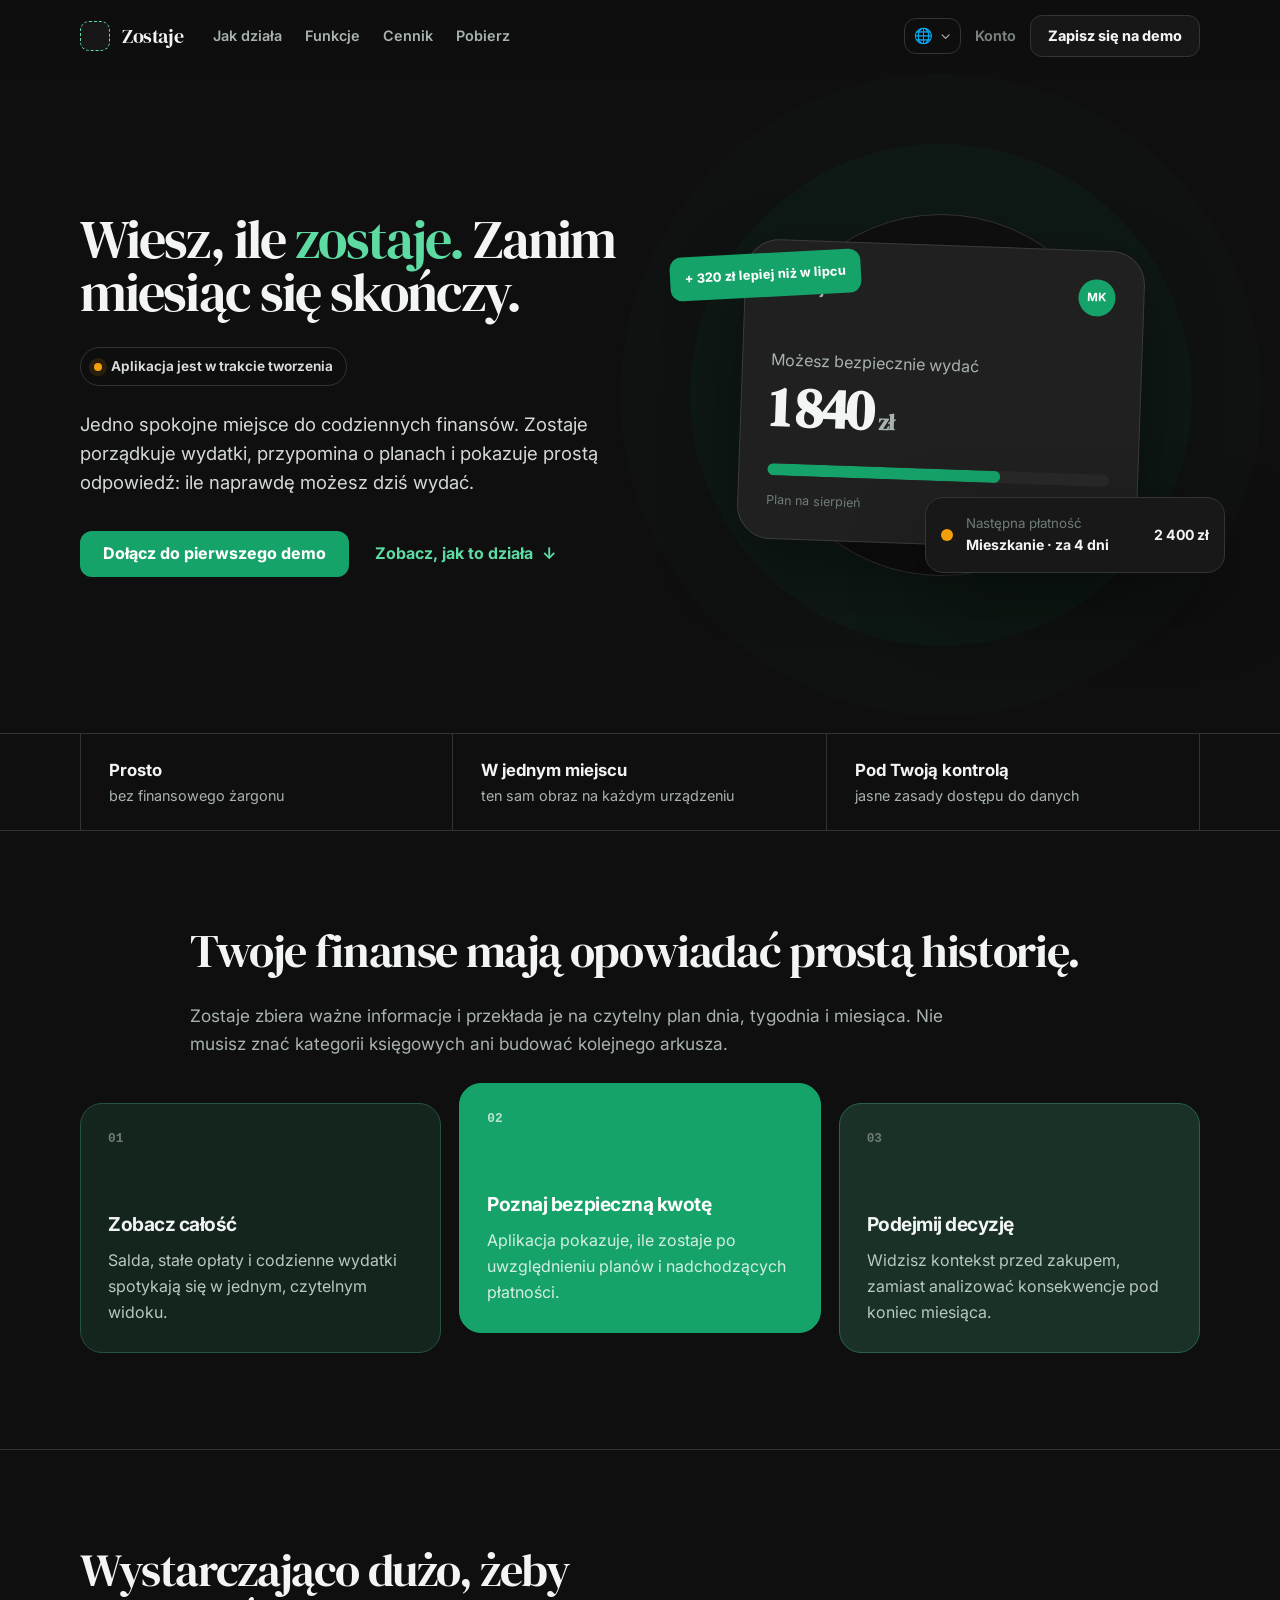
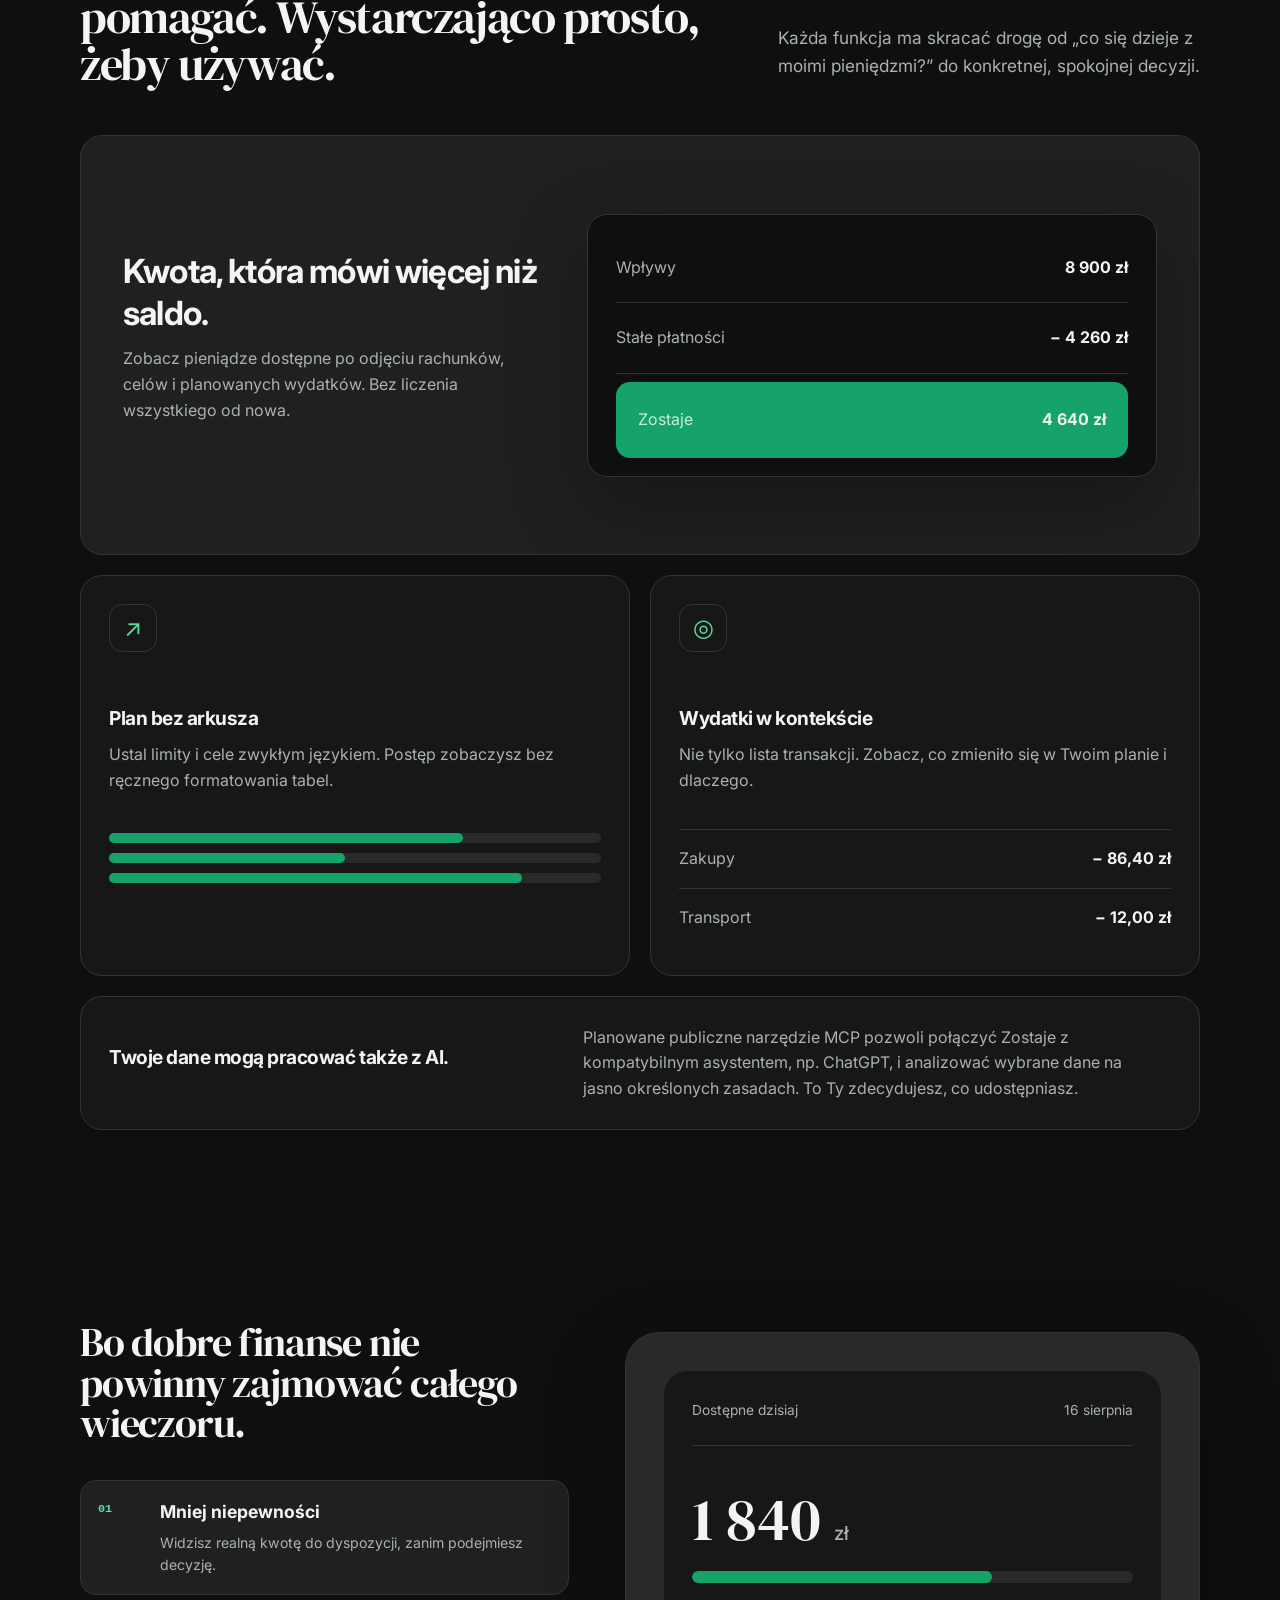
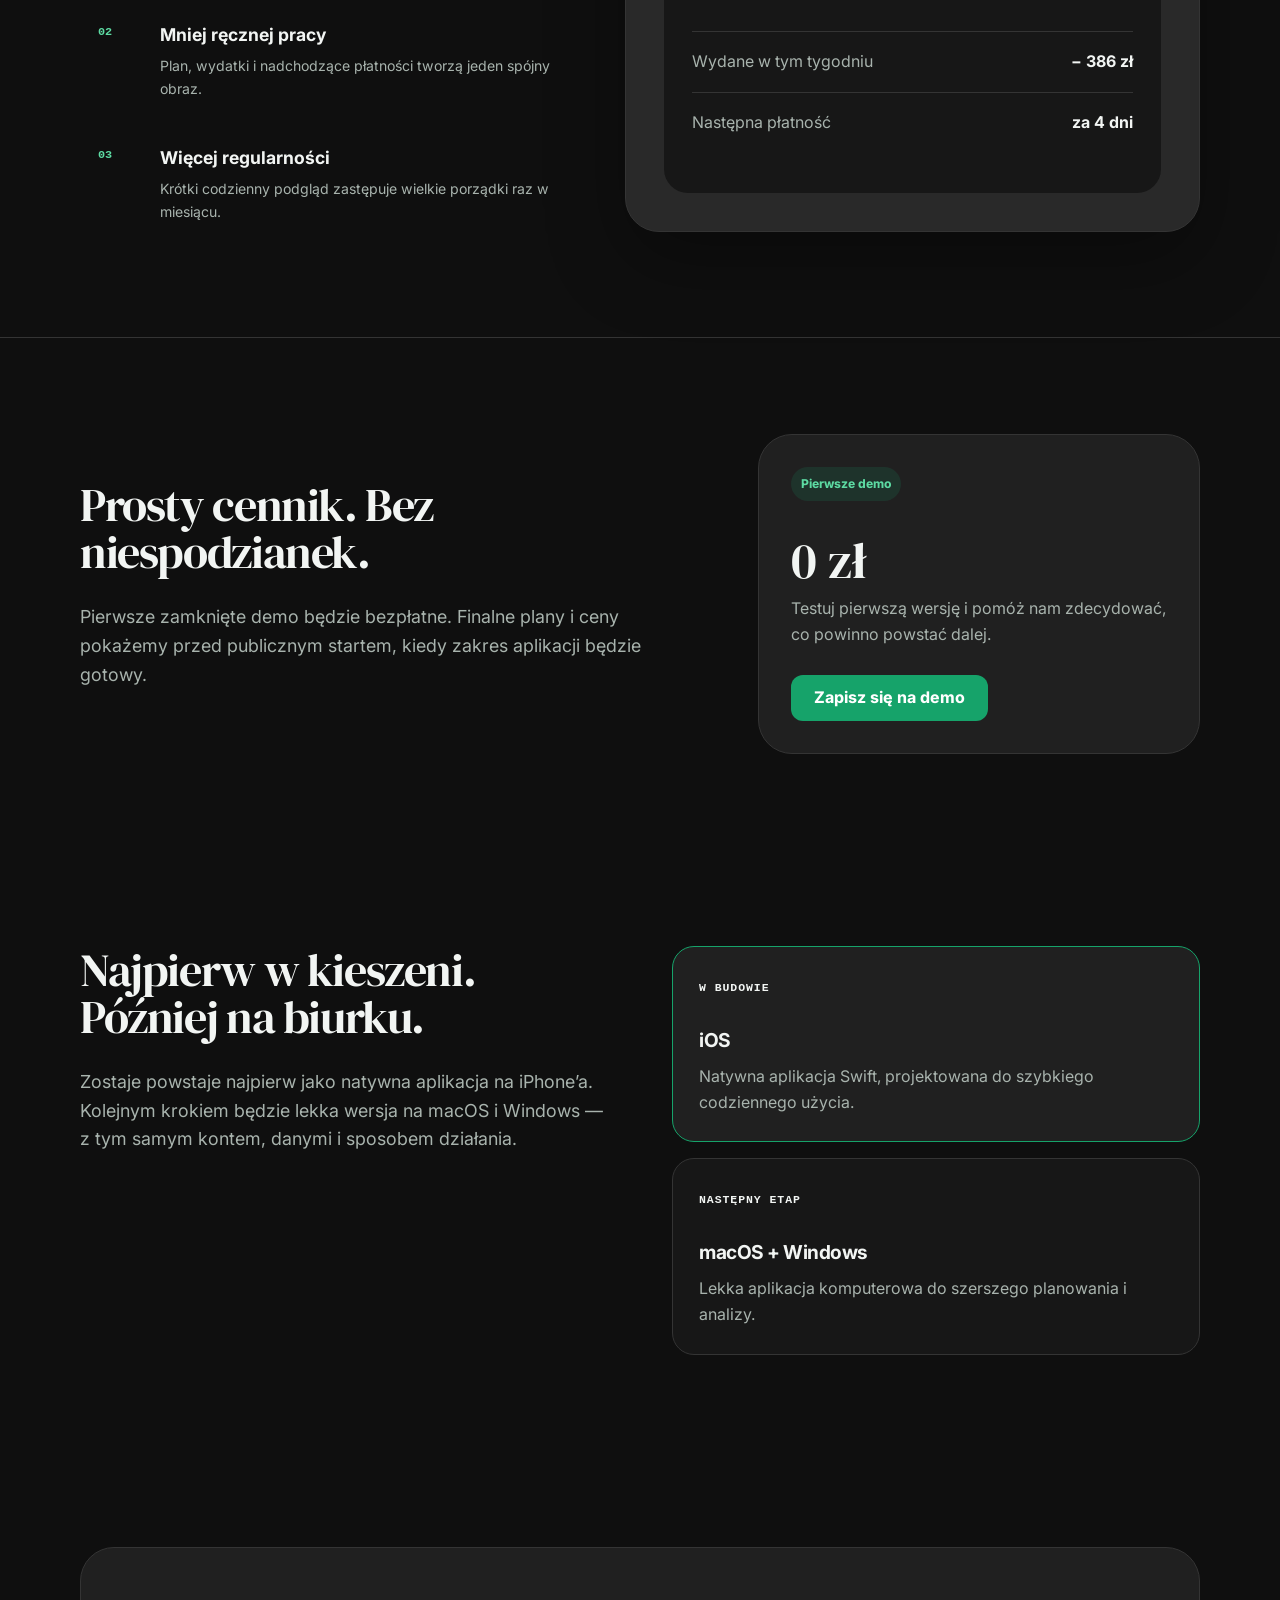
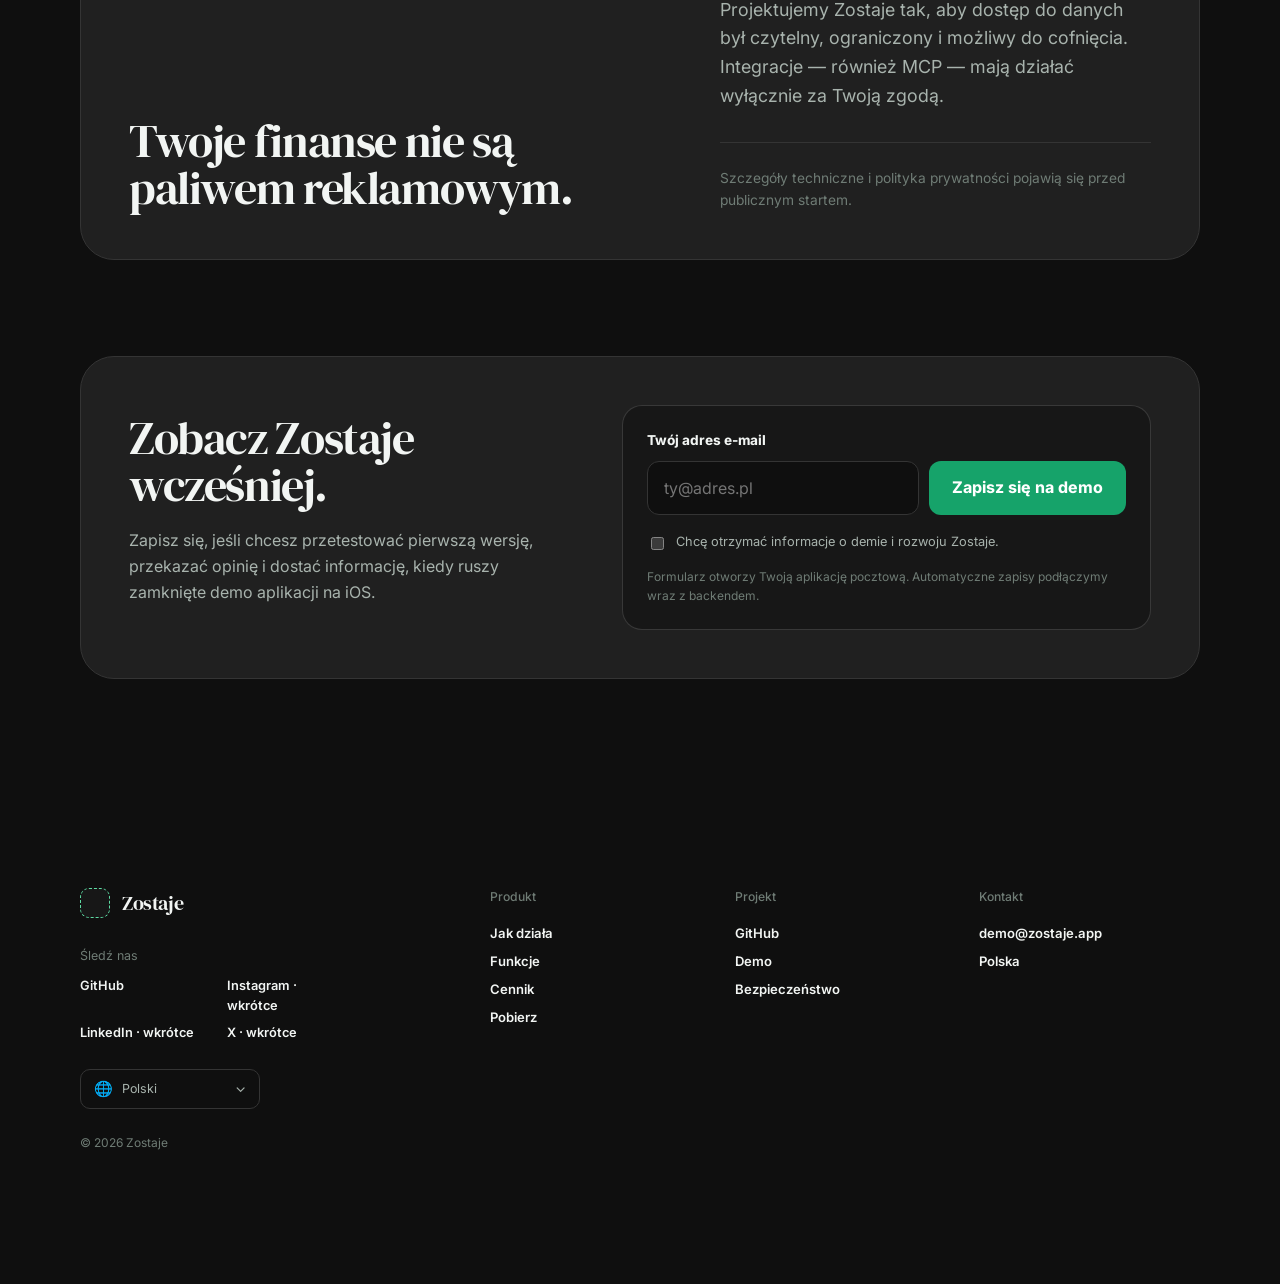
==== index.html @ f971abff "style: simplify language selectors" ====
<!doctype html>
<html lang="pl">
  <head>
    <meta charset="utf-8" />
    <meta name="viewport" content="width=device-width, initial-scale=1" />
    <meta
      name="description"
      content="Zostaje pomaga zrozumieć codzienne finanse i zobaczyć, ile naprawdę możesz wydać — bez arkuszy i finansowego żargonu."
    />
    <meta name="theme-color" content="#0f0f0f" />
    <title>Zostaje — finanse, które da się zrozumieć</title>
    <link rel="preconnect" href="https://fonts.googleapis.com" />
    <link rel="preconnect" href="https://fonts.gstatic.com" crossorigin />
    <link
      href="https://fonts.googleapis.com/css2?family=DM+Serif+Display&family=Inter:wght@400;500;600;700;800&display=swap"
      rel="stylesheet"
    />
    <link rel="stylesheet" href="styles.css" />
  </head>
  <body>
    <a class="skip-link" href="#main">Przejdź do treści</a>

    <header class="site-header">
      <div class="container nav-wrap">
        <a class="brand" href="#top" aria-label="Zostaje — strona główna">
          <span class="logo-placeholder" aria-hidden="true"></span>
          <span>Zostaje</span>
        </a>

        <nav class="main-nav" aria-label="Główna nawigacja">
          <a href="#jak-dziala">Jak działa</a>
          <a href="#funkcje">Funkcje</a>
          <a href="#cennik">Cennik</a>
          <a href="#pobierz">Pobierz</a>
        </nav>

        <div class="nav-right">
          <details class="language-menu">
            <summary aria-label="Zmień język">
              <span class="language-globe" aria-hidden="true">🌐</span>
              <span class="chevron" aria-hidden="true">⌄</span>
            </summary>
            <div class="language-dropdown">
              <button type="button" data-language="pl">Polski</button>
              <button type="button" data-language="en">English</button>
            </div>
          </details>
          <button
            class="account-link"
            type="button"
            disabled
            title="Konto będzie dostępne po uruchomieniu aplikacji"
          >
            Konto
          </button>
          <a class="button button-small button-outline" href="#demo"
            >Zapisz się na demo</a
          >
          <button
            class="menu-toggle"
            type="button"
            aria-controls="mobile-menu"
            aria-expanded="false"
            aria-label="Otwórz menu"
          >
            <span></span><span></span><span></span>
          </button>
        </div>
      </div>
    </header>

    <div class="mobile-menu" id="mobile-menu" hidden>
      <div class="mobile-menu-inner">
        <div class="mobile-menu-top">
          <a class="brand" href="#top" aria-label="Zostaje — strona główna">
            <span class="logo-placeholder" aria-hidden="true"></span
            ><span>Zostaje</span>
          </a>
          <div class="mobile-menu-tools">
            <button
              class="mobile-language-toggle"
              type="button"
              aria-label="Zmień język"
            >
              <span class="language-globe" aria-hidden="true">🌐</span>
            </button>
            <button class="menu-close" type="button" aria-label="Zamknij menu">
              <span></span><span></span>
            </button>
          </div>
        </div>
        <nav class="mobile-primary-nav" aria-label="Mobilna nawigacja">
          <a href="#jak-dziala">Jak działa</a>
          <a href="#funkcje">Funkcje</a>
          <a href="#cennik">Cennik</a>
          <a href="#pobierz">Pobierz</a>
          <a href="#demo">Zapisz się na demo</a>
        </nav>
        <div class="mobile-secondary-nav">
          <p>Dowiedz się więcej</p>
          <div>
            <a href="#bezpieczenstwo">Bezpieczeństwo</a>
            <a href="https://github.com/zostaje" rel="noreferrer">GitHub</a>
            <button type="button" disabled>Konto</button>
            <a href="mailto:demo@zostaje.app">Kontakt</a>
          </div>
        </div>
        <div class="mobile-language-panel" hidden>
          <p>Język strony</p>
          <button type="button" data-language="pl">Polski</button>
          <button type="button" data-language="en">English</button>
        </div>
      </div>
    </div>

    <main id="main">
      <section class="hero" id="top">
        <div class="container hero-grid">
          <div class="hero-copy">
            <h1>Wiesz, ile <em>zostaje.</em> Zanim miesiąc się skończy.</h1>
            <p class="status-pill">
              <span></span> Aplikacja jest w trakcie tworzenia
            </p>
            <p class="hero-lead">
              Jedno spokojne miejsce do codziennych finansów. Zostaje porządkuje
              wydatki, przypomina o planach i pokazuje prostą odpowiedź: ile
              naprawdę możesz dziś wydać.
            </p>
            <div class="hero-actions">
              <a class="button button-primary" href="#demo"
                >Dołącz do pierwszego demo</a
              >
              <a class="text-link" href="#jak-dziala"
                >Zobacz, jak to działa <span>↓</span></a
              >
            </div>
          </div>

          <div
            class="hero-visual"
            role="img"
            aria-label="Przykładowy widok aplikacji Zostaje"
          >
            <div class="balance-card">
              <div class="mockup-topline">
                <span>Dzisiaj</span>
                <span class="mockup-avatar">MK</span>
              </div>
              <p class="balance-label">Możesz bezpiecznie wydać</p>
              <p class="balance-value">1 840 <small>zł</small></p>
              <div class="balance-meter"><span></span></div>
              <div class="balance-caption">
                <span>Plan na sierpień</span>
                <strong>68% pod kontrolą</strong>
              </div>
            </div>
            <div class="floating-note">
              <span class="note-dot"></span>
              <div>
                <small>Następna płatność</small>
                <strong>Mieszkanie · za 4 dni</strong>
              </div>
              <b>2 400 zł</b>
            </div>
            <div class="floating-tag">+ 320 zł lepiej niż w lipcu</div>
          </div>
        </div>
      </section>

      <section class="trust-strip" aria-label="Najważniejsze cechy">
        <div class="container trust-grid">
          <p><strong>Prosto</strong><span>bez finansowego żargonu</span></p>
          <p>
            <strong>W jednym miejscu</strong
            ><span>ten sam obraz na każdym urządzeniu</span>
          </p>
          <p>
            <strong>Pod Twoją kontrolą</strong
            ><span>jasne zasady dostępu do danych</span>
          </p>
        </div>
      </section>

      <section class="section intro" id="jak-dziala">
        <div class="container narrow-heading">
          <h2>Twoje finanse mają opowiadać prostą historię.</h2>
          <p>
            Zostaje zbiera ważne informacje i przekłada je na czytelny plan
            dnia, tygodnia i miesiąca. Nie musisz znać kategorii księgowych ani
            budować kolejnego arkusza.
          </p>
        </div>

        <div class="container steps-grid">
          <article class="step-card">
            <span class="step-number">01</span>
            <h3>Zobacz całość</h3>
            <p>
              Salda, stałe opłaty i codzienne wydatki spotykają się w jednym,
              czytelnym widoku.
            </p>
          </article>
          <article class="step-card featured">
            <span class="step-number">02</span>
            <h3>Poznaj bezpieczną kwotę</h3>
            <p>
              Aplikacja pokazuje, ile zostaje po uwzględnieniu planów i
              nadchodzących płatności.
            </p>
          </article>
          <article class="step-card">
            <span class="step-number">03</span>
            <h3>Podejmij decyzję</h3>
            <p>
              Widzisz kontekst przed zakupem, zamiast analizować konsekwencje
              pod koniec miesiąca.
            </p>
          </article>
        </div>
      </section>

      <section class="section feature-section" id="funkcje">
        <div class="container section-heading-row">
          <div>
            <h2>
              Wystarczająco dużo, żeby pomagać. Wystarczająco prosto, żeby
              używać.
            </h2>
          </div>
          <p>
            Każda funkcja ma skracać drogę od „co się dzieje z moimi
            pieniędzmi?” do konkretnej, spokojnej decyzji.
          </p>
        </div>

        <div class="container feature-grid">
          <article class="feature-card feature-large">
            <div class="feature-copy">
              <h3>Kwota, która mówi więcej niż saldo.</h3>
              <p>
                Zobacz pieniądze dostępne po odjęciu rachunków, celów i
                planowanych wydatków. Bez liczenia wszystkiego od nowa.
              </p>
            </div>
            <div class="mini-panel">
              <div><span>Wpływy</span><strong>8 900 zł</strong></div>
              <div><span>Stałe płatności</span><strong>− 4 260 zł</strong></div>
              <div class="panel-total">
                <span>Zostaje</span><strong>4 640 zł</strong>
              </div>
            </div>
          </article>

          <article class="feature-card">
            <span class="feature-icon">↗</span>
            <h3>Plan bez arkusza</h3>
            <p>
              Ustal limity i cele zwykłym językiem. Postęp zobaczysz bez
              ręcznego formatowania tabel.
            </p>
            <div class="category-bars" aria-hidden="true">
              <span class="bar-72"></span>
              <span class="bar-48"></span>
              <span class="bar-84"></span>
            </div>
          </article>

          <article class="feature-card">
            <span class="feature-icon">◎</span>
            <h3>Wydatki w kontekście</h3>
            <p>
              Nie tylko lista transakcji. Zobacz, co zmieniło się w Twoim planie
              i dlaczego.
            </p>
            <ul class="transaction-list">
              <li><span>Zakupy</span><strong>− 86,40 zł</strong></li>
              <li><span>Transport</span><strong>− 12,00 zł</strong></li>
            </ul>
          </article>

          <article class="feature-card feature-wide">
            <div>
              <h3>Twoje dane mogą pracować także z AI.</h3>
            </div>
            <p>
              Planowane publiczne narzędzie MCP pozwoli połączyć Zostaje z
              kompatybilnym asystentem, np. ChatGPT, i analizować wybrane dane
              na jasno określonych zasadach. To Ty zdecydujesz, co udostępniasz.
            </p>
          </article>
        </div>
      </section>

      <section class="section why-section">
        <div class="container why-grid">
          <div class="why-content">
            <h2>Bo dobre finanse nie powinny zajmować całego wieczoru.</h2>
            <div class="benefit-list">
              <button
                class="benefit-item is-active"
                type="button"
                data-benefit="clarity"
                aria-pressed="true"
              >
                <span class="benefit-number">01</span>
                <span class="benefit-item-copy">
                  <span class="benefit-title">Mniej niepewności</span>
                  <span class="benefit-description">
                    Widzisz realną kwotę do dyspozycji, zanim podejmiesz
                    decyzję.
                  </span>
                </span>
              </button>
              <button
                class="benefit-item"
                type="button"
                data-benefit="automation"
                aria-pressed="false"
              >
                <span class="benefit-number">02</span>
                <span class="benefit-item-copy">
                  <span class="benefit-title">Mniej ręcznej pracy</span>
                  <span class="benefit-description">
                    Plan, wydatki i nadchodzące płatności tworzą jeden spójny
                    obraz.
                  </span>
                </span>
              </button>
              <button
                class="benefit-item"
                type="button"
                data-benefit="rhythm"
                aria-pressed="false"
              >
                <span class="benefit-number">03</span>
                <span class="benefit-item-copy">
                  <span class="benefit-title">Więcej regularności</span>
                  <span class="benefit-description">
                    Krótki codzienny podgląd zastępuje wielkie porządki raz w
                    miesiącu.
                  </span>
                </span>
              </button>
            </div>
          </div>

          <div
            class="benefit-visual"
            data-active-benefit="clarity"
            aria-live="polite"
          >
            <div class="benefit-scene scene-clarity" aria-hidden="false">
              <div class="scene-top">
                <span>Dostępne dzisiaj</span><span>16 sierpnia</span>
              </div>
              <p class="scene-amount">1 840 <small>zł</small></p>
              <div class="scene-progress"><span></span></div>
              <div class="scene-summary">
                <span>Wydane w tym tygodniu</span><strong>− 386 zł</strong>
              </div>
              <div class="scene-summary">
                <span>Następna płatność</span><strong>za 4 dni</strong>
              </div>
            </div>
            <div class="benefit-scene scene-automation" aria-hidden="true">
              <div class="scene-top">
                <span>Plan miesiąca</span><span>68%</span>
              </div>
              <div class="scene-budget">
                <span>Rachunki</span><i><b class="budget-82"></b></i
                ><strong>82%</strong>
              </div>
              <div class="scene-budget">
                <span>Codzienne</span><i><b class="budget-54"></b></i
                ><strong>54%</strong>
              </div>
              <div class="scene-budget">
                <span>Cel</span><i><b class="budget-36"></b></i
                ><strong>36%</strong>
              </div>
              <p class="scene-note">Plan zaktualizowany automatycznie</p>
            </div>
            <div class="benefit-scene scene-rhythm" aria-hidden="true">
              <div class="scene-top">
                <span>Twój rytm</span><span>7 dni</span>
              </div>
              <div class="rhythm-days" aria-hidden="true">
                <span>Pn</span><span>Wt</span><span>Śr</span><span>Cz</span
                ><span>Pt</span><span>So</span><span>Nd</span>
              </div>
              <div class="rhythm-checks" aria-hidden="true">
                <span>✓</span><span>✓</span><span>✓</span><span>✓</span
                ><span>✓</span><span>✓</span><span>✓</span>
              </div>
              <p class="rhythm-score">7/7</p>
              <p class="scene-note">Krótki przegląd ukończony każdego dnia</p>
            </div>
          </div>
        </div>
      </section>

      <section class="section pricing-section" id="cennik">
        <div class="container pricing-grid">
          <div>
            <h2>Prosty cennik. Bez niespodzianek.</h2>
            <p>
              Pierwsze zamknięte demo będzie bezpłatne. Finalne plany i ceny
              pokażemy przed publicznym startem, kiedy zakres aplikacji będzie
              gotowy.
            </p>
          </div>
          <article class="pricing-card">
            <span class="pricing-status">Pierwsze demo</span>
            <p class="pricing-value">0 zł</p>
            <p>
              Testuj pierwszą wersję i pomóż nam zdecydować, co powinno powstać
              dalej.
            </p>
            <a class="button button-primary" href="#demo">Zapisz się na demo</a>
          </article>
        </div>
      </section>

      <section class="section platforms-section" id="pobierz">
        <div class="container platforms-grid">
          <div>
            <h2>Najpierw w kieszeni. Później na biurku.</h2>
            <p class="platforms-lead">
              Zostaje powstaje najpierw jako natywna aplikacja na iPhone’a.
              Kolejnym krokiem będzie lekka wersja na macOS i Windows — z tym
              samym kontem, danymi i sposobem działania.
            </p>
          </div>
          <div class="platform-list">
            <article class="platform-active">
              <span class="platform-status">W budowie</span>
              <h3>iOS</h3>
              <p>
                Natywna aplikacja Swift, projektowana do szybkiego codziennego
                użycia.
              </p>
            </article>
            <article>
              <span class="platform-status">Następny etap</span>
              <h3>macOS + Windows</h3>
              <p>
                Lekka aplikacja komputerowa do szerszego planowania i analizy.
              </p>
            </article>
          </div>
        </div>
      </section>

      <section class="section security-section" id="bezpieczenstwo">
        <div class="container security-panel">
          <div>
            <h2>Twoje finanse nie są paliwem reklamowym.</h2>
          </div>
          <div class="security-copy">
            <p>
              Projektujemy Zostaje tak, aby dostęp do danych był czytelny,
              ograniczony i możliwy do cofnięcia. Integracje — również MCP —
              mają działać wyłącznie za Twoją zgodą.
            </p>
            <p class="security-note">
              Szczegóły techniczne i polityka prywatności pojawią się przed
              publicznym startem.
            </p>
          </div>
        </div>
      </section>

      <section class="section demo-section" id="demo">
        <div class="container demo-panel">
          <div class="demo-copy">
            <h2>Zobacz Zostaje wcześniej.</h2>
            <p>
              Zapisz się, jeśli chcesz przetestować pierwszą wersję, przekazać
              opinię i dostać informację, kiedy ruszy zamknięte demo aplikacji
              na iOS.
            </p>
          </div>
          <form
            class="demo-form"
            action="mailto:demo@zostaje.app"
            method="post"
            enctype="text/plain"
          >
            <label for="email">Twój adres e-mail</label>
            <div class="input-row">
              <input
                id="email"
                name="email"
                type="email"
                autocomplete="email"
                placeholder="ty@adres.pl"
                required
              />
              <button class="button button-primary" type="submit">
                Zapisz się na demo
              </button>
            </div>
            <label class="consent-row">
              <input type="checkbox" name="zgoda" value="tak" required />
              <span>Chcę otrzymać informacje o demie i rozwoju Zostaje.</span>
            </label>
            <p class="form-note">
              Formularz otworzy Twoją aplikację pocztową. Automatyczne zapisy
              podłączymy wraz z backendem.
            </p>
          </form>
        </div>
      </section>
    </main>

    <footer class="site-footer">
      <div class="container footer-grid">
        <div>
          <a
            class="brand footer-brand"
            href="#top"
            aria-label="Zostaje — wróć na górę"
          >
            <span class="logo-placeholder" aria-hidden="true"></span>
            <span>Zostaje</span>
          </a>
          <p class="footer-follow">Śledź nas</p>
          <nav
            class="footer-socials"
            aria-label="Media społecznościowe w stopce"
          >
            <a href="https://github.com/zostaje" rel="noreferrer">GitHub</a>
            <span>Instagram · wkrótce</span>
            <span>LinkedIn · wkrótce</span>
            <span>X · wkrótce</span>
          </nav>
          <details class="footer-language">
            <summary>
              <span class="language-globe" aria-hidden="true">🌐</span>
              <span class="footer-language-name">Polski</span>
              <span class="chevron" aria-hidden="true">⌄</span>
            </summary>
            <div>
              <button type="button" data-language="pl">Polski</button>
              <button type="button" data-language="en">English</button>
            </div>
          </details>
          <small>© 2026 Zostaje</small>
        </div>
        <div class="footer-links">
          <div>
            <strong>Produkt</strong><a href="#jak-dziala">Jak działa</a
            ><a href="#funkcje">Funkcje</a><a href="#cennik">Cennik</a
            ><a href="#pobierz">Pobierz</a>
          </div>
          <div>
            <strong>Projekt</strong
            ><a href="https://github.com/zostaje" rel="noreferrer">GitHub</a
            ><a href="#demo">Demo</a
            ><a href="#bezpieczenstwo">Bezpieczeństwo</a>
          </div>
          <div>
            <strong>Kontakt</strong
            ><a href="mailto:demo@zostaje.app">demo@zostaje.app</a
            ><span>Polska</span>
          </div>
        </div>
      </div>
    </footer>
    <script src="script.js"></script>
  </body>
</html>
---- styles.css ----
:root {
  color-scheme: dark;
  --bg: rgb(15 15 15);
  --surface: #171717;
  --surface-raised: #202020;
  --surface-soft: #292929;
  --line: #343434;
  --text: #f2f5f3;
  --text-secondary: #a8b3ad;
  --text-muted: #6f7c75;
  --green: #16a36a;
  --green-hover: #128257;
  --green-light: #5ddba3;
  --on-green: #ffffff;
  --warning: #f59e0b;
  --danger: #ff6b6b;
  --radius-sm: 12px;
  --radius-md: 22px;
  --radius-lg: 34px;
  --shadow: 0 28px 80px rgb(0 0 0 / 32%);
  --container: 1120px;
}

* {
  box-sizing: border-box;
}

::selection {
  background: var(--green);
  color: inherit;
}

html {
  scroll-behavior: smooth;
}

body {
  margin: 0;
  background: var(--bg);
  color: var(--text);
  font-family:
    "Inter",
    ui-sans-serif,
    -apple-system,
    BlinkMacSystemFont,
    "Segoe UI",
    sans-serif;
  font-size: 16px;
  line-height: 1.6;
  -webkit-font-smoothing: antialiased;
}

a {
  color: inherit;
  text-decoration: none;
}
button,
input {
  font: inherit;
}

h1,
h2,
.balance-value,
.pricing-value {
  font-family: "DM Serif Display", Georgia, serif;
  font-weight: 400;
}

.container {
  width: min(calc(100% - 32px), var(--container));
  margin-inline: auto;
}
.section {
  padding: 96px 0;
}

.skip-link {
  position: fixed;
  z-index: 100;
  top: 12px;
  left: 12px;
  padding: 10px 14px;
  border-radius: 8px;
  background: var(--text);
  color: var(--bg);
  transform: translateY(-150%);
}
.skip-link:focus {
  transform: translateY(0);
}

.site-header {
  position: sticky;
  z-index: 50;
  top: 0;
  border-bottom: 1px solid transparent;
  background: rgb(15 15 15 / 92%);
  backdrop-filter: blur(18px);
  transition: border-color 180ms ease;
}
.site-header.is-scrolled {
  border-bottom-color: rgb(42 55 49 / 82%);
}

.nav-wrap {
  width: min(calc(100% - 32px), var(--container));
  min-height: 72px;
  display: flex;
  align-items: center;
  gap: 20px;
  transition: min-height 180ms ease;
}
.site-header.is-scrolled .nav-wrap {
  min-height: 62px;
}
.brand {
  display: inline-flex;
  align-items: center;
  gap: 12px;
  font-weight: 760;
  font-size: 1.26rem;
  letter-spacing: -0.02em;
}
.brand > span:last-child {
  font-family: "DM Serif Display", Georgia, serif;
  font-weight: 400;
}
.logo-placeholder {
  width: 30px;
  height: 30px;
  display: inline-block;
  border: 1.5px dashed var(--green-light);
  border-radius: 9px;
  background: var(--surface);
}
.nav-right {
  display: flex;
  align-items: center;
}
.nav-right {
  gap: 6px;
  margin-left: auto;
}
.main-nav {
  display: flex;
  align-items: center;
  gap: 3px;
  color: var(--text-secondary);
  font-size: 0.9rem;
  font-weight: 600;
}
.main-nav a {
  padding: 7px 10px;
  border-radius: 10px;
  transition:
    background-color 150ms ease,
    color 150ms ease;
}
.main-nav a:hover,
.main-nav a:focus-visible {
  background: #292929;
  color: var(--text);
}
.language-menu {
  position: relative;
}
.language-menu summary {
  min-height: 36px;
  display: flex;
  align-items: center;
  gap: 7px;
  padding: 0 9px;
  border: 1px solid var(--line);
  border-radius: var(--radius-sm);
  color: var(--text-secondary);
  cursor: pointer;
  list-style: none;
}
.language-menu summary::-webkit-details-marker {
  display: none;
}
.language-menu[open] summary,
.language-menu summary:hover {
  border-color: var(--green);
  color: var(--text);
}
.language-globe {
  font-size: 0.94rem;
  line-height: 1;
}
.chevron {
  font-size: 0.9rem;
  transform: translateY(-2px);
  transition: transform 150ms ease;
}
.language-menu[open] .chevron,
.footer-language[open] .chevron {
  transform: translateY(1px) rotate(180deg);
}
.language-dropdown {
  position: absolute;
  top: calc(100% + 9px);
  right: 0;
  width: 118px;
  padding: 5px;
  border: 1px solid var(--line);
  border-radius: 14px;
  background: var(--surface-raised);
  box-shadow: var(--shadow);
}
.language-dropdown button {
  width: 100%;
  display: flex;
  justify-content: flex-start;
  padding: 7px 8px;
  border: 0;
  border-radius: 9px;
  background: transparent;
  color: var(--text);
  font-size: 0.78rem;
  cursor: pointer;
}
.language-dropdown button:hover {
  background: var(--surface-soft);
}
.account-link {
  padding: 7px 8px;
  border: 0;
  background: transparent;
  color: var(--text-secondary);
  font-size: 0.9rem;
  font-weight: 650;
}
.account-link:disabled {
  cursor: not-allowed;
  opacity: 0.7;
}
.menu-toggle {
  width: 43px;
  height: 43px;
  display: none;
  place-content: center;
  gap: 5px;
  padding: 0;
  border: 1px solid var(--line);
  border-radius: 11px;
  background: var(--surface);
}
.menu-toggle span {
  width: 19px;
  height: 1.5px;
  display: block;
  background: var(--text);
}
.button {
  min-height: 46px;
  display: inline-flex;
  align-items: center;
  justify-content: center;
  padding: 0 22px;
  border: 1px solid transparent;
  border-radius: var(--radius-sm);
  font-weight: 750;
  cursor: pointer;
  transition:
    background-color 160ms ease,
    border-color 160ms ease,
    transform 160ms ease;
}
.button:hover {
  transform: translateY(-2px);
}
.button:focus-visible,
a:focus-visible,
input:focus-visible {
  outline: 3px solid var(--green-light);
  outline-offset: 3px;
}
.button-small {
  min-height: 42px;
  padding-inline: 17px;
  font-size: 0.9rem;
}
.button-primary {
  background: var(--green);
  color: var(--on-green);
}
.button-primary:hover {
  background: var(--green-hover);
}
.button-outline {
  border-color: var(--line);
  background: var(--surface);
}
.button-outline:hover {
  border-color: var(--green);
}
.text-link {
  display: inline-flex;
  gap: 9px;
  align-items: center;
  color: var(--green-light);
  font-weight: 700;
}
.text-link span {
  transition: transform 160ms ease;
}
.text-link:hover span {
  transform: translateY(3px);
}

.hero {
  position: relative;
  overflow: hidden;
  padding: 72px 0 88px;
  background: var(--bg);
}
.hero::before {
  content: none;
}
.hero-grid {
  position: relative;
  display: grid;
  grid-template-columns: 1.03fr 0.97fr;
  align-items: center;
  gap: 52px;
}
.hero-copy {
  max-width: 580px;
}
.status-pill {
  width: fit-content;
  display: flex;
  align-items: center;
  gap: 9px;
  margin: 0 0 24px;
  padding: 8px 13px;
  border: 1px solid var(--line);
  border-radius: 999px;
  background: rgb(15 15 15 / 78%);
  color: #d8deda;
  font-size: 0.85rem;
  font-weight: 650;
}
.status-pill span {
  width: 8px;
  height: 8px;
  border-radius: 50%;
  background: var(--warning);
  box-shadow: 0 0 0 5px rgb(245 158 11 / 12%);
}
h1,
h2,
h3,
p {
  margin-top: 0;
}
h1 {
  margin-bottom: 28px;
  font-size: clamp(2.6rem, 4.2vw, 4rem);
  line-height: 0.98;
  letter-spacing: -0.035em;
}
h1 em {
  color: var(--green-light);
  font-style: normal;
}
.hero-lead {
  max-width: 570px;
  margin-bottom: 34px;
  color: #d4d9d6;
  font-size: clamp(1rem, 1.45vw, 1.16rem);
  line-height: 1.55;
}
.hero-actions {
  display: flex;
  align-items: center;
  gap: 26px;
  flex-wrap: wrap;
}
.hero-visual {
  position: relative;
  min-height: 500px;
  display: flex;
  align-items: center;
  justify-content: center;
}
.hero-visual::before {
  content: "";
  position: absolute;
  width: 360px;
  height: 360px;
  border: 1px solid var(--line);
  border-radius: 50%;
  box-shadow:
    0 0 0 70px rgb(22 163 106 / 4%),
    0 0 0 140px rgb(22 163 106 / 2%);
}
.balance-card {
  position: relative;
  z-index: 2;
  width: min(100%, 400px);
  padding: 28px;
  border: 1px solid #3b3b3b;
  border-radius: var(--radius-lg);
  background: var(--surface-raised);
  box-shadow: var(--shadow);
  transform: rotate(2deg);
}
.mockup-topline,
.balance-caption {
  display: flex;
  align-items: center;
  justify-content: space-between;
}
.mockup-topline {
  color: var(--text-secondary);
  font-weight: 700;
}
.mockup-avatar {
  width: 37px;
  height: 37px;
  display: grid;
  place-items: center;
  border-radius: 50%;
  background: var(--green);
  color: white;
  font-size: 0.72rem;
}
.balance-label {
  margin: 42px 0 6px;
  color: var(--text-secondary);
}
.balance-value {
  margin-bottom: 28px;
  font-size: clamp(2.8rem, 4.4vw, 4rem);
  line-height: 1;
  letter-spacing: -0.06em;
  font-weight: 780;
}
.balance-value small {
  font-size: 1.4rem;
  color: var(--text-secondary);
  letter-spacing: 0;
}
.balance-meter {
  height: 12px;
  overflow: hidden;
  border-radius: 99px;
  background: var(--surface-soft);
}
.balance-meter span {
  display: block;
  width: 68%;
  height: 100%;
  border-radius: inherit;
  background: var(--green);
}
.balance-caption {
  margin-top: 15px;
  color: var(--text-muted);
  font-size: 0.78rem;
}
.balance-caption strong {
  color: var(--green-light);
}
.floating-note {
  position: absolute;
  z-index: 4;
  right: -25px;
  bottom: 72px;
  width: 300px;
  display: grid;
  grid-template-columns: auto 1fr auto;
  align-items: center;
  gap: 13px;
  padding: 15px;
  border: 1px solid var(--line);
  border-radius: 18px;
  background: #181818;
  box-shadow: var(--shadow);
}
.note-dot {
  width: 12px;
  height: 12px;
  border-radius: 50%;
  background: var(--warning);
}
.floating-note small,
.floating-note strong {
  display: block;
}
.floating-note small {
  color: var(--text-muted);
}
.floating-note strong {
  font-size: 0.88rem;
}
.floating-note b {
  font-size: 0.88rem;
  white-space: nowrap;
}
.floating-tag {
  position: absolute;
  z-index: 4;
  top: 108px;
  left: -12px;
  padding: 12px 15px;
  border-radius: 12px;
  background: var(--green);
  color: white;
  font-size: 0.8rem;
  font-weight: 740;
  transform: rotate(-3deg);
}

.trust-strip {
  border-block: 1px solid var(--line);
  background: var(--bg);
}
.trust-grid {
  display: grid;
  grid-template-columns: repeat(3, 1fr);
}
.trust-grid p {
  min-height: 96px;
  display: flex;
  flex-direction: column;
  justify-content: center;
  margin: 0;
  padding: 18px 28px;
  border-right: 1px solid var(--line);
}
.trust-grid p:first-child {
  border-left: 1px solid var(--line);
}
.trust-grid strong {
  font-size: 1.05rem;
}
.trust-grid span {
  color: var(--text-secondary);
  font-size: 0.9rem;
}

h2 {
  margin-bottom: 28px;
  font-size: clamp(2.2rem, 3.6vw, 3.2rem);
  line-height: 1.02;
  letter-spacing: -0.03em;
}
h3 {
  margin-bottom: 12px;
  font-size: 1.2rem;
  line-height: 1.25;
  letter-spacing: -0.025em;
}
.narrow-heading {
  max-width: 900px;
  margin-bottom: 46px;
}
.narrow-heading > p:last-child {
  max-width: 760px;
  color: var(--text-secondary);
  font-size: 1.08rem;
}
.steps-grid {
  display: grid;
  grid-template-columns: repeat(3, 1fr);
  gap: 18px;
}
.step-card {
  min-height: 250px;
  display: flex;
  flex-direction: column;
  justify-content: flex-end;
  padding: 27px;
  border: 1px solid #24533e;
  border-radius: var(--radius-md);
  background: #14251e;
}
.step-card.featured {
  border-color: var(--green);
  background: var(--green);
  color: white;
  transform: translateY(-20px);
}
.step-card:nth-child(3) {
  border-color: #2a6249;
  background: #193127;
}
.step-number {
  margin-bottom: auto;
  color: var(--text-muted);
  font:
    700 0.8rem ui-monospace,
    monospace;
}
.featured .step-number {
  color: rgb(255 255 255 / 70%);
}
.step-card p {
  margin-bottom: 0;
  color: #b9c8c0;
}
.featured p {
  color: rgb(255 255 255 / 82%);
}

.feature-section {
  border-top: 1px solid var(--line);
  background: var(--bg);
}
.section-heading-row {
  display: grid;
  grid-template-columns: 1.2fr 0.8fr;
  align-items: end;
  gap: 64px;
  margin-bottom: 48px;
}
.section-heading-row h2 {
  max-width: 760px;
  margin-bottom: 0;
}
.section-heading-row > p {
  margin-bottom: 8px;
  color: var(--text-secondary);
  font-size: 1.08rem;
}
.feature-grid {
  display: grid;
  grid-template-columns: repeat(2, 1fr);
  gap: 20px;
}
.feature-card {
  min-height: 320px;
  overflow: hidden;
  padding: 28px;
  border: 1px solid var(--line);
  border-radius: var(--radius-md);
  background: var(--surface);
}
.feature-card p {
  max-width: 560px;
  color: var(--text-secondary);
}
.feature-large {
  grid-column: 1 / -1;
  min-height: 420px;
  display: grid;
  grid-template-columns: 0.85fr 1.15fr;
  align-items: center;
  gap: 42px;
  padding: 42px;
  background: var(--surface-raised);
}
.feature-large h3 {
  max-width: 500px;
  font-size: clamp(1.7rem, 2.6vw, 2.5rem);
}
.mini-panel {
  padding: 18px 28px;
  border: 1px solid var(--line);
  border-radius: 20px;
  background: var(--bg);
  box-shadow: var(--shadow);
}
.mini-panel div {
  display: flex;
  justify-content: space-between;
  gap: 20px;
  padding: 22px 0;
  border-bottom: 1px solid var(--line);
}
.mini-panel div:last-child {
  border: 0;
}
.mini-panel span {
  color: var(--text-secondary);
}
.mini-panel .panel-total {
  margin-top: 8px;
  padding: 25px 22px;
  border-radius: 14px;
  background: var(--green);
}
.mini-panel .panel-total span {
  color: rgb(255 255 255 / 78%);
}
.feature-icon {
  width: 48px;
  height: 48px;
  display: grid;
  place-items: center;
  margin-bottom: 54px;
  border: 1px solid var(--line);
  border-radius: 13px;
  color: var(--green-light);
  font-size: 1.5rem;
}
.category-bars {
  display: grid;
  gap: 10px;
  margin-top: 40px;
}
.category-bars span {
  height: 10px;
  border-radius: 99px;
  background: var(--surface-soft);
}
.category-bars span::before {
  content: "";
  display: block;
  width: var(--value);
  height: 100%;
  border-radius: inherit;
  background: var(--green);
}
.category-bars .bar-72 {
  --value: 72%;
}
.category-bars .bar-48 {
  --value: 48%;
}
.category-bars .bar-84 {
  --value: 84%;
}
.transaction-list {
  margin: 36px 0 0;
  padding: 0;
  list-style: none;
}
.transaction-list li {
  display: flex;
  justify-content: space-between;
  padding: 16px 0;
  border-top: 1px solid var(--line);
}
.transaction-list span {
  color: var(--text-secondary);
}
.feature-wide {
  grid-column: 1 / -1;
  min-height: auto;
  display: grid;
  grid-template-columns: 0.85fr 1.15fr;
  gap: 40px;
  align-items: center;
  border-color: var(--line);
}
.feature-wide p {
  margin-bottom: 0;
}

.why-grid {
  display: grid;
  grid-template-columns: 0.92fr 1.08fr;
  align-items: center;
  gap: 56px;
}
.why-content h2 {
  max-width: 620px;
  margin-bottom: 36px;
  font-size: clamp(2rem, 3.1vw, 2.85rem);
}
.benefit-list {
  display: grid;
  gap: 8px;
}
.benefit-item {
  width: 100%;
  display: grid;
  grid-template-columns: 44px 1fr;
  gap: 18px;
  padding: 17px;
  border: 1px solid transparent;
  border-radius: 16px;
  background: transparent;
  color: var(--text);
  text-align: left;
  cursor: pointer;
  transition:
    background-color 160ms ease,
    border-color 160ms ease;
}
.benefit-item:hover,
.benefit-item:focus-visible,
.benefit-item.is-active {
  border-color: var(--line);
  background: var(--surface-raised);
}
.benefit-number {
  padding-top: 4px;
  color: var(--green-light);
  font:
    700 0.74rem ui-monospace,
    monospace;
}
.benefit-item-copy,
.benefit-title,
.benefit-description {
  display: block;
}
.benefit-title {
  margin-bottom: 6px;
  font-size: 1.1rem;
  font-weight: 700;
}
.benefit-description {
  color: var(--text-secondary);
  font-size: 0.88rem;
}
.benefit-visual {
  position: relative;
  min-height: 500px;
  overflow: hidden;
  border: 1px solid var(--line);
  border-radius: var(--radius-lg);
  background: var(--surface-soft);
  box-shadow: var(--shadow);
}
.benefit-scene {
  position: absolute;
  inset: 38px;
  padding: 28px;
  border-radius: 24px;
  background: var(--surface);
  opacity: 0;
  transform: translateY(12px);
  pointer-events: none;
  transition:
    opacity 190ms ease,
    transform 190ms ease;
}
.benefit-visual[data-active-benefit="clarity"] .scene-clarity,
.benefit-visual[data-active-benefit="automation"] .scene-automation,
.benefit-visual[data-active-benefit="rhythm"] .scene-rhythm {
  opacity: 1;
  transform: translateY(0);
}
.scene-top,
.scene-summary,
.scene-budget {
  display: flex;
  align-items: center;
  justify-content: space-between;
  gap: 18px;
}
.scene-top {
  padding-bottom: 24px;
  border-bottom: 1px solid var(--line);
  color: var(--text-secondary);
  font-size: 0.86rem;
}
.scene-amount {
  margin: 42px 0 22px;
  font-family: "DM Serif Display", Georgia, serif;
  font-size: clamp(3rem, 4.8vw, 4rem);
  line-height: 1;
}
.scene-amount small {
  color: var(--text-secondary);
  font:
    500 1.2rem "Inter",
    sans-serif;
}
.scene-progress {
  height: 12px;
  margin-bottom: 48px;
  overflow: hidden;
  border-radius: 99px;
  background: var(--surface-soft);
}
.scene-progress span {
  width: 68%;
  height: 100%;
  display: block;
  border-radius: inherit;
  background: var(--green);
}
.scene-summary {
  padding: 17px 0;
  border-top: 1px solid var(--line);
}
.scene-summary span,
.scene-budget span {
  color: var(--text-secondary);
}
.scene-budget {
  display: grid;
  grid-template-columns: 110px 1fr 45px;
  margin-top: 38px;
}
.scene-budget i {
  height: 9px;
  overflow: hidden;
  border-radius: 99px;
  background: var(--surface-soft);
}
.scene-budget b {
  height: 100%;
  display: block;
  border-radius: inherit;
  background: var(--green);
}
.budget-82 {
  width: 82%;
}
.budget-54 {
  width: 54%;
}
.budget-36 {
  width: 36%;
}
.scene-note {
  margin: 55px 0 0;
  padding: 18px;
  border-radius: 12px;
  background: rgb(22 163 106 / 14%);
  color: var(--green-light);
  text-align: center;
  font-size: 0.88rem;
}
.rhythm-days,
.rhythm-checks {
  display: grid;
  grid-template-columns: repeat(7, 1fr);
  gap: 8px;
  margin-top: 46px;
  color: var(--text-muted);
  text-align: center;
  font-size: 0.75rem;
}
.rhythm-checks {
  margin-top: 12px;
}
.rhythm-checks span {
  aspect-ratio: 1;
  display: grid;
  place-items: center;
  border-radius: 50%;
  background: var(--green);
  color: white;
}
.rhythm-score {
  margin: 42px 0 0;
  font-family: "DM Serif Display", Georgia, serif;
  font-size: 3.5rem;
  line-height: 1;
  text-align: center;
}

.pricing-section {
  border-top: 1px solid var(--line);
}
.pricing-grid {
  display: grid;
  grid-template-columns: 1fr 0.72fr;
  align-items: center;
  gap: 64px;
}
.pricing-grid > div > p {
  max-width: 650px;
  color: var(--text-secondary);
  font-size: 1.12rem;
}
.pricing-card {
  padding: 32px;
  border: 1px solid var(--line);
  border-radius: var(--radius-lg);
  background: var(--surface-raised);
}
.pricing-status {
  display: inline-block;
  padding: 7px 10px;
  border-radius: 999px;
  background: rgb(22 163 106 / 15%);
  color: var(--green-light);
  font-size: 0.76rem;
  font-weight: 750;
}
.pricing-value {
  margin: 34px 0 10px;
  font-size: 3.2rem;
  line-height: 1;
}
.pricing-card > p:not(.pricing-value) {
  margin-bottom: 28px;
  color: var(--text-secondary);
}
.platforms-section {
  background: var(--bg);
  color: var(--text);
}
.platforms-grid {
  display: grid;
  grid-template-columns: 1fr 1fr;
  gap: 64px;
}
.platforms-lead {
  max-width: 600px;
  color: var(--text-secondary);
  font-size: 1.12rem;
}
.platform-list {
  display: grid;
  gap: 16px;
}
.platform-list article {
  min-height: 190px;
  padding: 26px;
  border: 1px solid var(--line);
  border-radius: var(--radius-md);
  background: var(--surface);
}
.platform-list article.platform-active {
  border-color: var(--green);
  background: var(--surface-raised);
  color: var(--text);
}
.platform-list p {
  margin-bottom: 0;
  color: var(--text-secondary);
}
.platform-active p {
  color: var(--text-secondary);
}
.platform-status {
  display: inline-block;
  margin-bottom: 34px;
  font:
    750 0.72rem ui-monospace,
    monospace;
  letter-spacing: 0.08em;
  text-transform: uppercase;
}

.security-panel {
  display: grid;
  grid-template-columns: 1.1fr 0.9fr;
  gap: 64px;
  align-items: end;
  padding: 48px;
  border: 1px solid var(--line);
  border-radius: var(--radius-lg);
  background: var(--surface-raised);
}
.security-panel h2 {
  margin-bottom: 0;
}
.security-copy {
  color: var(--text-secondary);
  font-size: 1.12rem;
}
.security-note {
  margin: 32px 0 0;
  padding-top: 24px;
  border-top: 1px solid var(--line);
  color: var(--text-muted);
  font-size: 0.86rem;
}

.demo-section {
  padding-top: 0;
}
.demo-panel {
  display: grid;
  grid-template-columns: 0.9fr 1.1fr;
  gap: 60px;
  align-items: center;
  padding: 48px;
  border-radius: var(--radius-lg);
  border: 1px solid var(--line);
  background: var(--surface-raised);
  color: var(--text);
}
.demo-copy h2 {
  margin-bottom: 20px;
}
.demo-copy p:last-child {
  color: var(--text-secondary);
}
.demo-form {
  padding: 24px;
  border-radius: 20px;
  border: 1px solid rgb(255 255 255 / 14%);
  background: var(--surface);
  color: var(--text);
}
.demo-form > label:first-child {
  display: block;
  margin-bottom: 9px;
  font-size: 0.85rem;
  font-weight: 740;
}
.input-row {
  display: flex;
  gap: 10px;
}
.input-row input {
  min-width: 0;
  flex: 1;
  height: 54px;
  padding: 0 16px;
  border: 1px solid var(--line);
  border-radius: var(--radius-sm);
  background: var(--bg);
  color: var(--text);
}
.consent-row {
  display: flex;
  align-items: flex-start;
  gap: 9px;
  margin-top: 17px;
  color: var(--text-secondary);
  font-size: 0.8rem;
}
.consent-row input {
  margin-top: 5px;
  accent-color: var(--green);
}
.form-note {
  margin: 14px 0 0;
  color: var(--text-muted);
  font-size: 0.75rem;
}

.site-footer {
  padding: 112px 0 132px;
}
.footer-grid {
  display: grid;
  grid-template-columns: 270px 1fr;
  gap: 140px;
}
.footer-brand {
  margin-bottom: 26px;
}
.footer-follow {
  margin-bottom: 10px;
  color: var(--text-muted);
  font-size: 0.78rem;
}
.footer-grid small {
  display: block;
  margin-top: 24px;
  color: var(--text-muted);
  font-size: 0.75rem;
}
.footer-socials {
  max-width: 270px;
  display: grid;
  grid-template-columns: repeat(2, 1fr);
  gap: 6px 24px;
  margin: 0 0 26px;
  color: var(--text);
  font-size: 0.8rem;
  font-weight: 600;
}
.footer-socials a:hover {
  color: var(--green-light);
}
.footer-language {
  position: relative;
  width: min(100%, 180px);
}
.footer-language summary {
  min-height: 40px;
  display: grid;
  grid-template-columns: auto 1fr auto;
  align-items: center;
  gap: 9px;
  padding: 0 13px;
  border: 1px solid var(--line);
  border-radius: 10px;
  color: var(--text-secondary);
  font-size: 0.78rem;
  cursor: pointer;
  list-style: none;
}
.footer-language summary::-webkit-details-marker {
  display: none;
}
.footer-language > div {
  position: absolute;
  z-index: 4;
  right: 0;
  bottom: calc(100% + 8px);
  left: 0;
  padding: 7px;
  border: 1px solid var(--line);
  border-radius: 10px;
  background: var(--surface-raised);
  box-shadow: var(--shadow);
}
.footer-language button {
  width: 100%;
  display: flex;
  justify-content: flex-start;
  padding: 9px 10px;
  border: 0;
  border-radius: 7px;
  background: transparent;
  color: var(--text);
  font-size: 0.78rem;
  cursor: pointer;
}
.footer-language button:hover {
  background: #292929;
}
.footer-links {
  display: grid;
  grid-template-columns: repeat(3, 1fr);
  gap: 24px;
}
.footer-links div {
  display: flex;
  flex-direction: column;
  gap: 7px;
}
.footer-links strong {
  margin-bottom: 9px;
  color: var(--text-muted);
  font-size: 0.76rem;
  font-weight: 500;
}
.footer-links a,
.footer-links span {
  color: var(--text);
  font-size: 0.82rem;
  font-weight: 600;
}
.footer-links a:hover {
  color: var(--green-light);
}

.mobile-menu {
  position: fixed;
  z-index: 100;
  inset: 0;
  overflow-y: auto;
  background: var(--bg);
  opacity: 0;
  transform: translateY(-12px);
  transition:
    opacity 180ms ease,
    transform 180ms ease;
}
.mobile-menu.is-open {
  opacity: 1;
  transform: translateY(0);
}
.mobile-menu-inner {
  width: min(100%, 680px);
  min-height: 100%;
  margin-inline: auto;
  padding: 24px 28px 60px;
}
.mobile-menu-top {
  display: flex;
  align-items: center;
  justify-content: space-between;
  padding-bottom: 54px;
}
.mobile-menu-tools {
  display: flex;
  align-items: center;
  gap: 18px;
}
.mobile-language-toggle,
.menu-close {
  width: 42px;
  height: 42px;
  display: grid;
  place-items: center;
  padding: 0;
  border: 0;
  background: transparent;
  color: var(--text-secondary);
}
.mobile-language-toggle .language-globe {
  font-size: 1.6rem;
}
.menu-close {
  position: relative;
}
.menu-close span {
  position: absolute;
  width: 31px;
  height: 2px;
  background: currentcolor;
  transform: rotate(45deg);
}
.menu-close span:last-child {
  transform: rotate(-45deg);
}
.mobile-primary-nav {
  display: flex;
  flex-direction: column;
  gap: 21px;
  padding-bottom: 42px;
  border-bottom: 1px solid var(--line);
}
.mobile-primary-nav a {
  width: fit-content;
  font-size: clamp(1.85rem, 8vw, 2.5rem);
  font-weight: 650;
  line-height: 1.15;
}
.mobile-primary-nav a:last-child {
  color: var(--green-light);
}
.mobile-secondary-nav {
  padding-top: 42px;
}
.mobile-secondary-nav > p,
.mobile-language-panel > p {
  color: var(--text-muted);
  font-size: 1.1rem;
}
.mobile-secondary-nav > div {
  display: grid;
  grid-template-columns: 1fr 1fr;
  gap: 12px 24px;
}
.mobile-secondary-nav a,
.mobile-secondary-nav button,
.mobile-language-panel button {
  width: fit-content;
  padding: 0;
  border: 0;
  background: transparent;
  color: var(--text);
  font-size: 1.1rem;
  text-align: left;
}
.mobile-secondary-nav button:disabled {
  color: var(--text-muted);
}
.mobile-language-panel {
  margin-top: 36px;
  padding: 26px;
  border: 1px solid var(--line);
  border-radius: 18px;
  background: var(--surface);
}
.mobile-language-panel button {
  width: 100%;
  display: flex;
  justify-content: space-between;
  padding: 12px 0;
  border-bottom: 1px solid var(--line);
}
.mobile-language-panel button:last-child {
  border-bottom: 0;
}
body.menu-open {
  overflow: hidden;
}

@media (max-width: 960px) {
  .main-nav {
    display: none;
  }
  .nav-right > .language-menu,
  .nav-right > .account-link,
  .nav-right > .button {
    display: none;
  }
  .menu-toggle {
    display: grid;
  }
  .hero-grid,
  .section-heading-row,
  .why-grid,
  .pricing-grid,
  .platforms-grid,
  .security-panel,
  .demo-panel {
    grid-template-columns: 1fr;
    gap: 40px;
  }
  .hero {
    padding-top: 76px;
  }
  .hero-visual {
    min-height: 460px;
  }
  .trust-grid {
    grid-template-columns: 1fr;
  }
  .trust-grid p,
  .trust-grid p:first-child {
    min-height: 100px;
    border-left: 1px solid var(--line);
    border-bottom: 1px solid var(--line);
  }
  .steps-grid {
    grid-template-columns: 1fr;
  }
  .step-card.featured {
    transform: none;
  }
  .feature-large,
  .feature-wide {
    grid-template-columns: 1fr;
  }
  .benefit-visual {
    min-height: 480px;
  }
  .security-panel,
  .demo-panel {
    padding: 36px;
  }
  .footer-grid {
    grid-template-columns: 1fr;
    gap: 72px;
  }
  .footer-links {
    order: 1;
  }
  .footer-grid > div:first-child {
    order: 2;
  }
}

@media (max-width: 680px) {
  .container {
    width: min(calc(100% - 24px), var(--container));
  }
  .section {
    padding: 68px 0;
  }
  .nav-wrap {
    min-height: 68px;
  }
  h1 {
    font-size: clamp(2.5rem, 11vw, 3.35rem);
  }
  h2 {
    font-size: clamp(2.1rem, 9.5vw, 3rem);
  }
  .hero-actions {
    align-items: stretch;
    flex-direction: column;
  }
  .hero-actions .button {
    width: 100%;
  }
  .text-link {
    justify-content: center;
  }
  .hero-visual {
    min-height: 420px;
  }
  .balance-card {
    padding: 22px;
  }
  .floating-note {
    right: -2px;
    bottom: 35px;
    width: calc(100% - 18px);
  }
  .floating-tag {
    top: 65px;
    left: -4px;
  }
  .feature-grid {
    grid-template-columns: 1fr;
  }
  .feature-large,
  .feature-wide {
    grid-column: auto;
    padding: 24px;
  }
  .feature-card {
    padding: 24px;
  }
  .feature-icon {
    margin-bottom: 52px;
  }
  .why-content h2 {
    font-size: clamp(2rem, 9vw, 2.75rem);
  }
  .benefit-item {
    grid-template-columns: 32px 1fr;
    padding: 18px 14px;
  }
  .benefit-visual {
    min-height: 440px;
  }
  .benefit-scene {
    inset: 18px;
    padding: 24px;
  }
  .scene-amount {
    margin-top: 42px;
    font-size: 3.5rem;
  }
  .scene-budget {
    grid-template-columns: 82px 1fr 38px;
    gap: 10px;
  }
  .rhythm-score {
    font-size: 3.3rem;
  }
  .security-panel,
  .demo-panel {
    padding: 26px 20px;
  }
  .input-row {
    flex-direction: column;
  }
  .footer-links {
    grid-template-columns: 1fr 1fr;
    gap: 40px 24px;
  }
  .site-footer {
    padding: 80px 0 96px;
  }
}

@media (prefers-reduced-motion: reduce) {
  html {
    scroll-behavior: auto;
  }
  *,
  *::before,
  *::after {
    transition-duration: 0.01ms !important;
  }
}
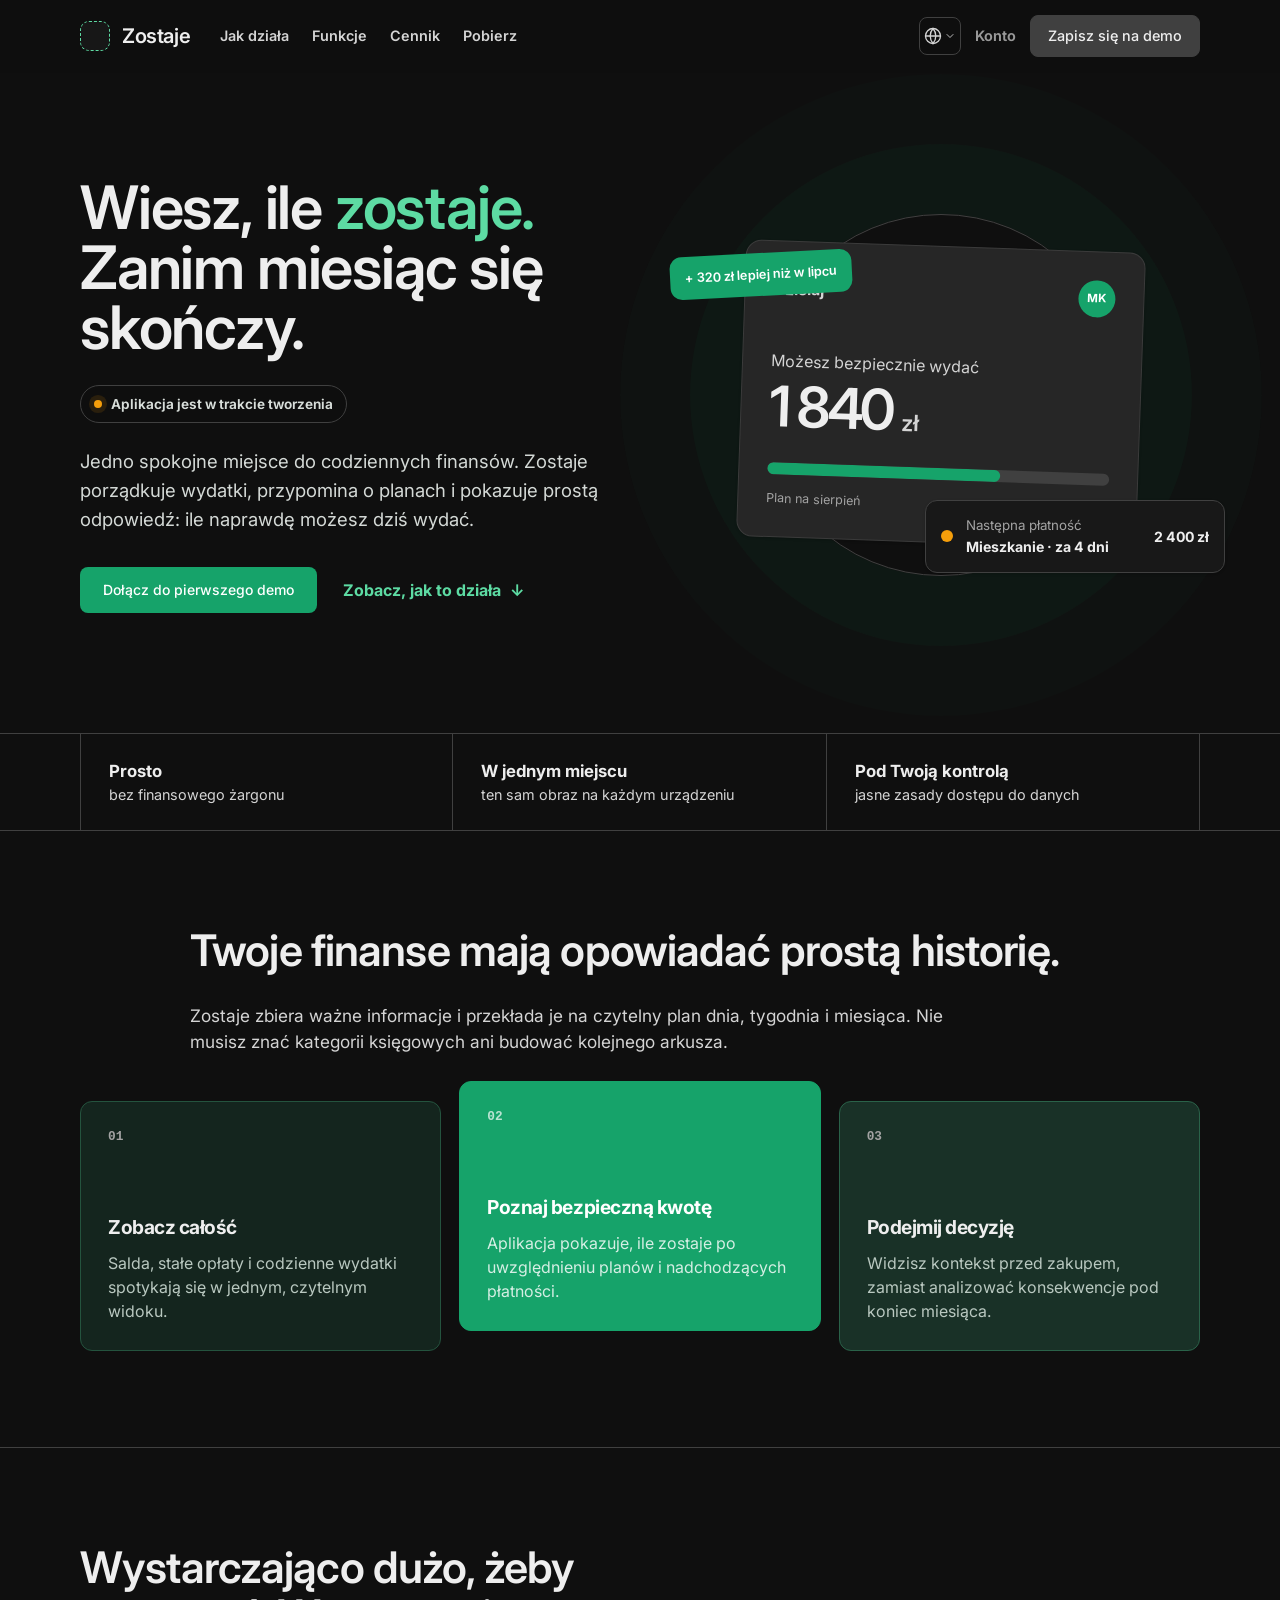
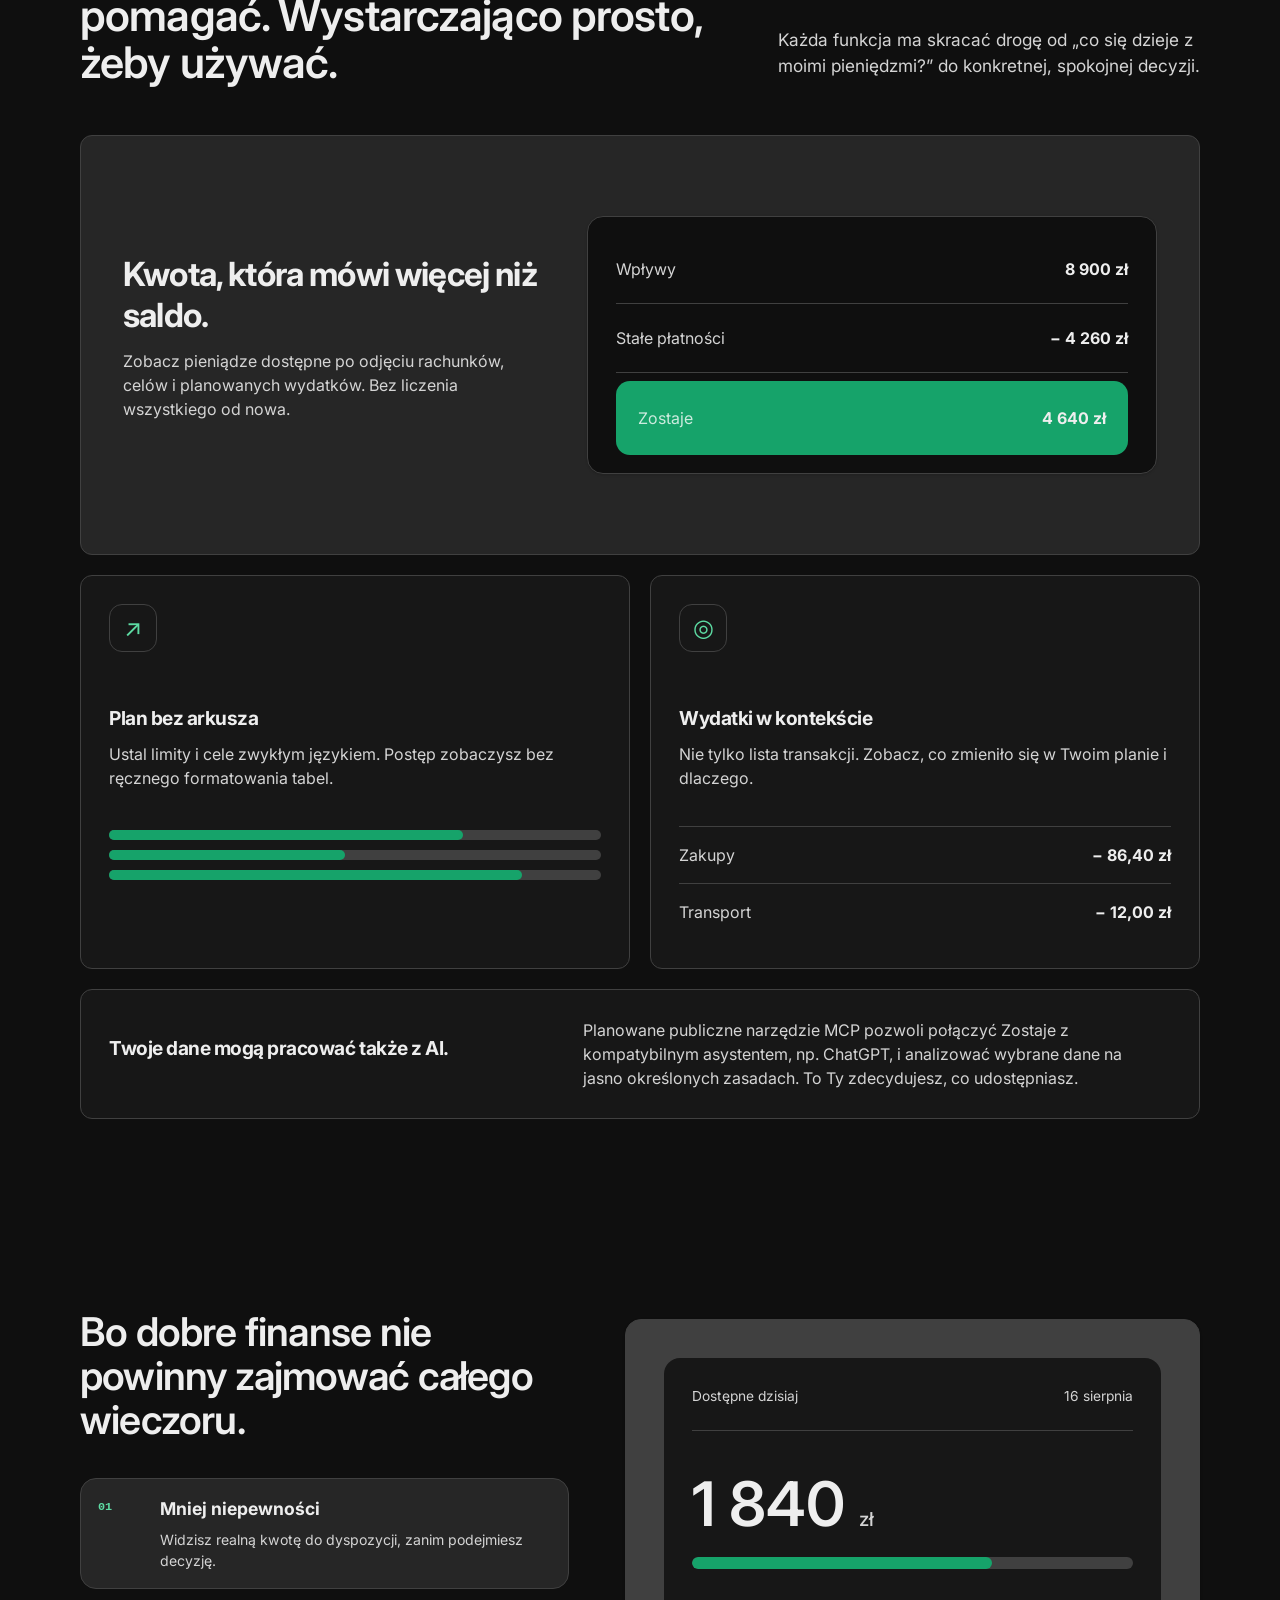
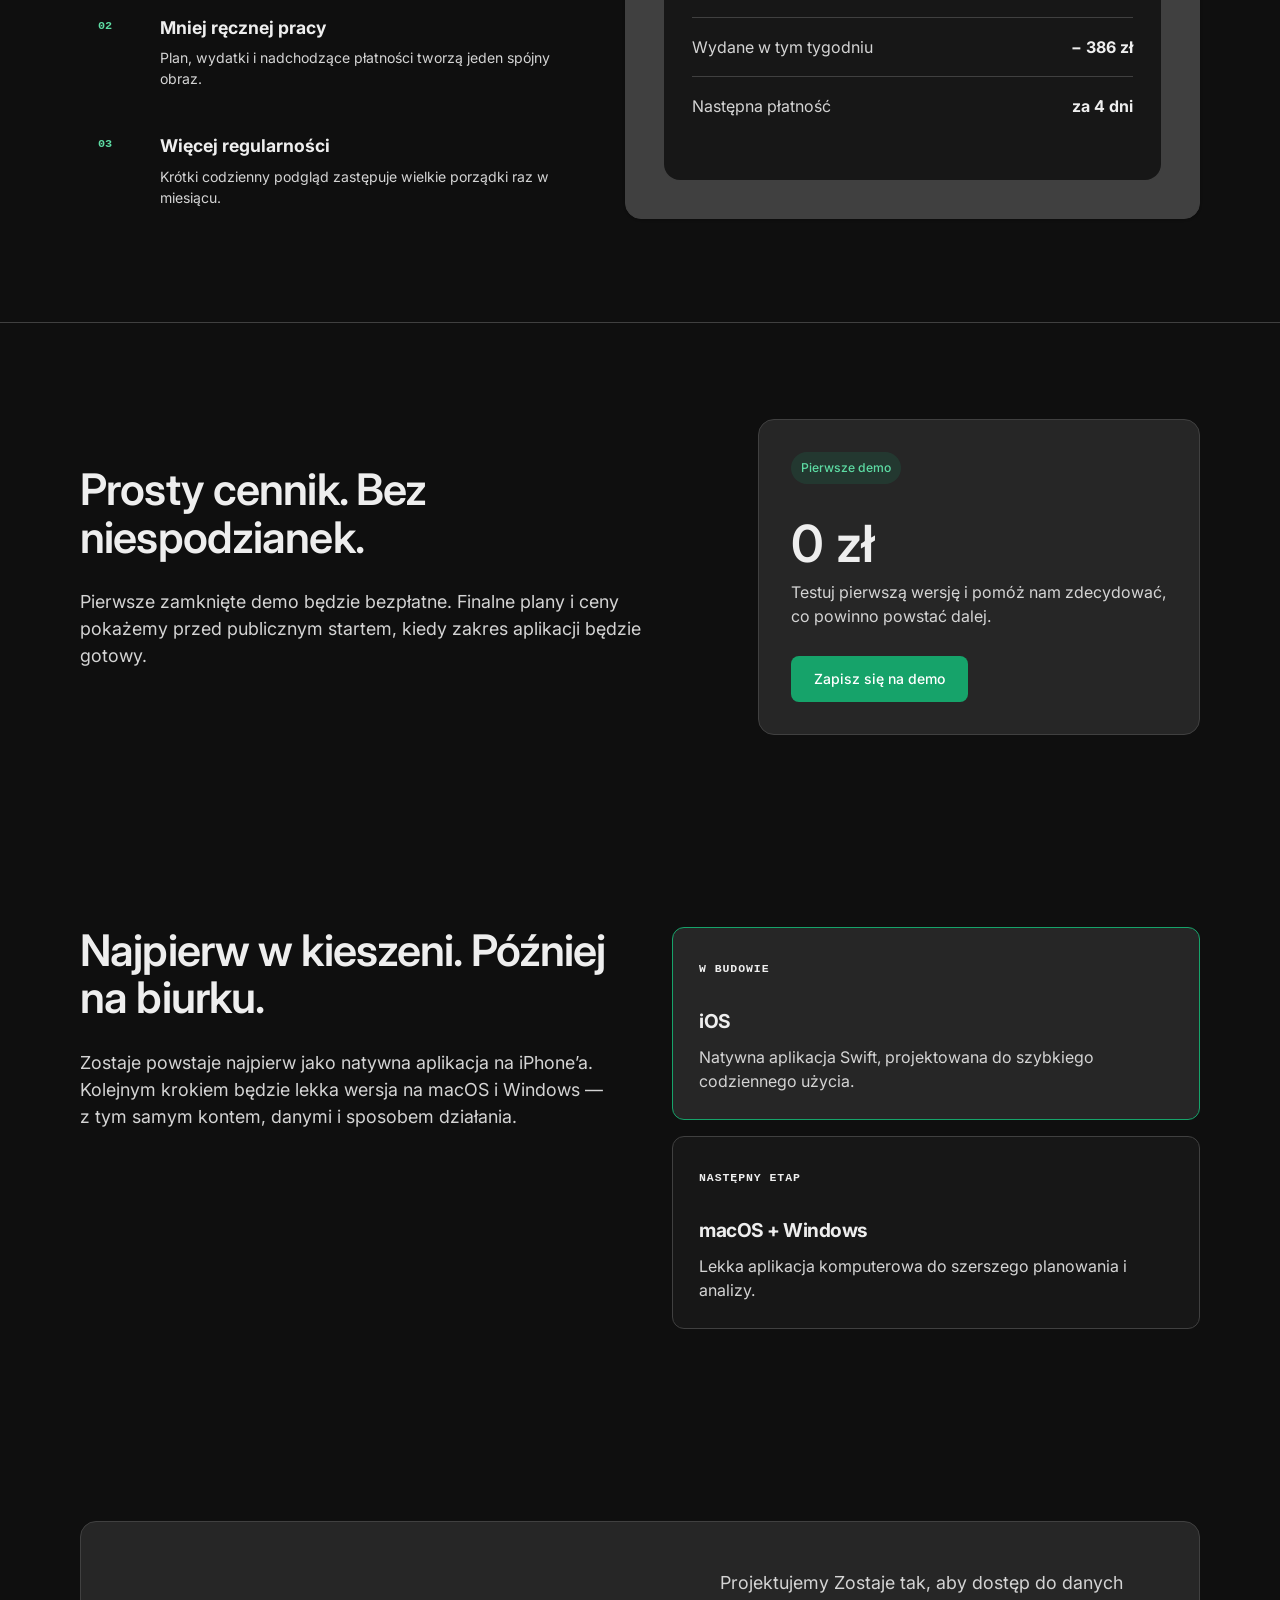
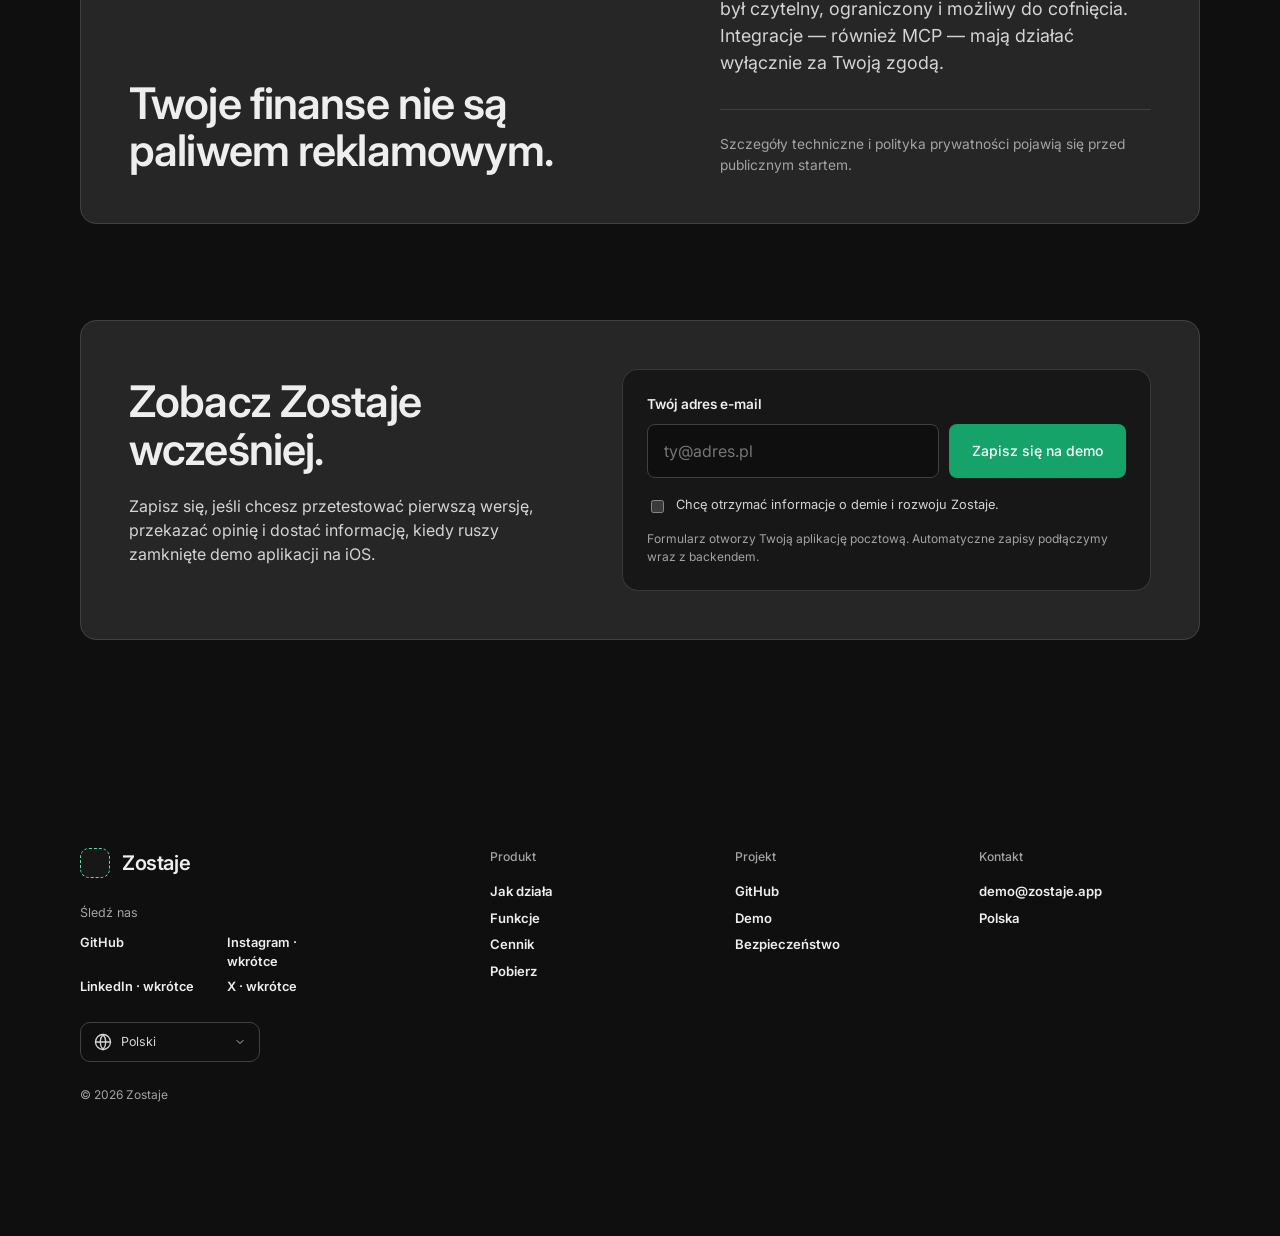
==== commit cf9a712f: "style: align landing page with supplied design system" ====
--- a/index.html
+++ b/index.html
@@ -12,7 +12,7 @@
     <link rel="preconnect" href="https://fonts.googleapis.com" />
     <link rel="preconnect" href="https://fonts.gstatic.com" crossorigin />
     <link
-      href="https://fonts.googleapis.com/css2?family=DM+Serif+Display&family=Inter:wght@400;500;600;700;800&display=swap"
+      href="https://fonts.googleapis.com/css2?family=Inter:wght@400;500;600;700&display=swap"
       rel="stylesheet"
     />
     <link rel="stylesheet" href="styles.css" />
@@ -37,8 +37,23 @@
         <div class="nav-right">
           <details class="language-menu">
             <summary aria-label="Zmień język">
-              <span class="language-globe" aria-hidden="true">🌐</span>
-              <span class="chevron" aria-hidden="true">⌄</span>
+              <svg
+                class="language-globe"
+                viewBox="0 0 24 24"
+                aria-hidden="true"
+              >
+                <circle cx="12" cy="12" r="10"></circle>
+                <path d="M2 12h20"></path>
+                <path d="M12 2a15.3 15.3 0 0 1 0 20"></path>
+                <path d="M12 2a15.3 15.3 0 0 0 0 20"></path>
+              </svg>
+              <svg
+                class="language-chevron"
+                viewBox="0 0 24 24"
+                aria-hidden="true"
+              >
+                <path d="m6 9 6 6 6-6"></path>
+              </svg>
             </summary>
             <div class="language-dropdown">
               <button type="button" data-language="pl">Polski</button>
@@ -82,7 +97,16 @@
               type="button"
               aria-label="Zmień język"
             >
-              <span class="language-globe" aria-hidden="true">🌐</span>
+              <svg
+                class="language-globe"
+                viewBox="0 0 24 24"
+                aria-hidden="true"
+              >
+                <circle cx="12" cy="12" r="10"></circle>
+                <path d="M2 12h20"></path>
+                <path d="M12 2a15.3 15.3 0 0 1 0 20"></path>
+                <path d="M12 2a15.3 15.3 0 0 0 0 20"></path>
+              </svg>
             </button>
             <button class="menu-close" type="button" aria-label="Zamknij menu">
               <span></span><span></span>
@@ -536,9 +560,24 @@
           </nav>
           <details class="footer-language">
             <summary>
-              <span class="language-globe" aria-hidden="true">🌐</span>
+              <svg
+                class="language-globe"
+                viewBox="0 0 24 24"
+                aria-hidden="true"
+              >
+                <circle cx="12" cy="12" r="10"></circle>
+                <path d="M2 12h20"></path>
+                <path d="M12 2a15.3 15.3 0 0 1 0 20"></path>
+                <path d="M12 2a15.3 15.3 0 0 0 0 20"></path>
+              </svg>
               <span class="footer-language-name">Polski</span>
-              <span class="chevron" aria-hidden="true">⌄</span>
+              <svg
+                class="language-chevron"
+                viewBox="0 0 24 24"
+                aria-hidden="true"
+              >
+                <path d="m6 9 6 6 6-6"></path>
+              </svg>
             </summary>
             <div>
               <button type="button" data-language="pl">Polski</button>
--- a/styles.css
+++ b/styles.css
@@ -2,22 +2,22 @@
   color-scheme: dark;
   --bg: rgb(15 15 15);
   --surface: #171717;
-  --surface-raised: #202020;
-  --surface-soft: #292929;
-  --line: #343434;
-  --text: #f2f5f3;
-  --text-secondary: #a8b3ad;
-  --text-muted: #6f7c75;
+  --surface-raised: #262626;
+  --surface-soft: #404040;
+  --line: #404040;
+  --text: #eeeeee;
+  --text-secondary: #d4d4d4;
+  --text-muted: #a3a3a3;
   --green: #16a36a;
   --green-hover: #128257;
   --green-light: #5ddba3;
   --on-green: #ffffff;
   --warning: #f59e0b;
   --danger: #ff6b6b;
-  --radius-sm: 12px;
-  --radius-md: 22px;
-  --radius-lg: 34px;
-  --shadow: 0 28px 80px rgb(0 0 0 / 32%);
+  --radius-sm: 8px;
+  --radius-md: 12px;
+  --radius-lg: 16px;
+  --shadow: 0 1px 3px rgb(0 0 0 / 10%), 0 1px 2px -1px rgb(0 0 0 / 10%);
   --container: 1120px;
 }
 
@@ -26,7 +26,7 @@
 }
 
 ::selection {
-  background: var(--green);
+  background: rgb(22 163 106 / 30%);
   color: inherit;
 }
 
@@ -46,7 +46,7 @@
     "Segoe UI",
     sans-serif;
   font-size: 16px;
-  line-height: 1.6;
+  line-height: 1.5;
   -webkit-font-smoothing: antialiased;
 }
 
@@ -63,8 +63,8 @@
 h2,
 .balance-value,
 .pricing-value {
-  font-family: "DM Serif Display", Georgia, serif;
-  font-weight: 400;
+  font-family: "Inter", ui-sans-serif, system-ui, sans-serif;
+  font-weight: 600;
 }
 
 .container {
@@ -118,13 +118,13 @@
   display: inline-flex;
   align-items: center;
   gap: 12px;
-  font-weight: 760;
+  font-weight: 600;
   font-size: 1.26rem;
   letter-spacing: -0.02em;
 }
 .brand > span:last-child {
-  font-family: "DM Serif Display", Georgia, serif;
-  font-weight: 400;
+  font-family: "Inter", ui-sans-serif, system-ui, sans-serif;
+  font-weight: 600;
 }
 .logo-placeholder {
   width: 30px;
@@ -166,11 +166,14 @@
   position: relative;
 }
 .language-menu summary {
-  min-height: 36px;
-  display: flex;
-  align-items: center;
-  gap: 7px;
-  padding: 0 9px;
+  width: 42px;
+  min-height: 38px;
+  display: grid;
+  grid-template-columns: 18px 12px;
+  place-content: center;
+  align-items: center;
+  gap: 2px;
+  padding: 0;
   border: 1px solid var(--line);
   border-radius: var(--radius-sm);
   color: var(--text-secondary);
@@ -185,18 +188,28 @@
   border-color: var(--green);
   color: var(--text);
 }
+.language-globe,
+.language-chevron {
+  display: block;
+  fill: none;
+  stroke: currentcolor;
+  stroke-width: 1.75;
+  stroke-linecap: round;
+  stroke-linejoin: round;
+}
 .language-globe {
-  font-size: 0.94rem;
-  line-height: 1;
-}
-.chevron {
-  font-size: 0.9rem;
-  transform: translateY(-2px);
+  width: 18px;
+  height: 18px;
+}
+.language-chevron {
+  width: 12px;
+  height: 12px;
+  transform: rotate(0deg);
   transition: transform 150ms ease;
 }
-.language-menu[open] .chevron,
-.footer-language[open] .chevron {
-  transform: translateY(1px) rotate(180deg);
+.language-menu[open] .language-chevron,
+.footer-language[open] .language-chevron {
+  transform: rotate(180deg);
 }
 .language-dropdown {
   position: absolute;
@@ -205,7 +218,7 @@
   width: 118px;
   padding: 5px;
   border: 1px solid var(--line);
-  border-radius: 14px;
+  border-radius: 8px;
   background: var(--surface-raised);
   box-shadow: var(--shadow);
 }
@@ -215,7 +228,7 @@
   justify-content: flex-start;
   padding: 7px 8px;
   border: 0;
-  border-radius: 9px;
+  border-radius: 6px;
   background: transparent;
   color: var(--text);
   font-size: 0.78rem;
@@ -260,8 +273,10 @@
   justify-content: center;
   padding: 0 22px;
   border: 1px solid transparent;
-  border-radius: var(--radius-sm);
-  font-weight: 750;
+  border-radius: 8px;
+  font-size: 0.875rem;
+  line-height: 1.25rem;
+  font-weight: 500;
   cursor: pointer;
   transition:
     background-color 160ms ease,
@@ -290,11 +305,12 @@
   background: var(--green-hover);
 }
 .button-outline {
-  border-color: var(--line);
-  background: var(--surface);
+  border-color: #404040;
+  background: #404040;
 }
 .button-outline:hover {
-  border-color: var(--green);
+  border-color: #525252;
+  background: #525252;
 }
 .text-link {
   display: inline-flex;
@@ -358,9 +374,9 @@
 }
 h1 {
   margin-bottom: 28px;
-  font-size: clamp(2.6rem, 4.2vw, 4rem);
-  line-height: 0.98;
-  letter-spacing: -0.035em;
+  font-size: clamp(2.75rem, 5vw, 3.75rem);
+  line-height: 1;
+  letter-spacing: -0.02em;
 }
 h1 em {
   color: var(--green-light);
@@ -437,7 +453,7 @@
   font-size: clamp(2.8rem, 4.4vw, 4rem);
   line-height: 1;
   letter-spacing: -0.06em;
-  font-weight: 780;
+  font-weight: 600;
 }
 .balance-value small {
   font-size: 1.4rem;
@@ -477,7 +493,7 @@
   gap: 13px;
   padding: 15px;
   border: 1px solid var(--line);
-  border-radius: 18px;
+  border-radius: 12px;
   background: #181818;
   box-shadow: var(--shadow);
 }
@@ -511,7 +527,7 @@
   background: var(--green);
   color: white;
   font-size: 0.8rem;
-  font-weight: 740;
+  font-weight: 600;
   transform: rotate(-3deg);
 }
 
@@ -545,9 +561,9 @@
 
 h2 {
   margin-bottom: 28px;
-  font-size: clamp(2.2rem, 3.6vw, 3.2rem);
-  line-height: 1.02;
-  letter-spacing: -0.03em;
+  font-size: clamp(2rem, 3.4vw, 2.75rem);
+  line-height: 1.1;
+  letter-spacing: -0.02em;
 }
 h3 {
   margin-bottom: 12px;
@@ -661,7 +677,7 @@
 .mini-panel {
   padding: 18px 28px;
   border: 1px solid var(--line);
-  border-radius: 20px;
+  border-radius: 16px;
   background: var(--bg);
   box-shadow: var(--shadow);
 }
@@ -823,7 +839,7 @@
   position: absolute;
   inset: 38px;
   padding: 28px;
-  border-radius: 24px;
+  border-radius: 16px;
   background: var(--surface);
   opacity: 0;
   transform: translateY(12px);
@@ -854,7 +870,8 @@
 }
 .scene-amount {
   margin: 42px 0 22px;
-  font-family: "DM Serif Display", Georgia, serif;
+  font-family: "Inter", ui-sans-serif, system-ui, sans-serif;
+  font-weight: 600;
   font-size: clamp(3rem, 4.8vw, 4rem);
   line-height: 1;
 }
@@ -944,7 +961,8 @@
 }
 .rhythm-score {
   margin: 42px 0 0;
-  font-family: "DM Serif Display", Georgia, serif;
+  font-family: "Inter", ui-sans-serif, system-ui, sans-serif;
+  font-weight: 600;
   font-size: 3.5rem;
   line-height: 1;
   text-align: center;
@@ -977,7 +995,7 @@
   background: rgb(22 163 106 / 15%);
   color: var(--green-light);
   font-size: 0.76rem;
-  font-weight: 750;
+  font-weight: 500;
 }
 .pricing-value {
   margin: 34px 0 10px;
@@ -1082,7 +1100,7 @@
 }
 .demo-form {
   padding: 24px;
-  border-radius: 20px;
+  border-radius: 16px;
   border: 1px solid rgb(255 255 255 / 14%);
   background: var(--surface);
   color: var(--text);
@@ -1091,7 +1109,7 @@
   display: block;
   margin-bottom: 9px;
   font-size: 0.85rem;
-  font-weight: 740;
+  font-weight: 600;
 }
 .input-row {
   display: flex;
@@ -1279,7 +1297,8 @@
   color: var(--text-secondary);
 }
 .mobile-language-toggle .language-globe {
-  font-size: 1.6rem;
+  width: 26px;
+  height: 26px;
 }
 .menu-close {
   position: relative;
@@ -1341,7 +1360,7 @@
   margin-top: 36px;
   padding: 26px;
   border: 1px solid var(--line);
-  border-radius: 18px;
+  border-radius: 16px;
   background: var(--surface);
 }
 .mobile-language-panel button {
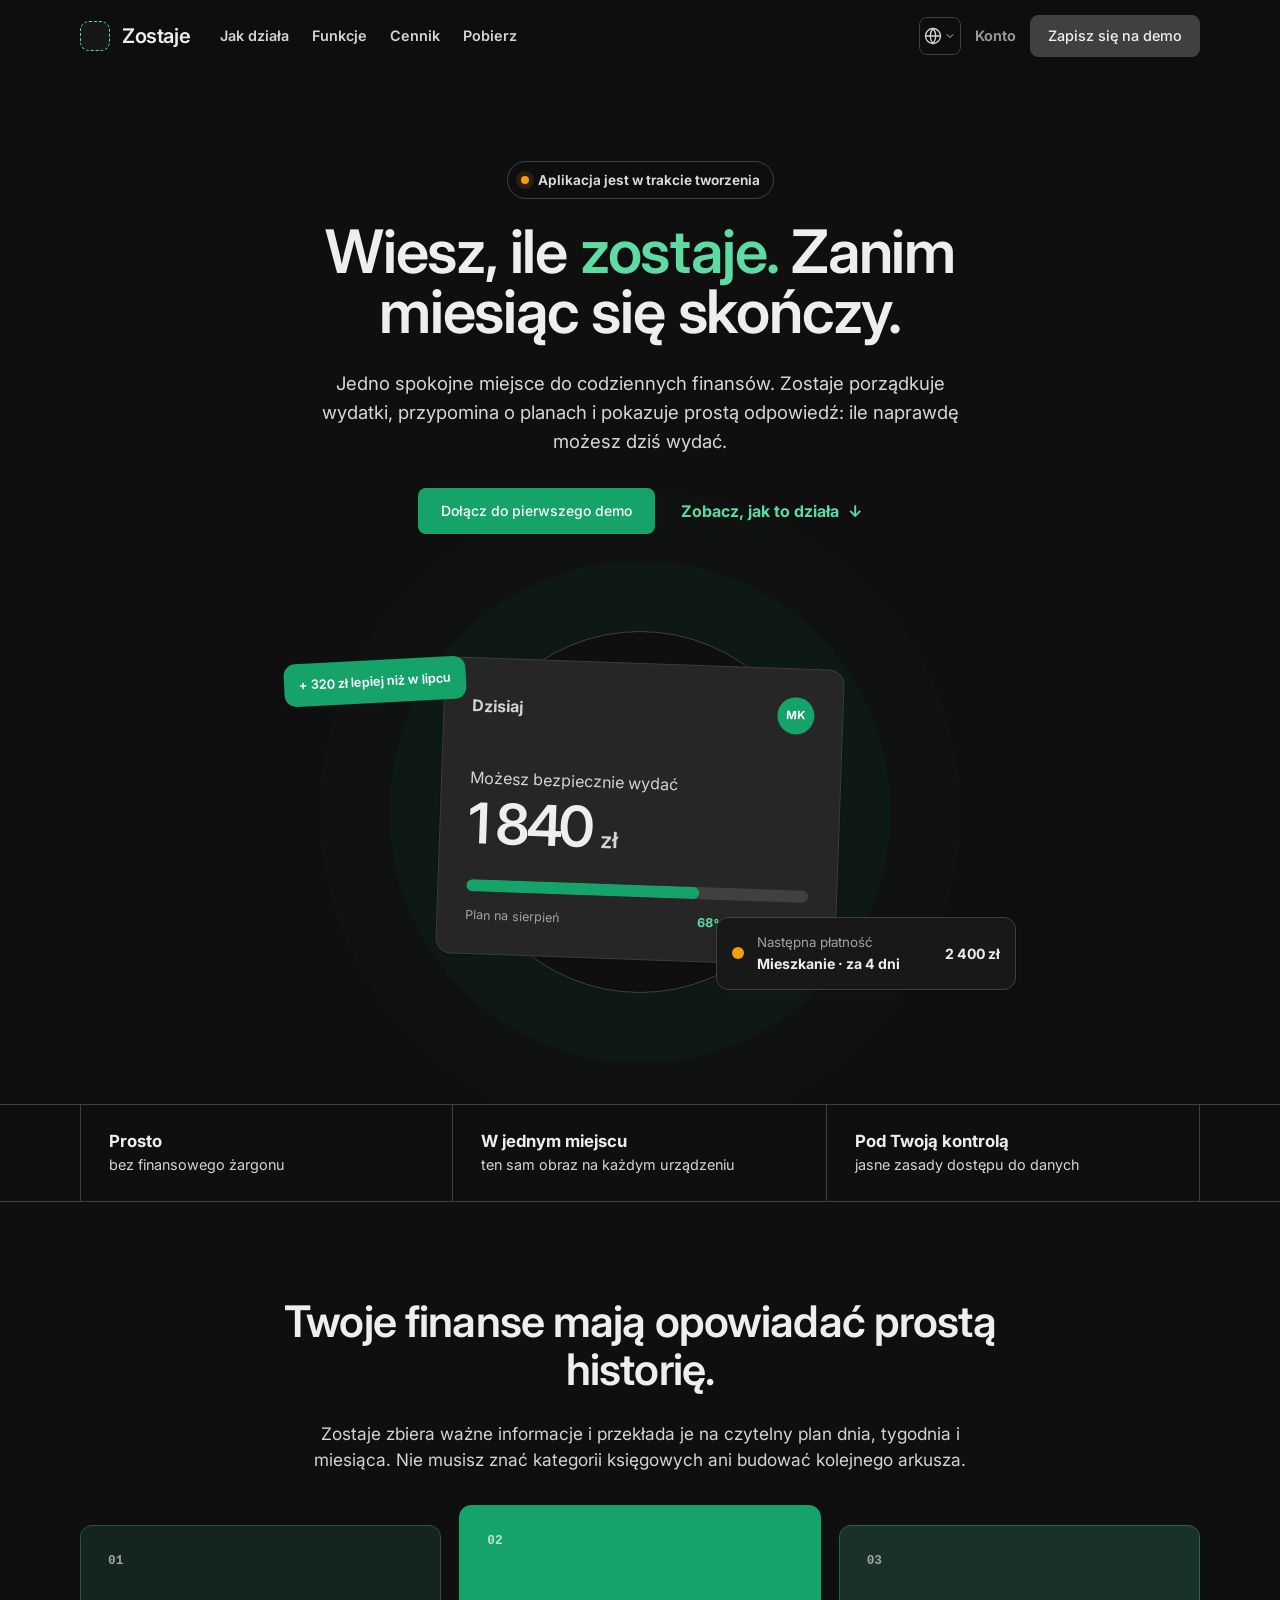
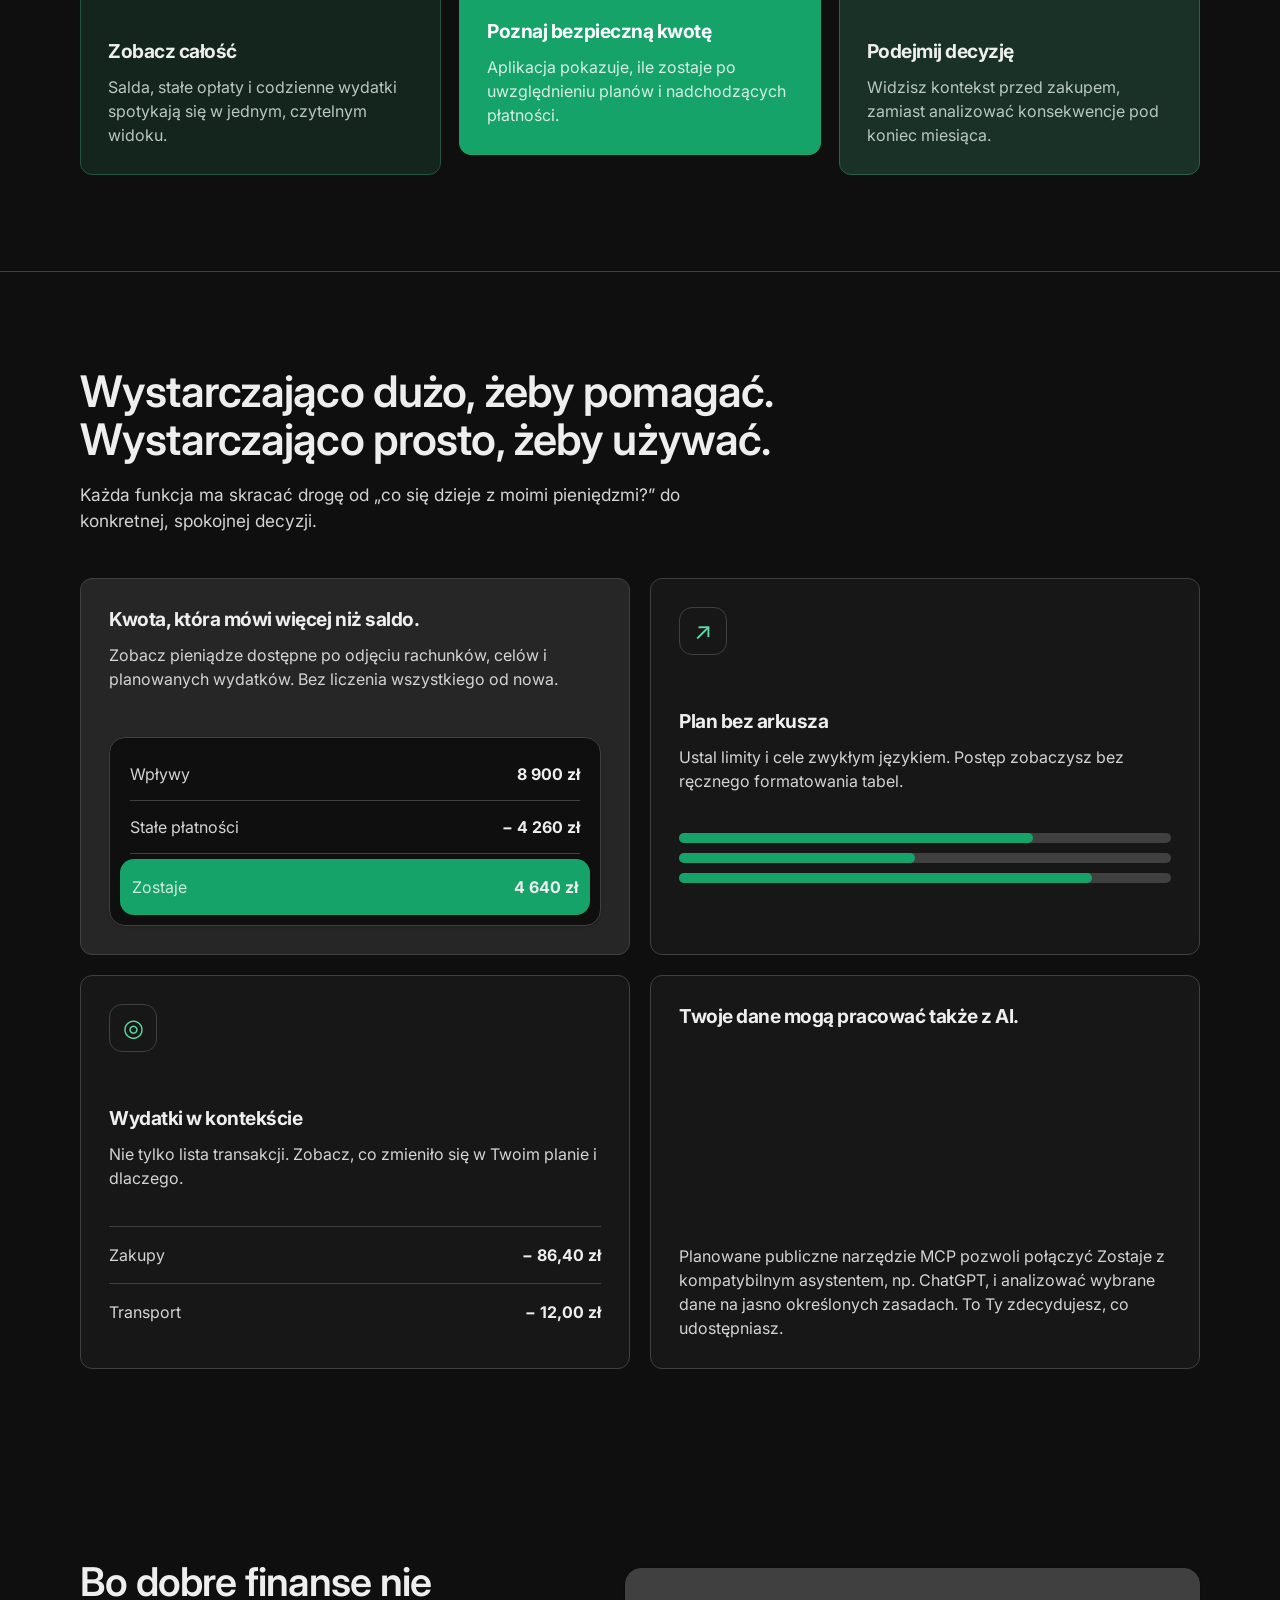
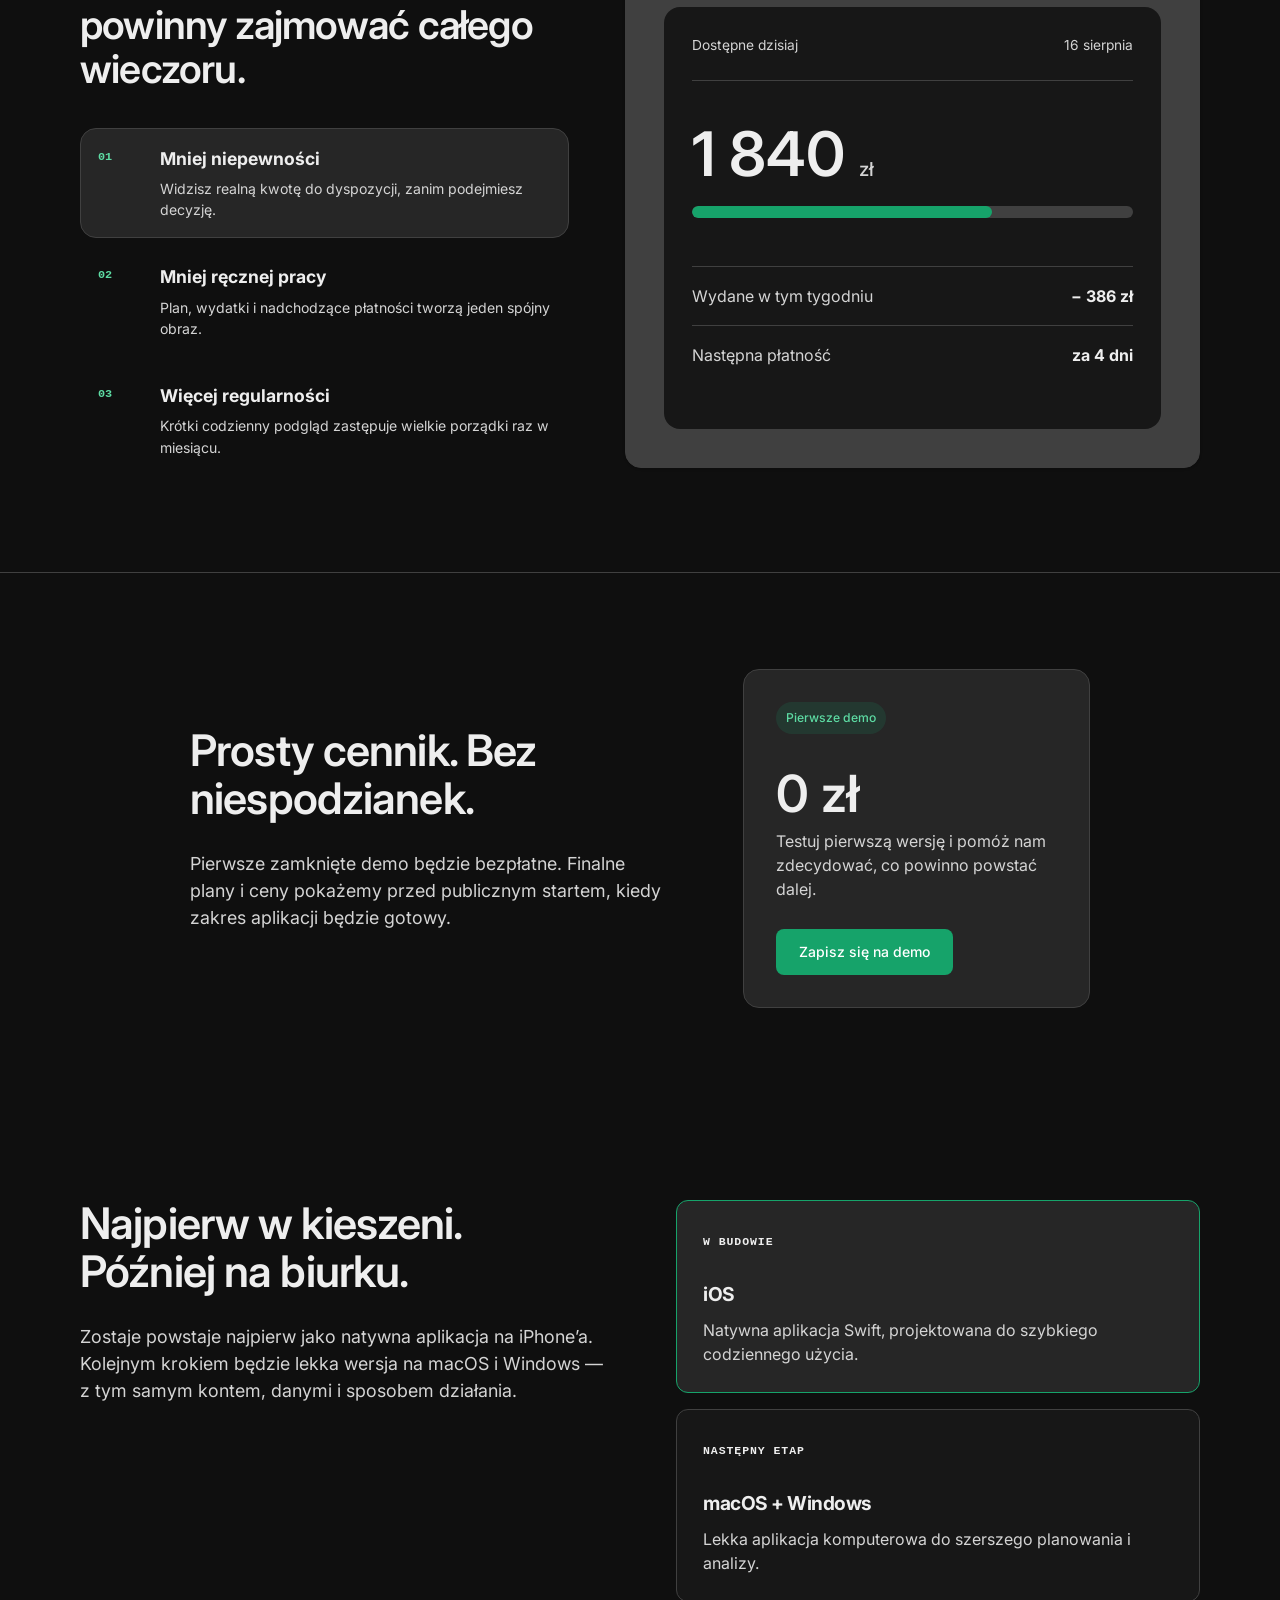
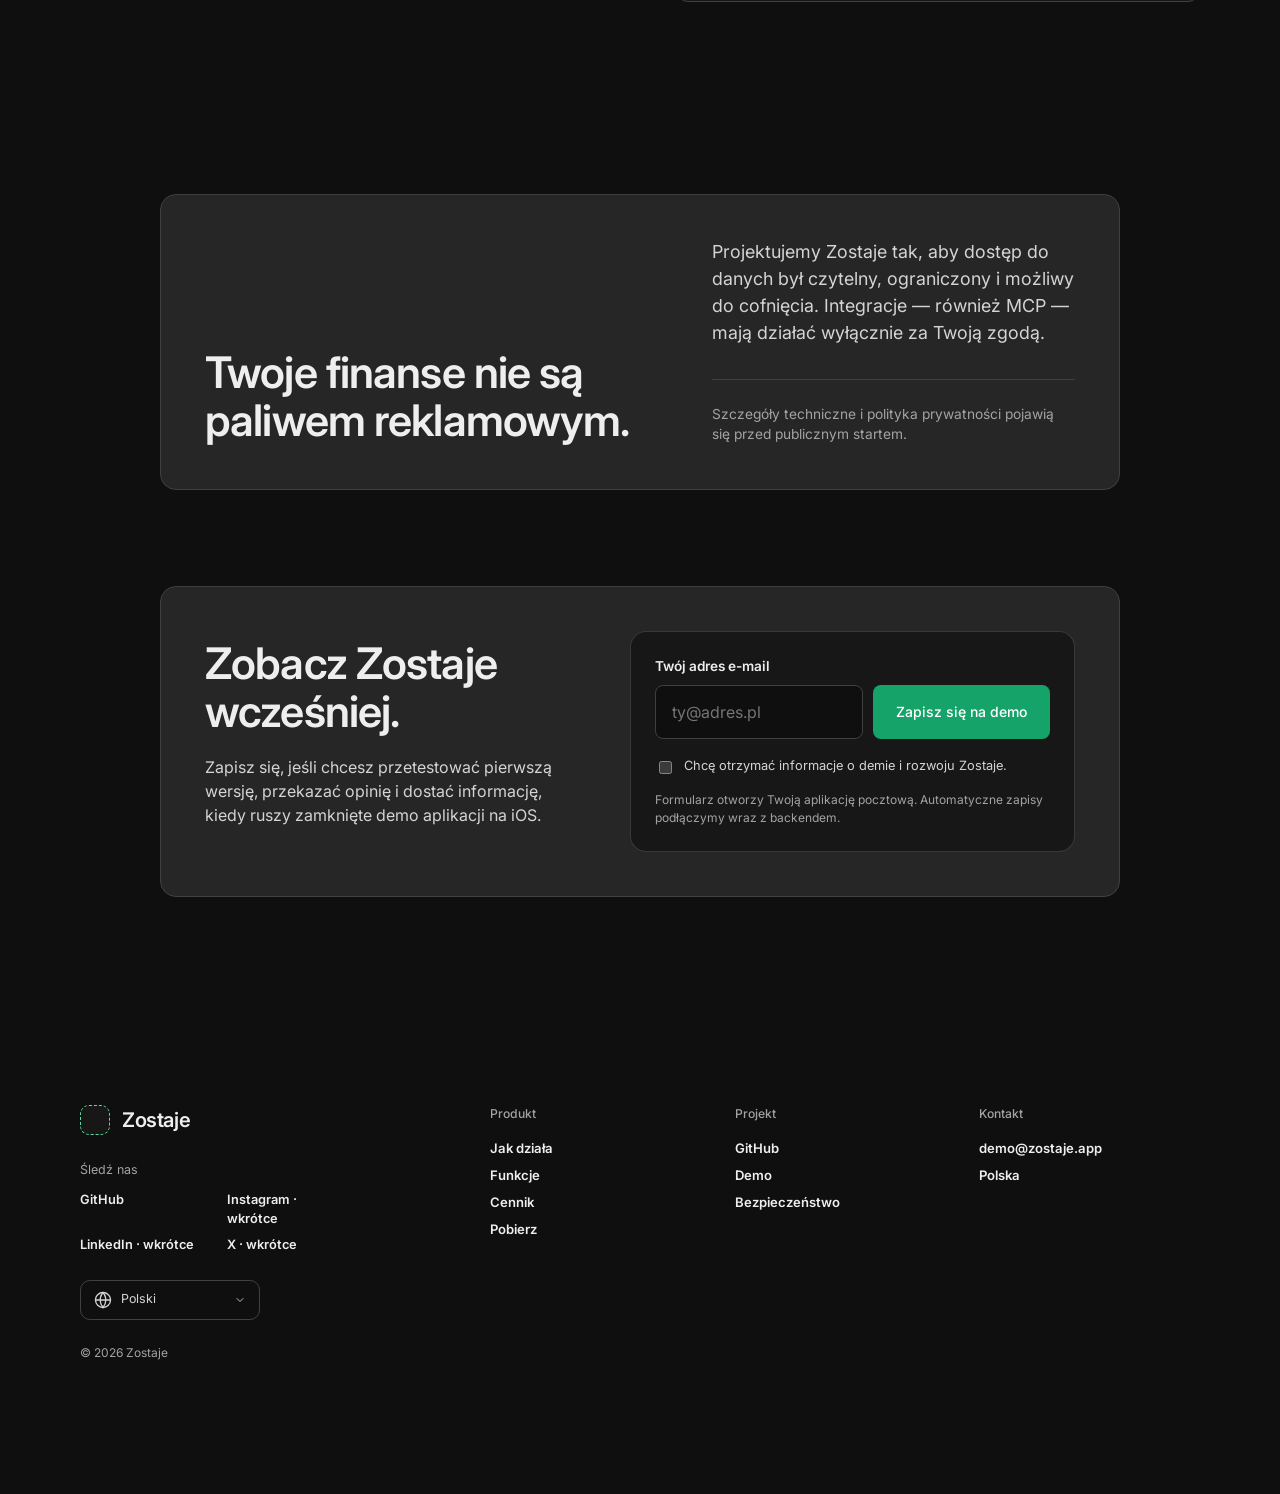
==== commit 463d0320: "style: align page layout with reference" ====
--- a/index.html
+++ b/index.html
@@ -141,10 +141,10 @@
       <section class="hero" id="top">
         <div class="container hero-grid">
           <div class="hero-copy">
-            <h1>Wiesz, ile <em>zostaje.</em> Zanim miesiąc się skończy.</h1>
             <p class="status-pill">
               <span></span> Aplikacja jest w trakcie tworzenia
             </p>
+            <h1>Wiesz, ile <em>zostaje.</em> Zanim miesiąc się skończy.</h1>
             <p class="hero-lead">
               Jedno spokojne miejsce do codziennych finansów. Zostaje porządkuje
               wydatki, przypomina o planach i pokazuje prostą odpowiedź: ile
--- a/styles.css
+++ b/styles.css
@@ -329,7 +329,8 @@
 .hero {
   position: relative;
   overflow: hidden;
-  padding: 72px 0 88px;
+  min-height: 60vh;
+  padding: 88px 0 72px;
   background: var(--bg);
 }
 .hero::before {
@@ -338,19 +339,20 @@
 .hero-grid {
   position: relative;
   display: grid;
-  grid-template-columns: 1.03fr 0.97fr;
-  align-items: center;
-  gap: 52px;
+  grid-template-columns: minmax(0, 1fr);
+  justify-items: center;
+  gap: 58px;
 }
 .hero-copy {
-  max-width: 580px;
+  max-width: 720px;
+  text-align: center;
 }
 .status-pill {
   width: fit-content;
   display: flex;
   align-items: center;
   gap: 9px;
-  margin: 0 0 24px;
+  margin: 0 auto 22px;
   padding: 8px 13px;
   border: 1px solid var(--line);
   border-radius: 999px;
@@ -383,8 +385,8 @@
   font-style: normal;
 }
 .hero-lead {
-  max-width: 570px;
-  margin-bottom: 34px;
+  max-width: 650px;
+  margin: 0 auto 32px;
   color: #d4d9d6;
   font-size: clamp(1rem, 1.45vw, 1.16rem);
   line-height: 1.55;
@@ -394,10 +396,12 @@
   align-items: center;
   gap: 26px;
   flex-wrap: wrap;
+  justify-content: center;
 }
 .hero-visual {
   position: relative;
-  min-height: 500px;
+  width: min(100%, 820px);
+  min-height: 440px;
   display: flex;
   align-items: center;
   justify-content: center;
@@ -484,8 +488,8 @@
 .floating-note {
   position: absolute;
   z-index: 4;
-  right: -25px;
-  bottom: 72px;
+  right: 34px;
+  bottom: 42px;
   width: 300px;
   display: grid;
   grid-template-columns: auto 1fr auto;
@@ -520,8 +524,8 @@
 .floating-tag {
   position: absolute;
   z-index: 4;
-  top: 108px;
-  left: -12px;
+  top: 68px;
+  left: 54px;
   padding: 12px 15px;
   border-radius: 12px;
   background: var(--green);
@@ -572,11 +576,13 @@
   letter-spacing: -0.025em;
 }
 .narrow-heading {
-  max-width: 900px;
-  margin-bottom: 46px;
+  max-width: 720px;
+  margin: 0 auto 52px;
+  text-align: center;
 }
 .narrow-heading > p:last-child {
-  max-width: 760px;
+  max-width: 680px;
+  margin-inline: auto;
   color: var(--text-secondary);
   font-size: 1.08rem;
 }
@@ -629,17 +635,17 @@
 }
 .section-heading-row {
   display: grid;
-  grid-template-columns: 1.2fr 0.8fr;
-  align-items: end;
-  gap: 64px;
-  margin-bottom: 48px;
+  grid-template-columns: minmax(0, 720px);
+  gap: 18px;
+  margin-bottom: 44px;
 }
 .section-heading-row h2 {
   max-width: 760px;
   margin-bottom: 0;
 }
 .section-heading-row > p {
-  margin-bottom: 8px;
+  max-width: 650px;
+  margin-bottom: 0;
   color: var(--text-secondary);
   font-size: 1.08rem;
 }
@@ -649,7 +655,7 @@
   gap: 20px;
 }
 .feature-card {
-  min-height: 320px;
+  min-height: 350px;
   overflow: hidden;
   padding: 28px;
   border: 1px solid var(--line);
@@ -661,21 +667,21 @@
   color: var(--text-secondary);
 }
 .feature-large {
-  grid-column: 1 / -1;
-  min-height: 420px;
-  display: grid;
-  grid-template-columns: 0.85fr 1.15fr;
-  align-items: center;
-  gap: 42px;
-  padding: 42px;
+  grid-column: auto;
+  min-height: 350px;
+  display: flex;
+  flex-direction: column;
+  justify-content: space-between;
+  gap: 30px;
+  padding: 28px;
   background: var(--surface-raised);
 }
 .feature-large h3 {
   max-width: 500px;
-  font-size: clamp(1.7rem, 2.6vw, 2.5rem);
+  font-size: 1.2rem;
 }
 .mini-panel {
-  padding: 18px 28px;
+  padding: 10px 20px;
   border: 1px solid var(--line);
   border-radius: 16px;
   background: var(--bg);
@@ -685,7 +691,7 @@
   display: flex;
   justify-content: space-between;
   gap: 20px;
-  padding: 22px 0;
+  padding: 14px 0;
   border-bottom: 1px solid var(--line);
 }
 .mini-panel div:last-child {
@@ -695,8 +701,8 @@
   color: var(--text-secondary);
 }
 .mini-panel .panel-total {
-  margin-top: 8px;
-  padding: 25px 22px;
+  margin: 5px -10px 0;
+  padding: 16px 12px;
   border-radius: 14px;
   background: var(--green);
 }
@@ -756,12 +762,12 @@
   color: var(--text-secondary);
 }
 .feature-wide {
-  grid-column: 1 / -1;
-  min-height: auto;
-  display: grid;
-  grid-template-columns: 0.85fr 1.15fr;
-  gap: 40px;
-  align-items: center;
+  grid-column: auto;
+  min-height: 350px;
+  display: flex;
+  flex-direction: column;
+  justify-content: space-between;
+  gap: 34px;
   border-color: var(--line);
 }
 .feature-wide p {
@@ -975,7 +981,9 @@
   display: grid;
   grid-template-columns: 1fr 0.72fr;
   align-items: center;
-  gap: 64px;
+  gap: 72px;
+  max-width: 900px;
+  margin-inline: auto;
 }
 .pricing-grid > div > p {
   max-width: 650px;
@@ -1013,7 +1021,8 @@
 .platforms-grid {
   display: grid;
   grid-template-columns: 1fr 1fr;
-  gap: 64px;
+  align-items: start;
+  gap: 72px;
 }
 .platforms-lead {
   max-width: 600px;
@@ -1058,7 +1067,9 @@
   grid-template-columns: 1.1fr 0.9fr;
   gap: 64px;
   align-items: end;
-  padding: 48px;
+  max-width: 960px;
+  margin-inline: auto;
+  padding: 44px;
   border: 1px solid var(--line);
   border-radius: var(--radius-lg);
   background: var(--surface-raised);
@@ -1086,7 +1097,9 @@
   grid-template-columns: 0.9fr 1.1fr;
   gap: 60px;
   align-items: center;
-  padding: 48px;
+  max-width: 960px;
+  margin-inline: auto;
+  padding: 44px;
   border-radius: var(--radius-lg);
   border: 1px solid var(--line);
   background: var(--surface-raised);
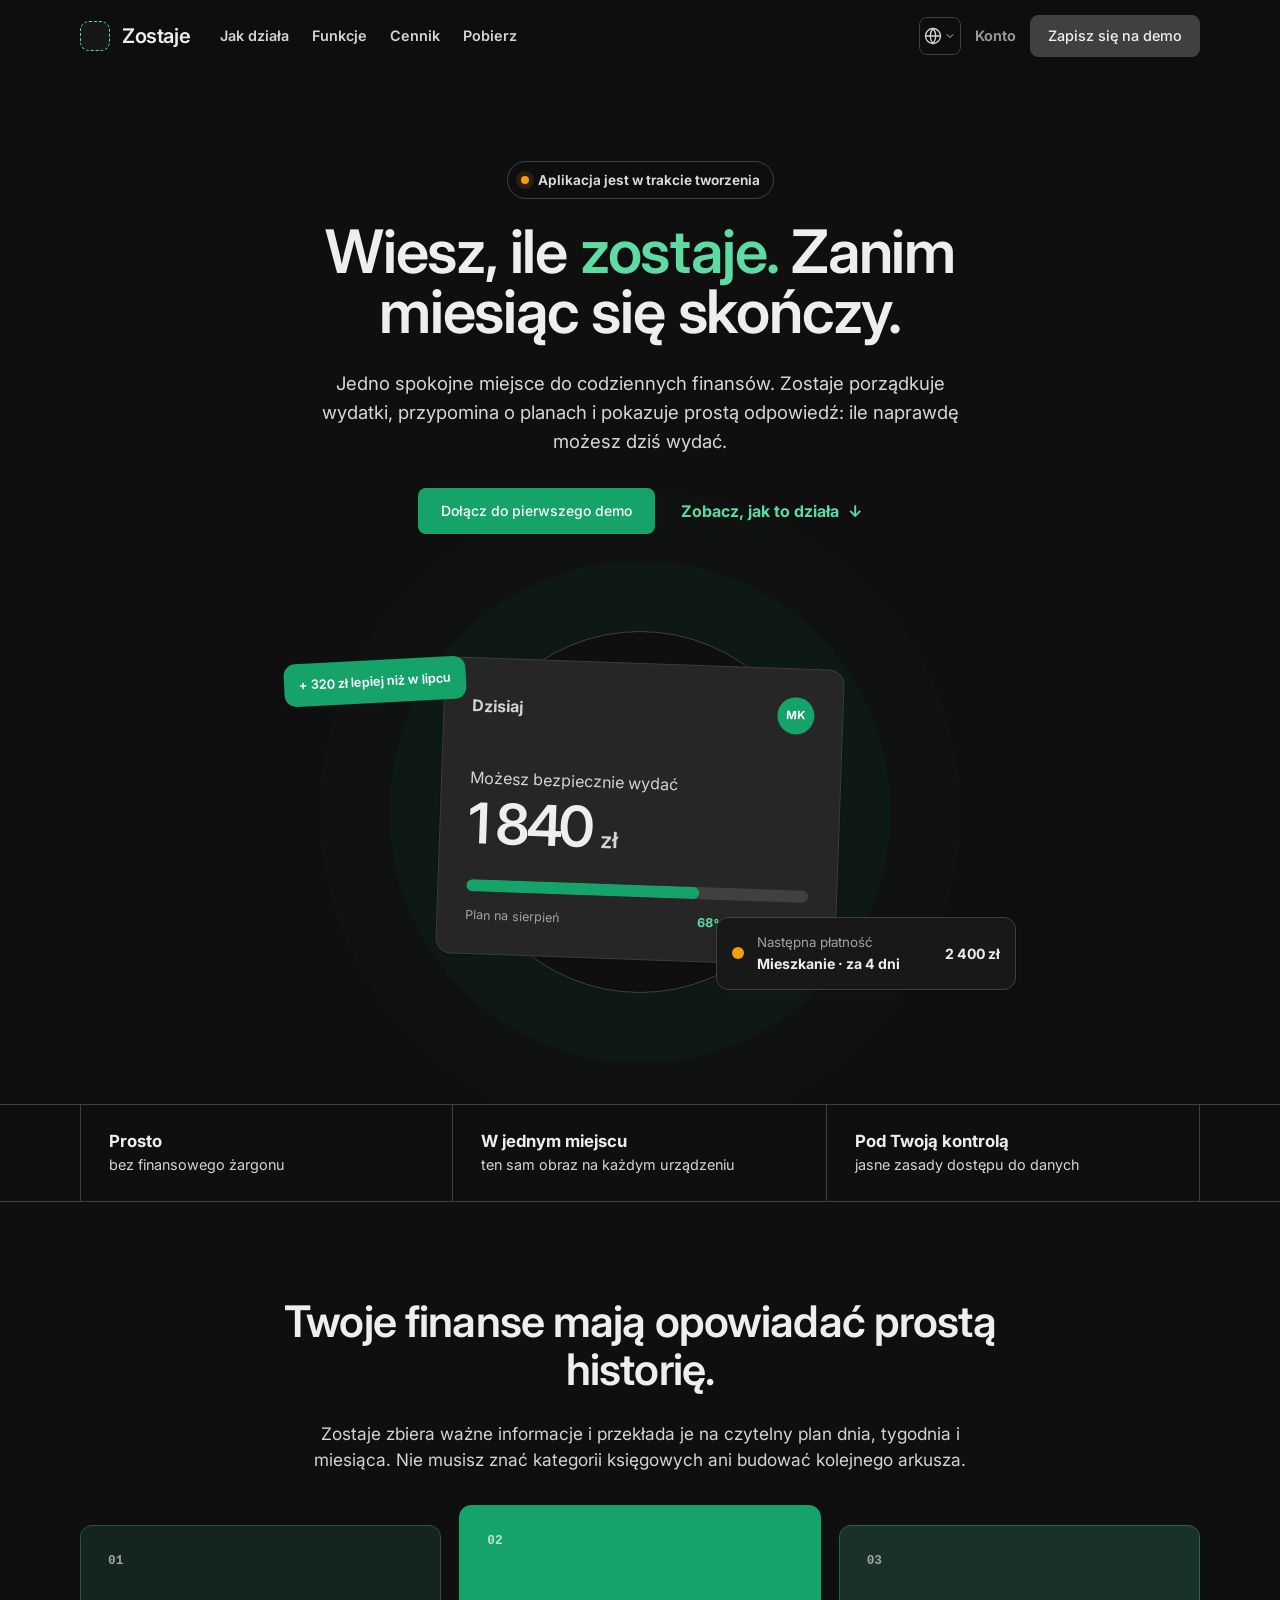
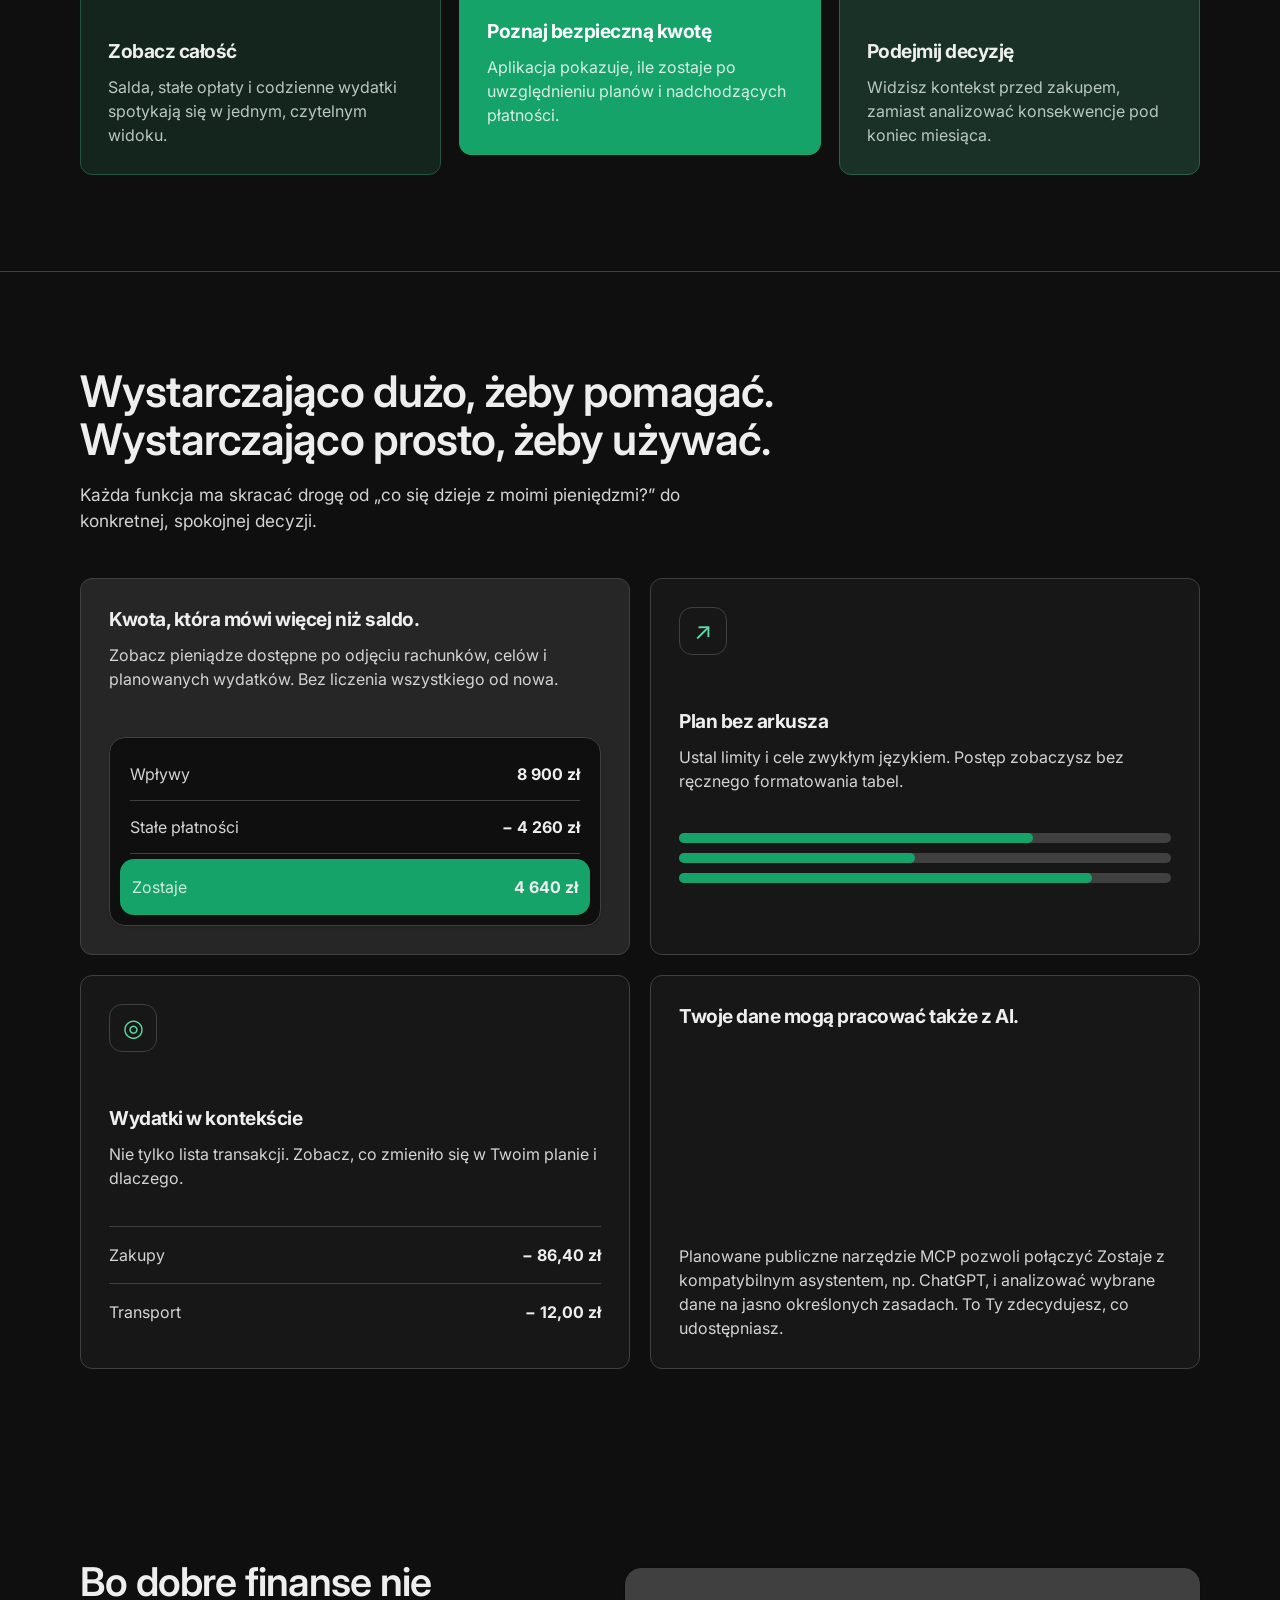
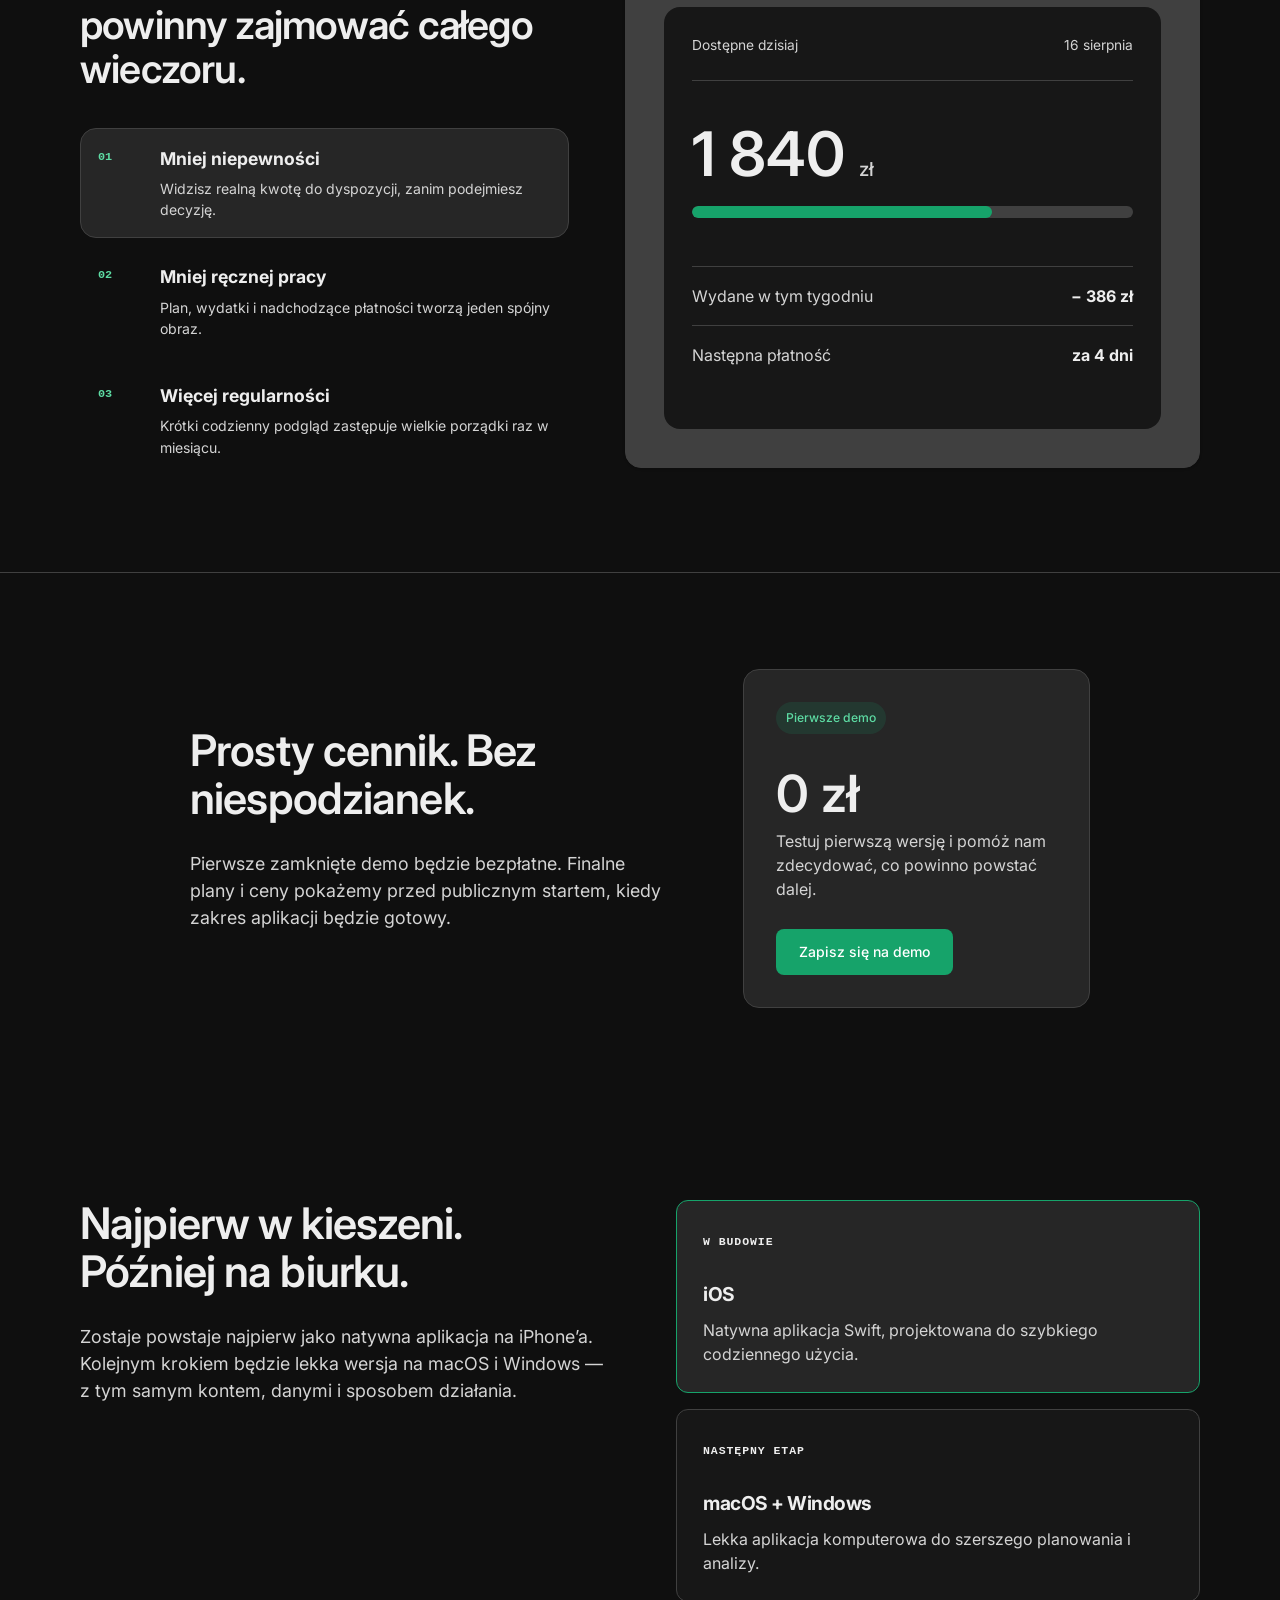
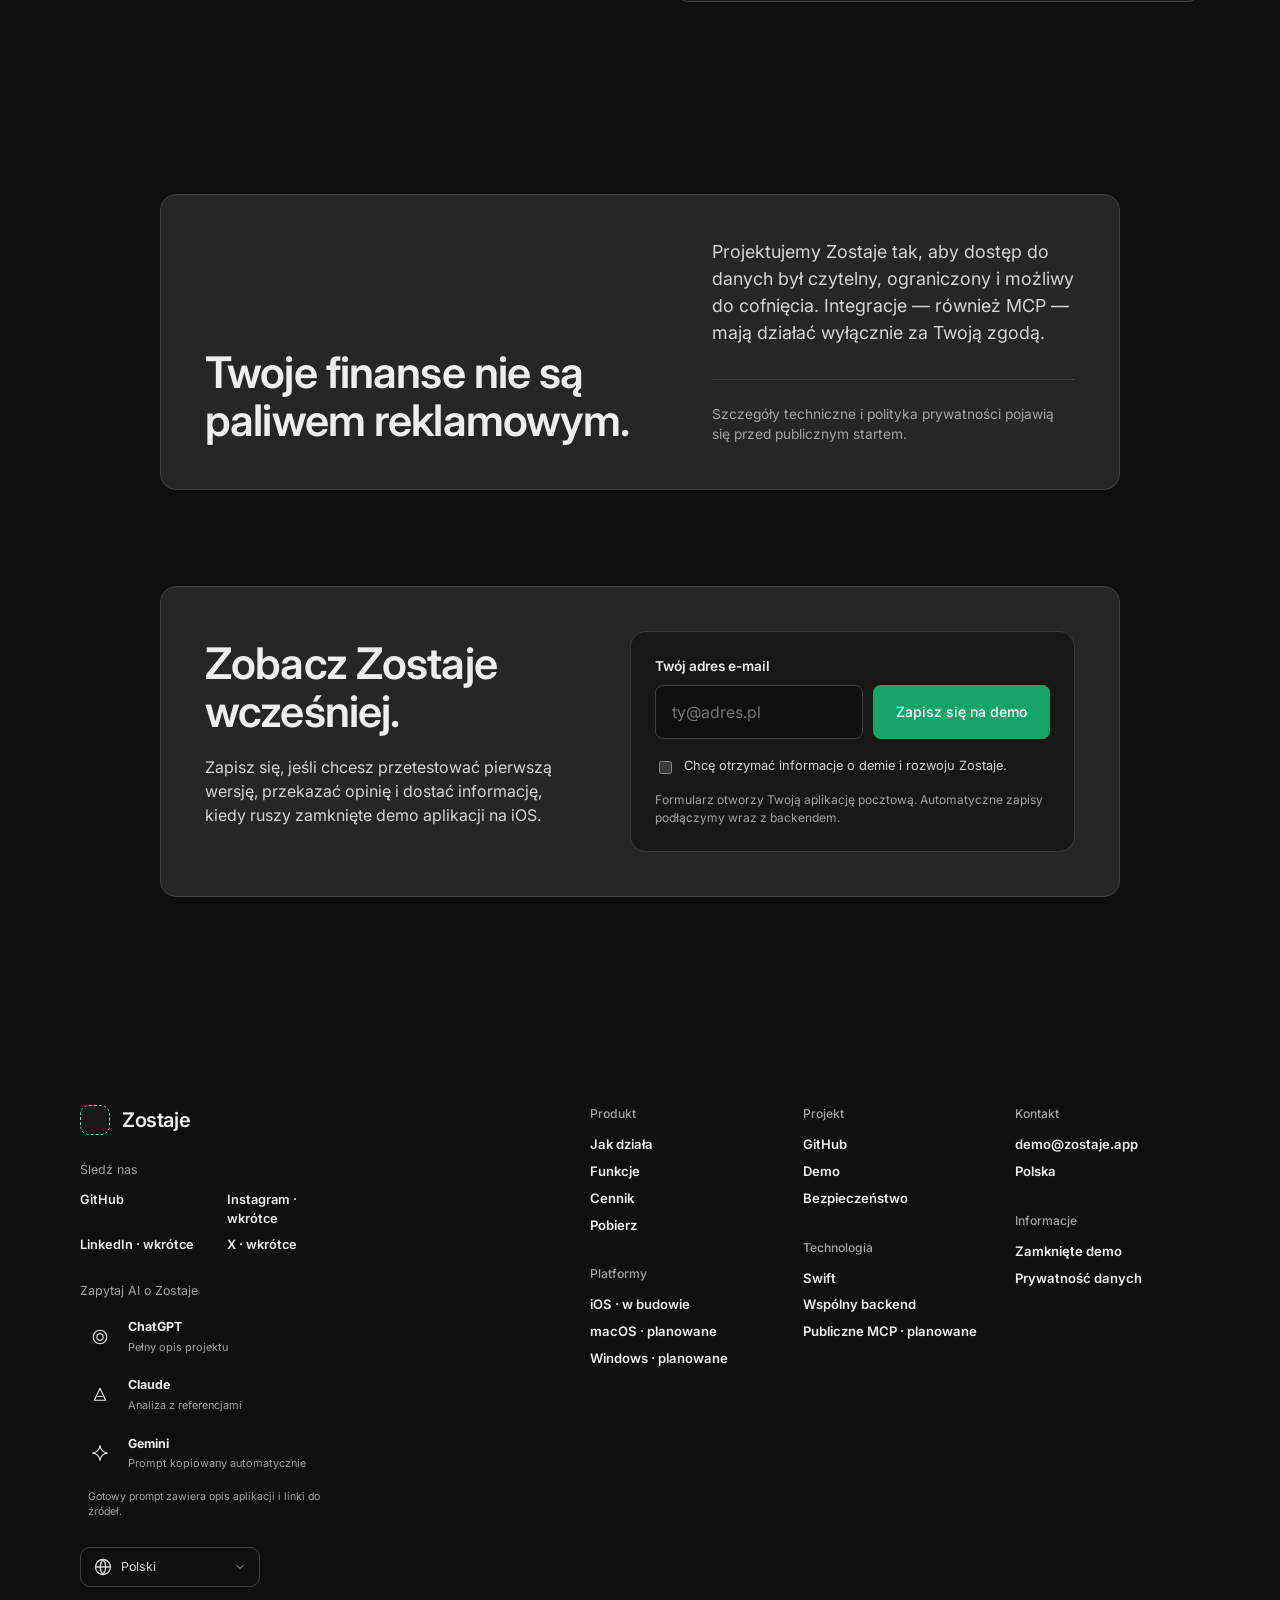
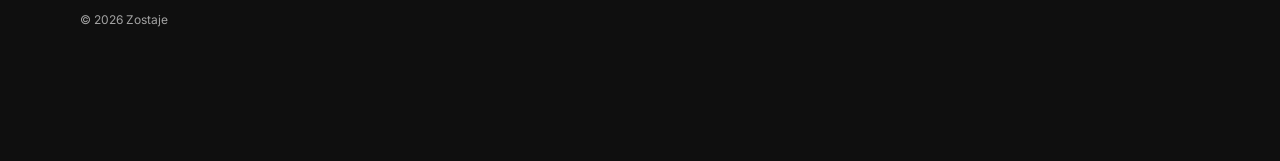
==== commit 6de2b21b: "feat: add rich footer AI links and SEO" ====
--- a/index.html
+++ b/index.html
@@ -7,7 +7,41 @@
       name="description"
       content="Zostaje pomaga zrozumieć codzienne finanse i zobaczyć, ile naprawdę możesz wydać — bez arkuszy i finansowego żargonu."
     />
+    <meta
+      name="keywords"
+      content="finanse osobiste, budżet domowy, aplikacja finansowa, kontrola wydatków, planowanie budżetu, iOS, Zostaje"
+    />
+    <meta name="author" content="Zostaje" />
+    <meta name="robots" content="index, follow, max-image-preview:large" />
     <meta name="theme-color" content="#0f0f0f" />
+    <link rel="canonical" href="https://zostaje.com/" />
+    <meta property="og:type" content="website" />
+    <meta property="og:site_name" content="Zostaje" />
+    <meta property="og:locale" content="pl_PL" />
+    <meta property="og:url" content="https://zostaje.com/" />
+    <meta
+      property="og:title"
+      content="Zostaje — finanse, które da się zrozumieć"
+    />
+    <meta
+      property="og:description"
+      content="Zobacz, ile naprawdę możesz dziś wydać. Zostaje porządkuje wydatki, plany i nadchodzące płatności w jednym prostym widoku."
+    />
+    <meta property="og:image" content="https://zostaje.com/og-image.png" />
+    <meta
+      property="og:image:alt"
+      content="Zostaje — finanse, które da się zrozumieć"
+    />
+    <meta name="twitter:card" content="summary_large_image" />
+    <meta
+      name="twitter:title"
+      content="Zostaje — finanse, które da się zrozumieć"
+    />
+    <meta
+      name="twitter:description"
+      content="Jedno spokojne miejsce do codziennych finansów."
+    />
+    <meta name="twitter:image" content="https://zostaje.com/og-image.png" />
     <title>Zostaje — finanse, które da się zrozumieć</title>
     <link rel="preconnect" href="https://fonts.googleapis.com" />
     <link rel="preconnect" href="https://fonts.gstatic.com" crossorigin />
@@ -16,6 +50,45 @@
       rel="stylesheet"
     />
     <link rel="stylesheet" href="styles.css" />
+    <script type="application/ld+json">
+      {
+        "@context": "https://schema.org",
+        "@graph": [
+          {
+            "@type": "Organization",
+            "@id": "https://zostaje.com/#organization",
+            "name": "Zostaje",
+            "url": "https://zostaje.com/",
+            "sameAs": ["https://github.com/zostaje"]
+          },
+          {
+            "@type": "WebSite",
+            "@id": "https://zostaje.com/#website",
+            "url": "https://zostaje.com/",
+            "name": "Zostaje",
+            "inLanguage": ["pl", "en"],
+            "publisher": { "@id": "https://zostaje.com/#organization" }
+          },
+          {
+            "@type": "SoftwareApplication",
+            "@id": "https://zostaje.com/#app",
+            "name": "Zostaje",
+            "applicationCategory": "FinanceApplication",
+            "operatingSystem": "iOS, macOS, Windows",
+            "description": "Aplikacja do codziennych finansów, która pokazuje, ile pieniędzy naprawdę możesz bezpiecznie wydać.",
+            "url": "https://zostaje.com/",
+            "isAccessibleForFree": true,
+            "offers": {
+              "@type": "Offer",
+              "price": "0",
+              "priceCurrency": "PLN",
+              "description": "Bezpłatne pierwsze zamknięte demo"
+            },
+            "publisher": { "@id": "https://zostaje.com/#organization" }
+          }
+        ]
+      }
+    </script>
   </head>
   <body>
     <a class="skip-link" href="#main">Przejdź do treści</a>
@@ -539,7 +612,7 @@
 
     <footer class="site-footer">
       <div class="container footer-grid">
-        <div>
+        <div class="footer-about">
           <a
             class="brand footer-brand"
             href="#top"
@@ -558,6 +631,60 @@
             <span>LinkedIn · wkrótce</span>
             <span>X · wkrótce</span>
           </nav>
+          <div class="footer-ai">
+            <p class="footer-ai-heading">Zapytaj AI o Zostaje</p>
+            <div class="footer-ai-links">
+              <a
+                href="https://chatgpt.com/"
+                data-ai="chatgpt"
+                target="_blank"
+                rel="noopener noreferrer"
+              >
+                <svg viewBox="0 0 24 24" aria-hidden="true">
+                  <circle cx="12" cy="12" r="9"></circle>
+                  <path d="M8 9.2 12 7l4 2.2v5.2L12 17l-4-2.6Z"></path>
+                </svg>
+                <span
+                  ><strong>ChatGPT</strong
+                  ><small>Pełny opis projektu</small></span
+                >
+              </a>
+              <a
+                href="https://claude.ai/new"
+                data-ai="claude"
+                target="_blank"
+                rel="noopener noreferrer"
+              >
+                <svg viewBox="0 0 24 24" aria-hidden="true">
+                  <path d="M12 3 4.5 19h15Z"></path>
+                  <path d="M9.2 14h5.6"></path>
+                </svg>
+                <span
+                  ><strong>Claude</strong
+                  ><small>Analiza z referencjami</small></span
+                >
+              </a>
+              <a
+                href="https://gemini.google.com/app"
+                data-ai="gemini"
+                target="_blank"
+                rel="noopener noreferrer"
+              >
+                <svg viewBox="0 0 24 24" aria-hidden="true">
+                  <path
+                    d="M12 2c.8 5.7 4.3 9.2 10 10-5.7.8-9.2 4.3-10 10-.8-5.7-4.3-9.2-10-10 5.7-.8 9.2-4.3 10-10Z"
+                  ></path>
+                </svg>
+                <span
+                  ><strong>Gemini</strong
+                  ><small>Prompt kopiowany automatycznie</small></span
+                >
+              </a>
+            </div>
+            <p class="footer-ai-note" aria-live="polite">
+              Gotowy prompt zawiera opis aplikacji i linki do źródeł.
+            </p>
+          </div>
           <details class="footer-language">
             <summary>
               <svg
@@ -588,20 +715,39 @@
         </div>
         <div class="footer-links">
           <div>
-            <strong>Produkt</strong><a href="#jak-dziala">Jak działa</a
-            ><a href="#funkcje">Funkcje</a><a href="#cennik">Cennik</a
-            ><a href="#pobierz">Pobierz</a>
+            <nav aria-label="Produkt">
+              <strong>Produkt</strong><a href="#jak-dziala">Jak działa</a
+              ><a href="#funkcje">Funkcje</a><a href="#cennik">Cennik</a
+              ><a href="#pobierz">Pobierz</a>
+            </nav>
+            <nav aria-label="Platformy">
+              <strong>Platformy</strong><span>iOS · w budowie</span
+              ><span>macOS · planowane</span><span>Windows · planowane</span>
+            </nav>
           </div>
           <div>
-            <strong>Projekt</strong
-            ><a href="https://github.com/zostaje" rel="noreferrer">GitHub</a
-            ><a href="#demo">Demo</a
-            ><a href="#bezpieczenstwo">Bezpieczeństwo</a>
+            <nav aria-label="Projekt">
+              <strong>Projekt</strong
+              ><a href="https://github.com/zostaje" rel="noreferrer">GitHub</a
+              ><a href="#demo">Demo</a
+              ><a href="#bezpieczenstwo">Bezpieczeństwo</a>
+            </nav>
+            <nav aria-label="Technologia">
+              <strong>Technologia</strong><span>Swift</span
+              ><span>Wspólny backend</span
+              ><span>Publiczne MCP · planowane</span>
+            </nav>
           </div>
           <div>
-            <strong>Kontakt</strong
-            ><a href="mailto:demo@zostaje.app">demo@zostaje.app</a
-            ><span>Polska</span>
+            <nav aria-label="Kontakt">
+              <strong>Kontakt</strong
+              ><a href="mailto:demo@zostaje.app">demo@zostaje.app</a
+              ><span>Polska</span>
+            </nav>
+            <nav aria-label="Informacje">
+              <strong>Informacje</strong><a href="#demo">Zamknięte demo</a
+              ><a href="#bezpieczenstwo">Prywatność danych</a>
+            </nav>
           </div>
         </div>
       </div>
--- a/styles.css
+++ b/styles.css
@@ -1160,9 +1160,15 @@
   padding: 112px 0 132px;
 }
 .footer-grid {
-  display: grid;
-  grid-template-columns: 270px 1fr;
-  gap: 140px;
+  display: flex;
+  flex-direction: row;
+  flex-wrap: wrap;
+  justify-content: space-between;
+  gap: 96px;
+}
+.footer-about {
+  width: 280px;
+  margin-right: auto;
 }
 .footer-brand {
   margin-bottom: 26px;
@@ -1190,6 +1196,65 @@
 }
 .footer-socials a:hover {
   color: var(--green-light);
+}
+.footer-ai {
+  margin: 28px 0;
+}
+.footer-ai-heading {
+  margin-bottom: 10px;
+  color: var(--text-muted);
+  font-size: 0.78rem;
+}
+.footer-ai-links {
+  display: grid;
+  gap: 5px;
+}
+.footer-ai-links a {
+  display: grid;
+  grid-template-columns: 30px 1fr;
+  align-items: center;
+  gap: 10px;
+  padding: 8px;
+  border-radius: 9px;
+  color: var(--text);
+  transition:
+    color 150ms ease,
+    background-color 150ms ease;
+}
+.footer-ai-links a:hover {
+  background: var(--surface-raised);
+  color: var(--green-light);
+}
+.footer-ai-links svg {
+  width: 24px;
+  height: 24px;
+  padding: 3px;
+  overflow: visible;
+  fill: none;
+  stroke: currentColor;
+  stroke-width: 1.5;
+  stroke-linecap: round;
+  stroke-linejoin: round;
+}
+.footer-ai-links span,
+.footer-ai-links strong,
+.footer-ai-links small {
+  display: block;
+}
+.footer-ai-links strong {
+  font-size: 0.78rem;
+}
+.footer-ai-links small {
+  margin-top: 2px;
+  color: var(--text-muted);
+  font-size: 0.68rem;
+  font-weight: 400;
+}
+.footer-ai-note {
+  margin: 9px 8px 0;
+  color: var(--text-muted);
+  font-size: 0.66rem;
+  line-height: 1.45;
 }
 .footer-language {
   position: relative;
@@ -1240,17 +1305,24 @@
   background: #292929;
 }
 .footer-links {
+  width: min(100%, 610px);
   display: grid;
   grid-template-columns: repeat(3, 1fr);
-  gap: 24px;
+  gap: 28px;
+  margin-left: auto;
 }
 .footer-links div {
+  display: flex;
+  flex-direction: column;
+  gap: 30px;
+}
+.footer-links nav {
   display: flex;
   flex-direction: column;
   gap: 7px;
 }
 .footer-links strong {
-  margin-bottom: 9px;
+  margin-bottom: 5px;
   color: var(--text-muted);
   font-size: 0.76rem;
   font-weight: 500;
@@ -1445,14 +1517,17 @@
     padding: 36px;
   }
   .footer-grid {
-    grid-template-columns: 1fr;
+    flex-direction: column;
     gap: 72px;
   }
   .footer-links {
     order: 1;
-  }
-  .footer-grid > div:first-child {
+    width: 100%;
+    margin-left: 0;
+  }
+  .footer-about {
     order: 2;
+    width: min(100%, 340px);
   }
 }
 
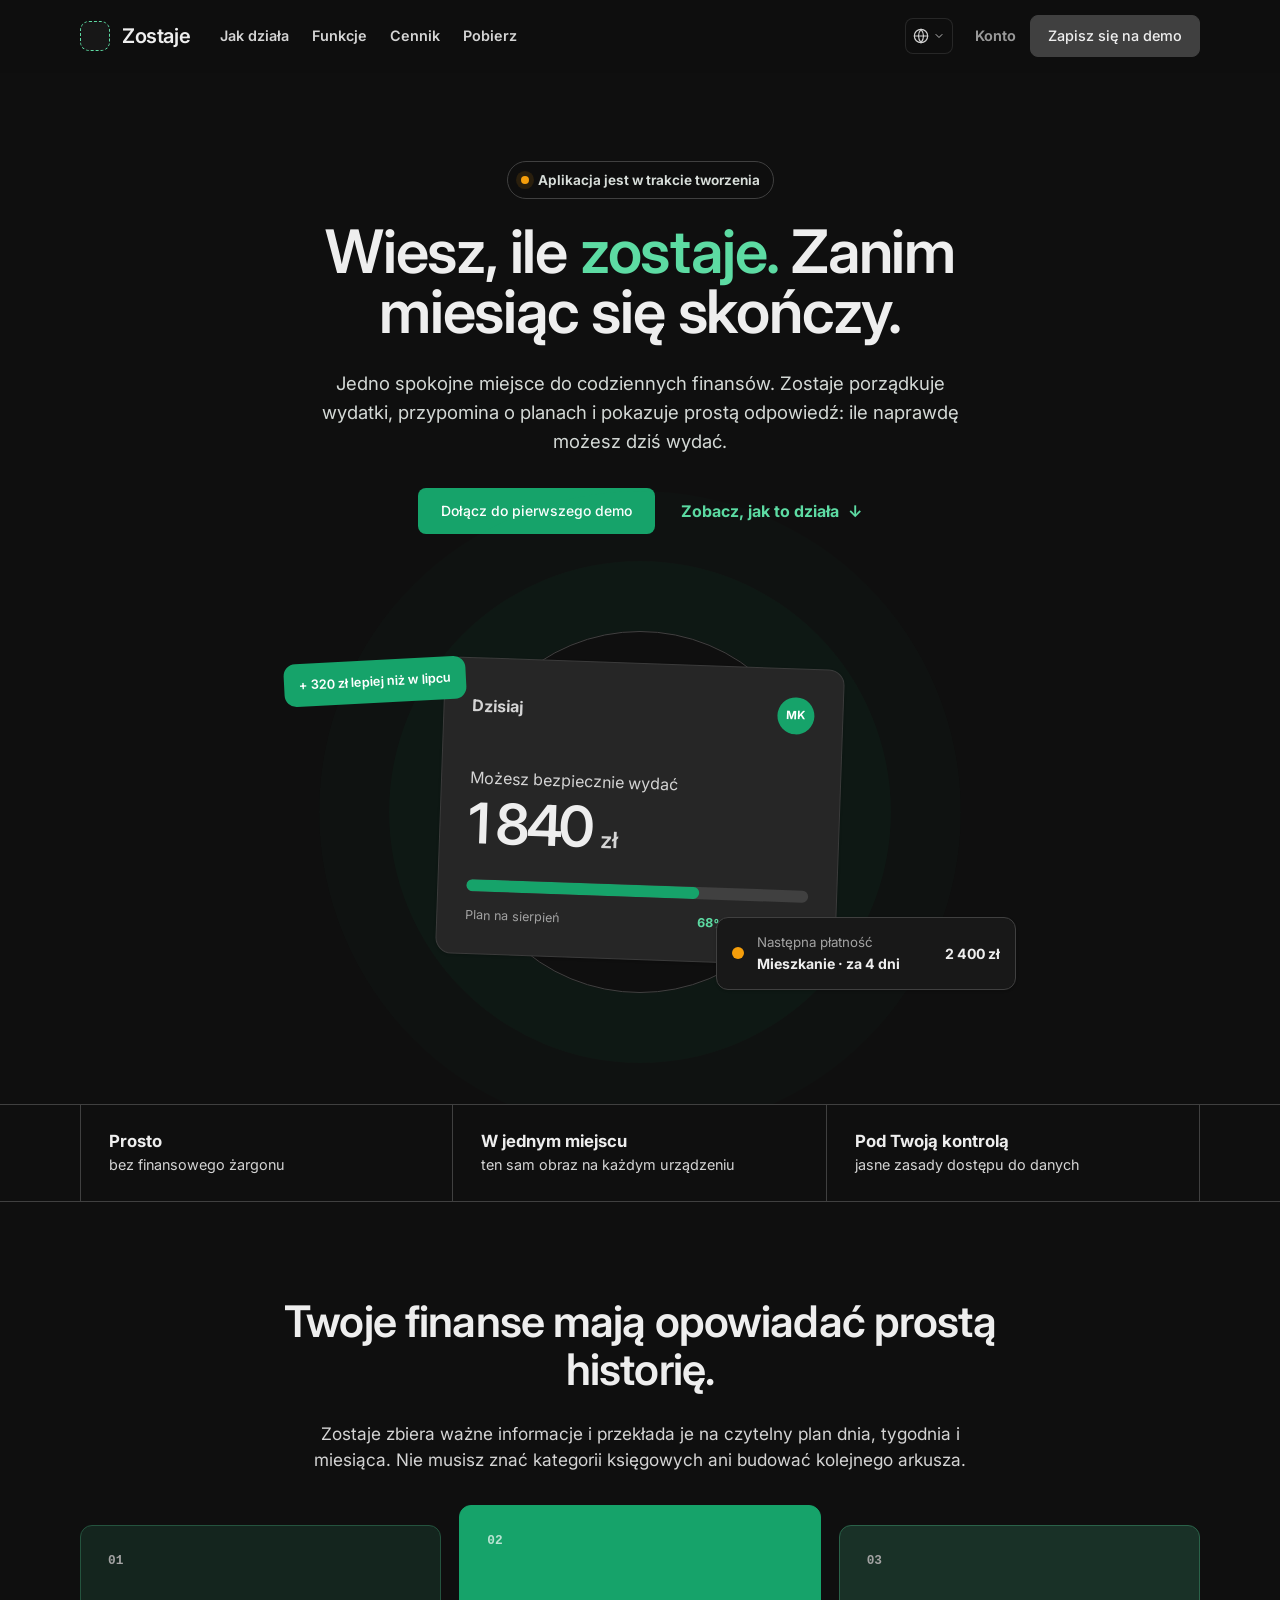
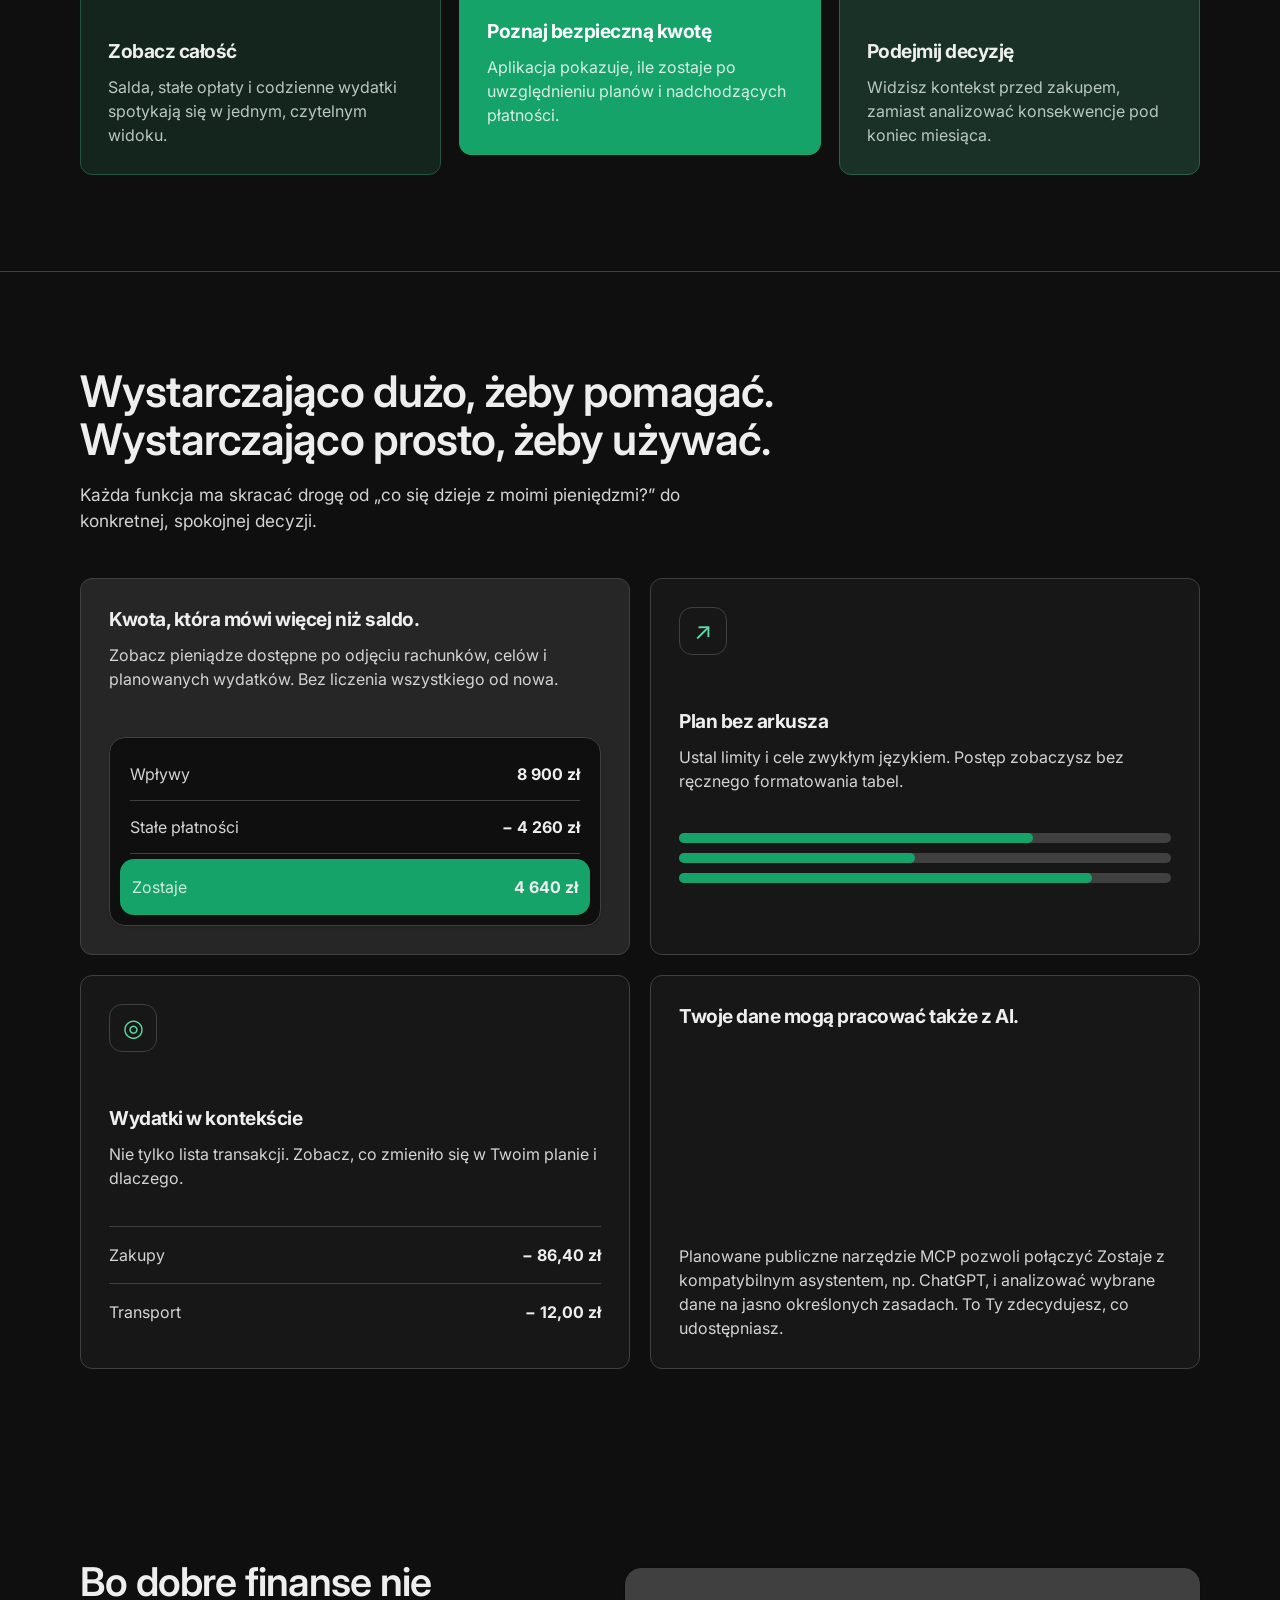
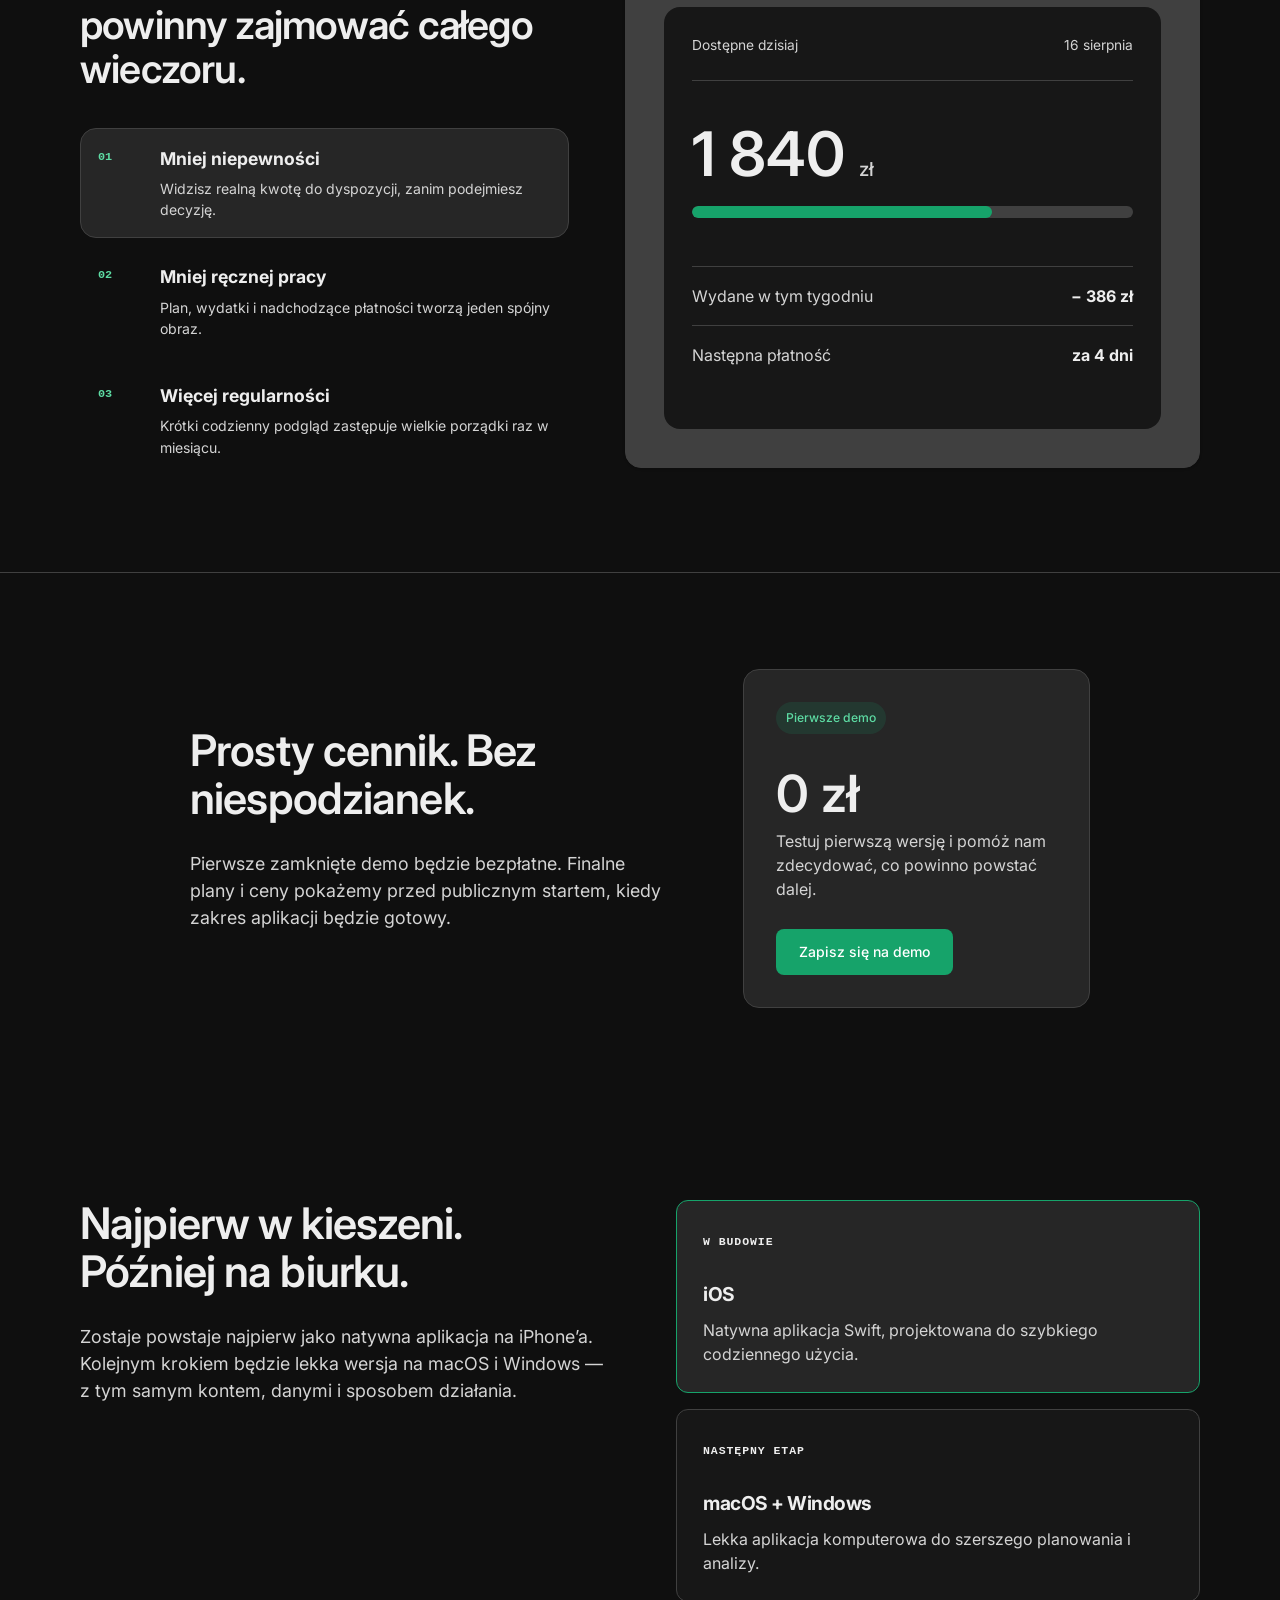
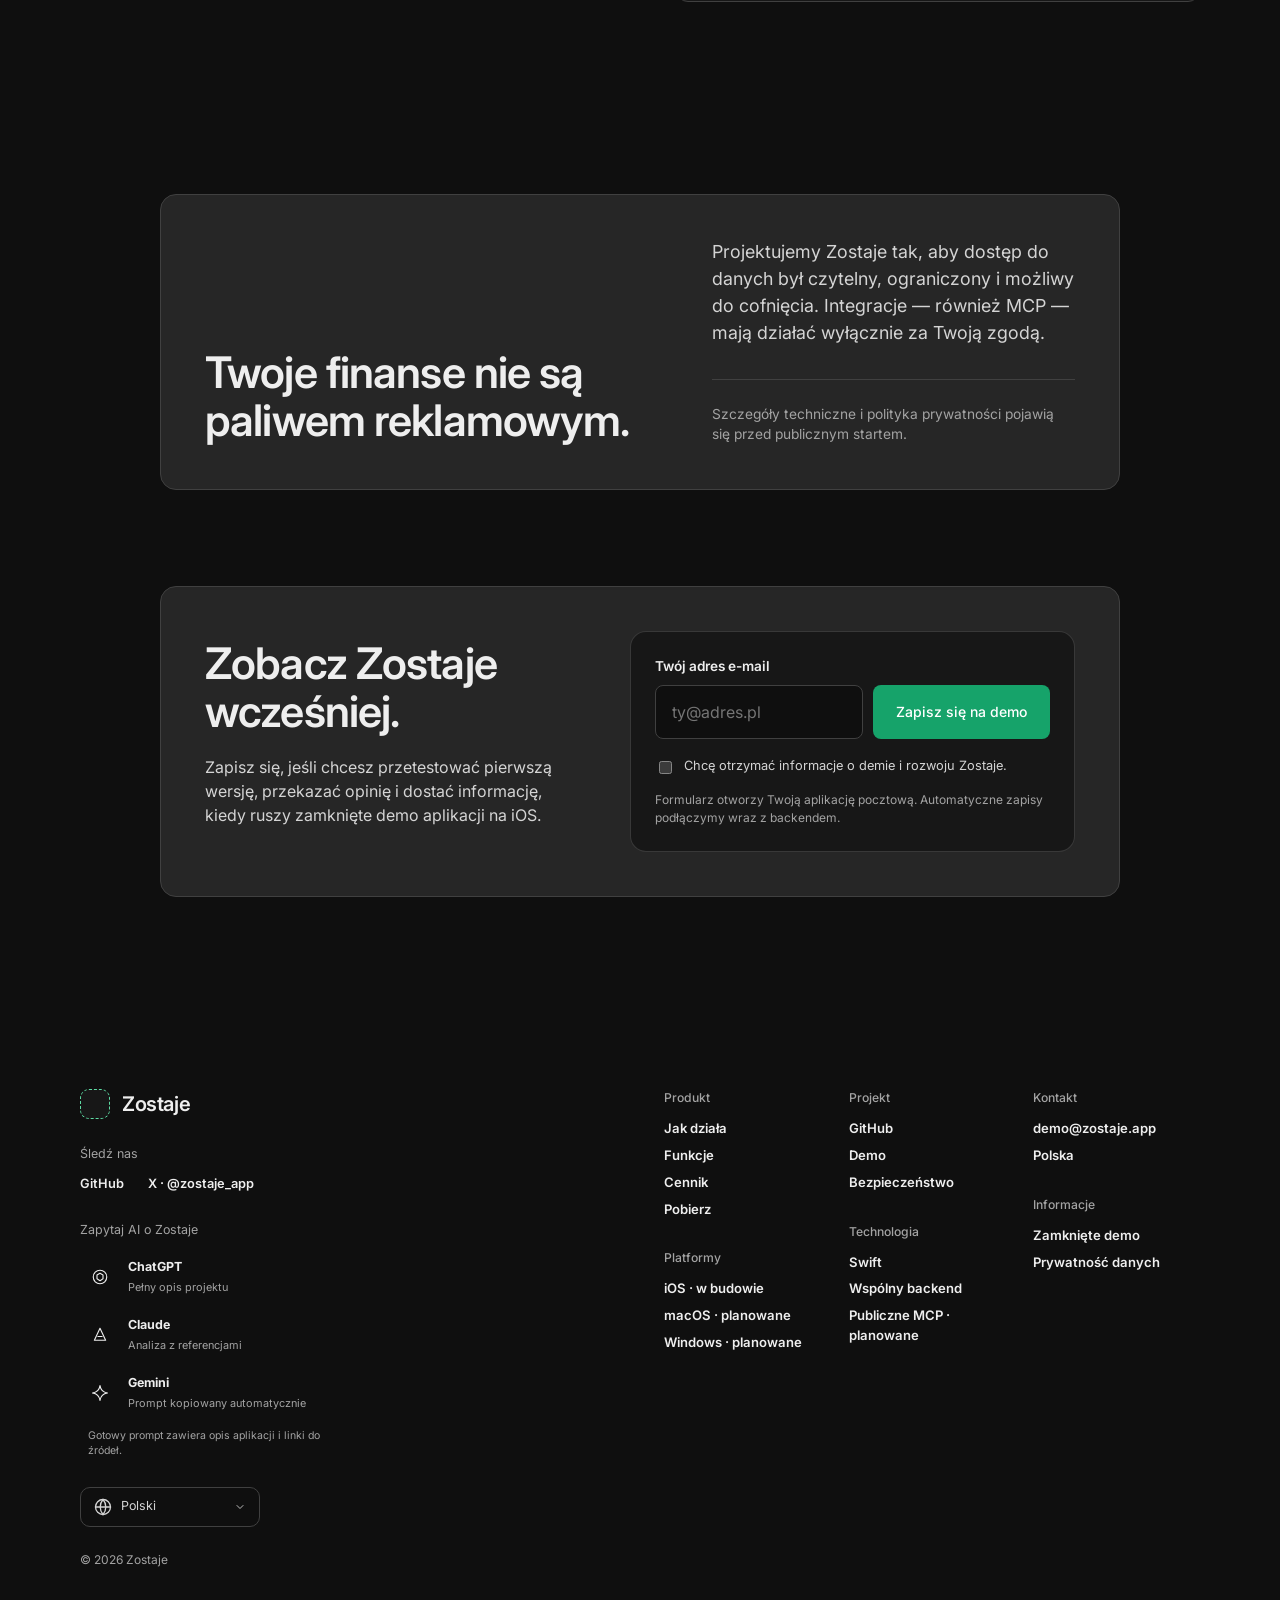
==== commit c951ff4e: "refactor: simplify footer social links" ====
--- a/index.html
+++ b/index.html
@@ -627,9 +627,12 @@
             aria-label="Media społecznościowe w stopce"
           >
             <a href="https://github.com/zostaje" rel="noreferrer">GitHub</a>
-            <span>Instagram · wkrótce</span>
-            <span>LinkedIn · wkrótce</span>
-            <span>X · wkrótce</span>
+            <a
+              href="https://x.com/zostaje_app"
+              target="_blank"
+              rel="noopener noreferrer"
+              >X · @zostaje_app</a
+            >
           </nav>
           <div class="footer-ai">
             <p class="footer-ai-heading">Zapytaj AI o Zostaje</p>
--- a/styles.css
+++ b/styles.css
@@ -166,26 +166,31 @@
   position: relative;
 }
 .language-menu summary {
-  width: 42px;
-  min-height: 38px;
-  display: grid;
-  grid-template-columns: 18px 12px;
+  width: auto;
+  min-height: 36px;
+  display: grid;
+  grid-template-columns: 16px 12px;
   place-content: center;
   align-items: center;
-  gap: 2px;
-  padding: 0;
-  border: 1px solid var(--line);
-  border-radius: var(--radius-sm);
+  gap: 4px;
+  margin-right: 8px;
+  padding: 8px;
+  border: 0;
+  border-radius: 8px;
+  box-shadow: inset 0 0 0 1px rgb(255 255 255 / 10%);
   color: var(--text-secondary);
   cursor: pointer;
   list-style: none;
+  transition:
+    color 150ms ease,
+    background-color 150ms ease;
 }
 .language-menu summary::-webkit-details-marker {
   display: none;
 }
 .language-menu[open] summary,
 .language-menu summary:hover {
-  border-color: var(--green);
+  background: #262626;
   color: var(--text);
 }
 .language-globe,
@@ -200,6 +205,10 @@
 .language-globe {
   width: 18px;
   height: 18px;
+}
+.language-menu .language-globe {
+  width: 16px;
+  height: 16px;
 }
 .language-chevron {
   width: 12px;
@@ -1157,18 +1166,20 @@
 }
 
 .site-footer {
-  padding: 112px 0 132px;
+  padding: 96px 0 128px;
 }
 .footer-grid {
   display: flex;
-  flex-direction: row;
+  flex-direction: row-reverse;
   flex-wrap: wrap;
   justify-content: space-between;
-  gap: 96px;
+  align-items: flex-start;
+  gap: 0;
 }
 .footer-about {
   width: 280px;
   margin-right: auto;
+  order: 1;
 }
 .footer-brand {
   margin-bottom: 26px;
@@ -1186,9 +1197,9 @@
 }
 .footer-socials {
   max-width: 270px;
-  display: grid;
-  grid-template-columns: repeat(2, 1fr);
-  gap: 6px 24px;
+  display: flex;
+  align-items: center;
+  gap: 24px;
   margin: 0 0 26px;
   color: var(--text);
   font-size: 0.8rem;
@@ -1305,11 +1316,13 @@
   background: #292929;
 }
 .footer-links {
-  width: min(100%, 610px);
+  width: 50%;
   display: grid;
   grid-template-columns: repeat(3, 1fr);
-  gap: 28px;
+  gap: 18px;
   margin-left: auto;
+  padding-left: 24px;
+  order: 0;
 }
 .footer-links div {
   display: flex;
@@ -1524,6 +1537,7 @@
     order: 1;
     width: 100%;
     margin-left: 0;
+    padding-left: 0;
   }
   .footer-about {
     order: 2;
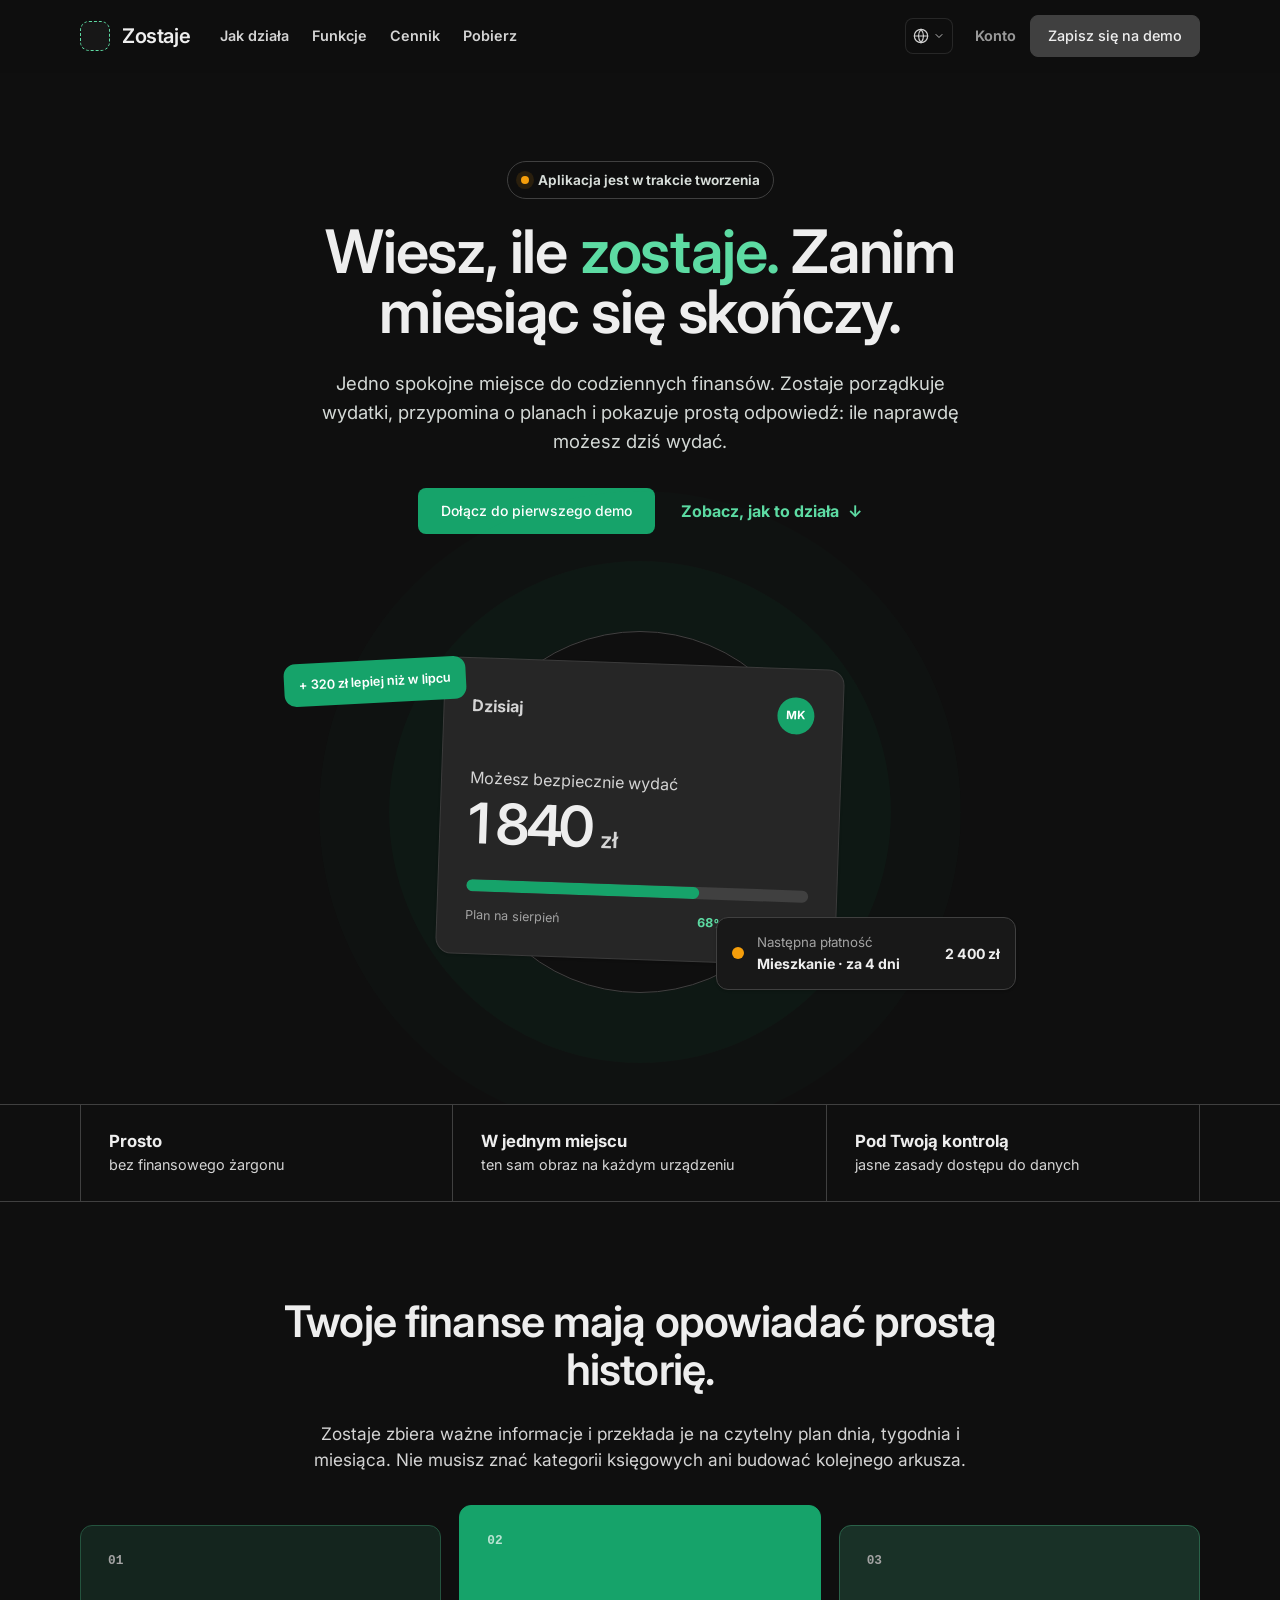
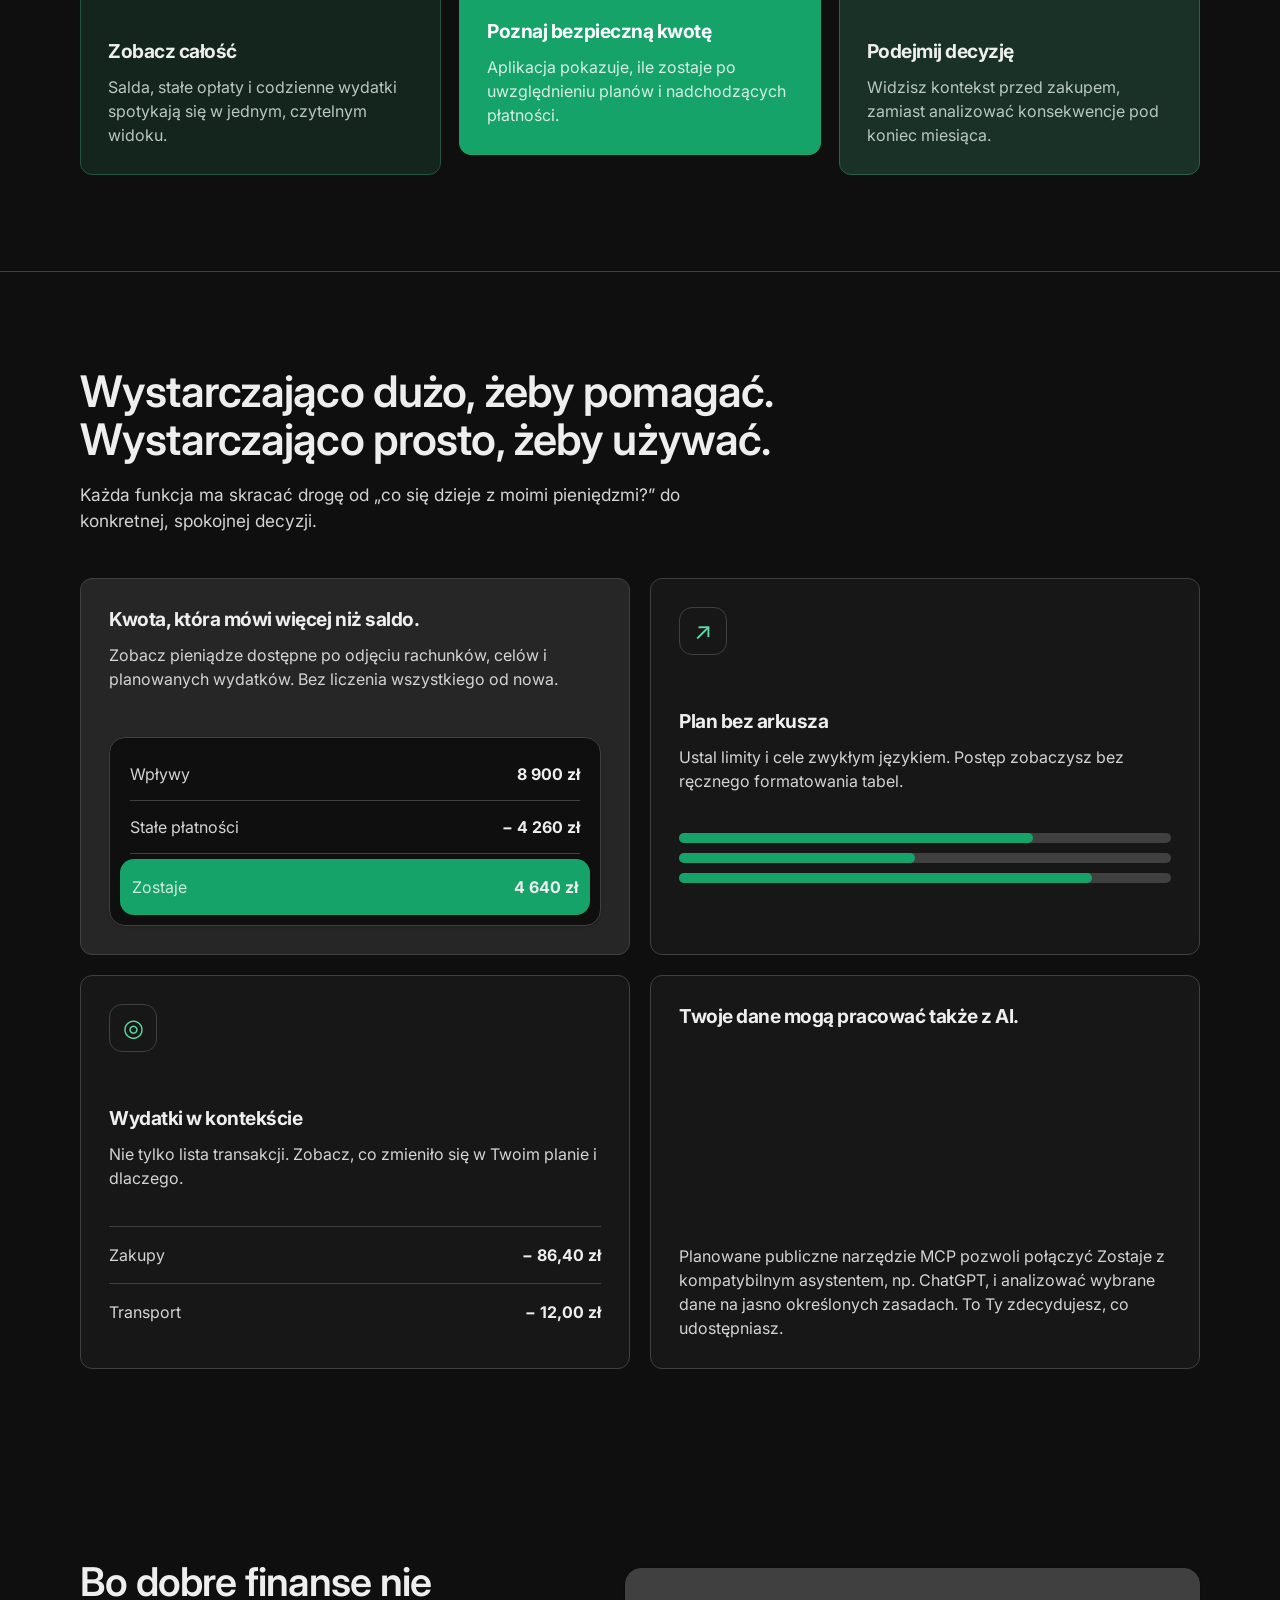
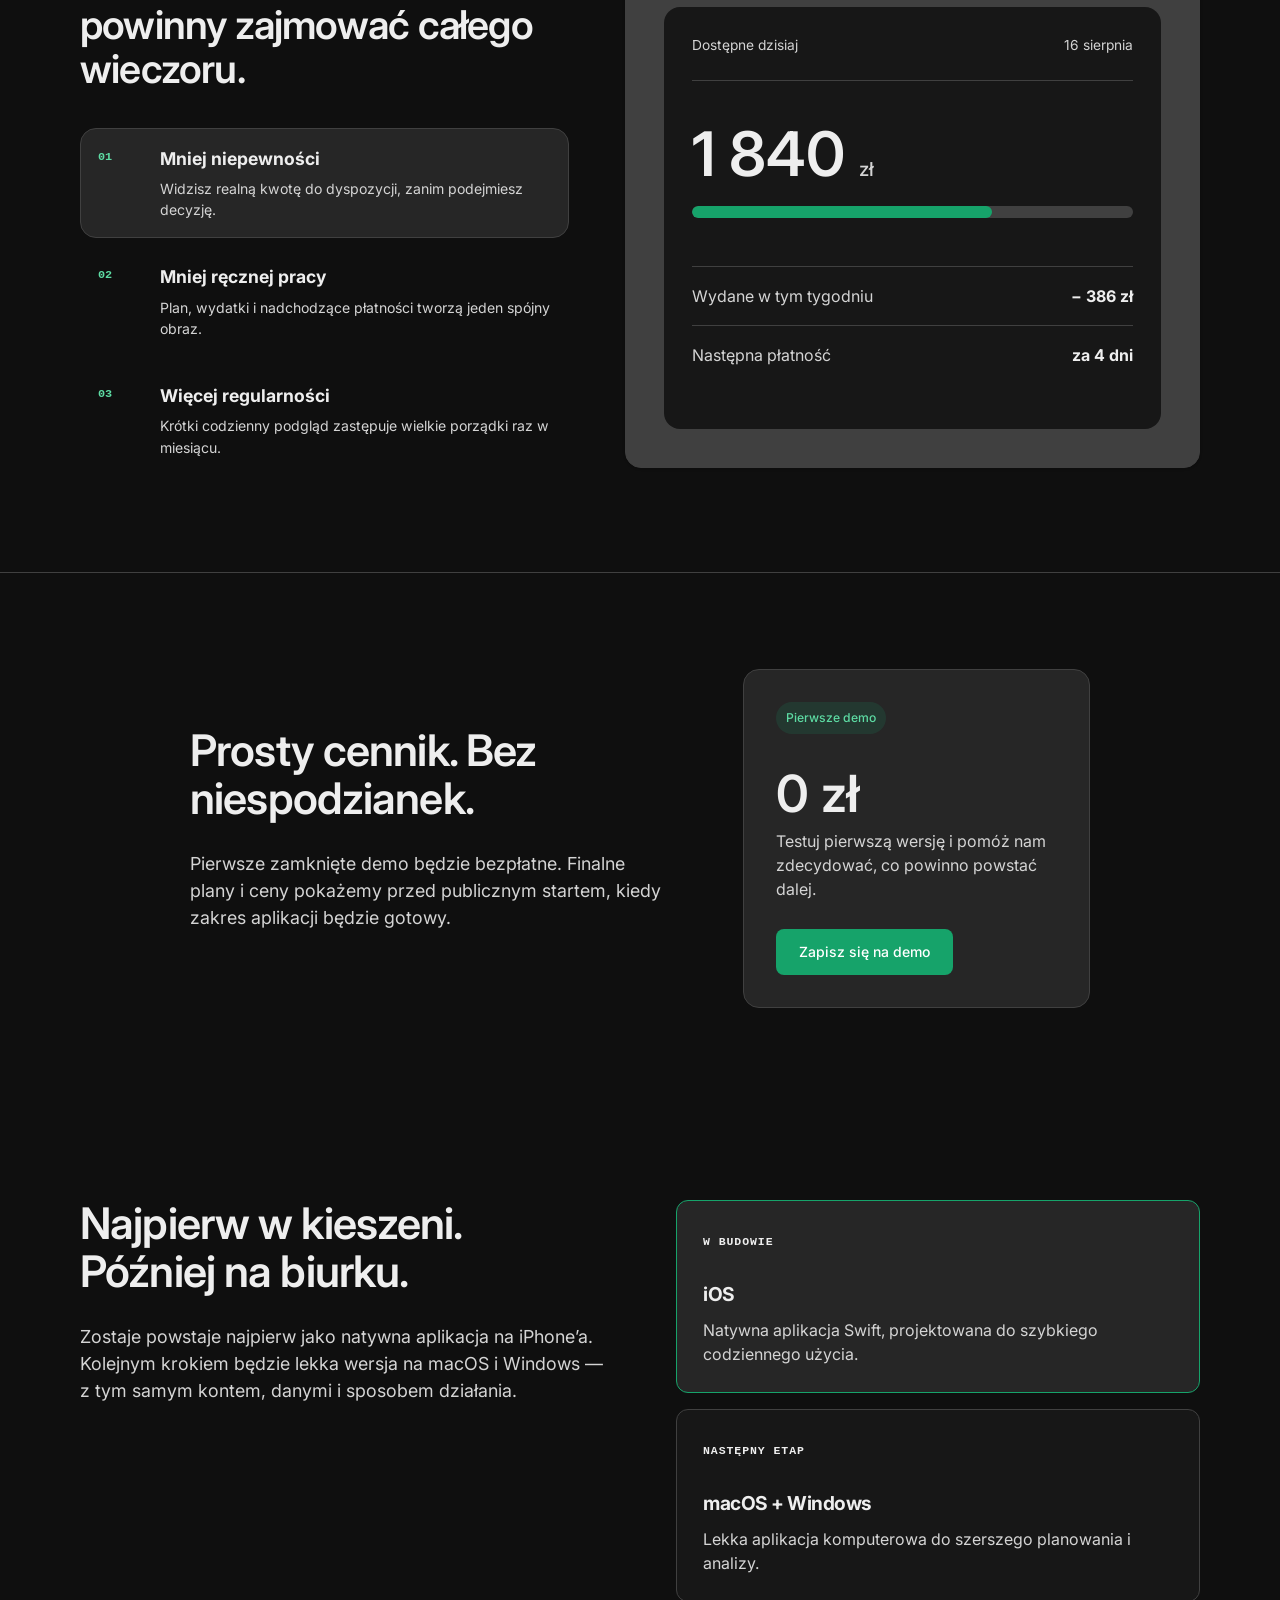
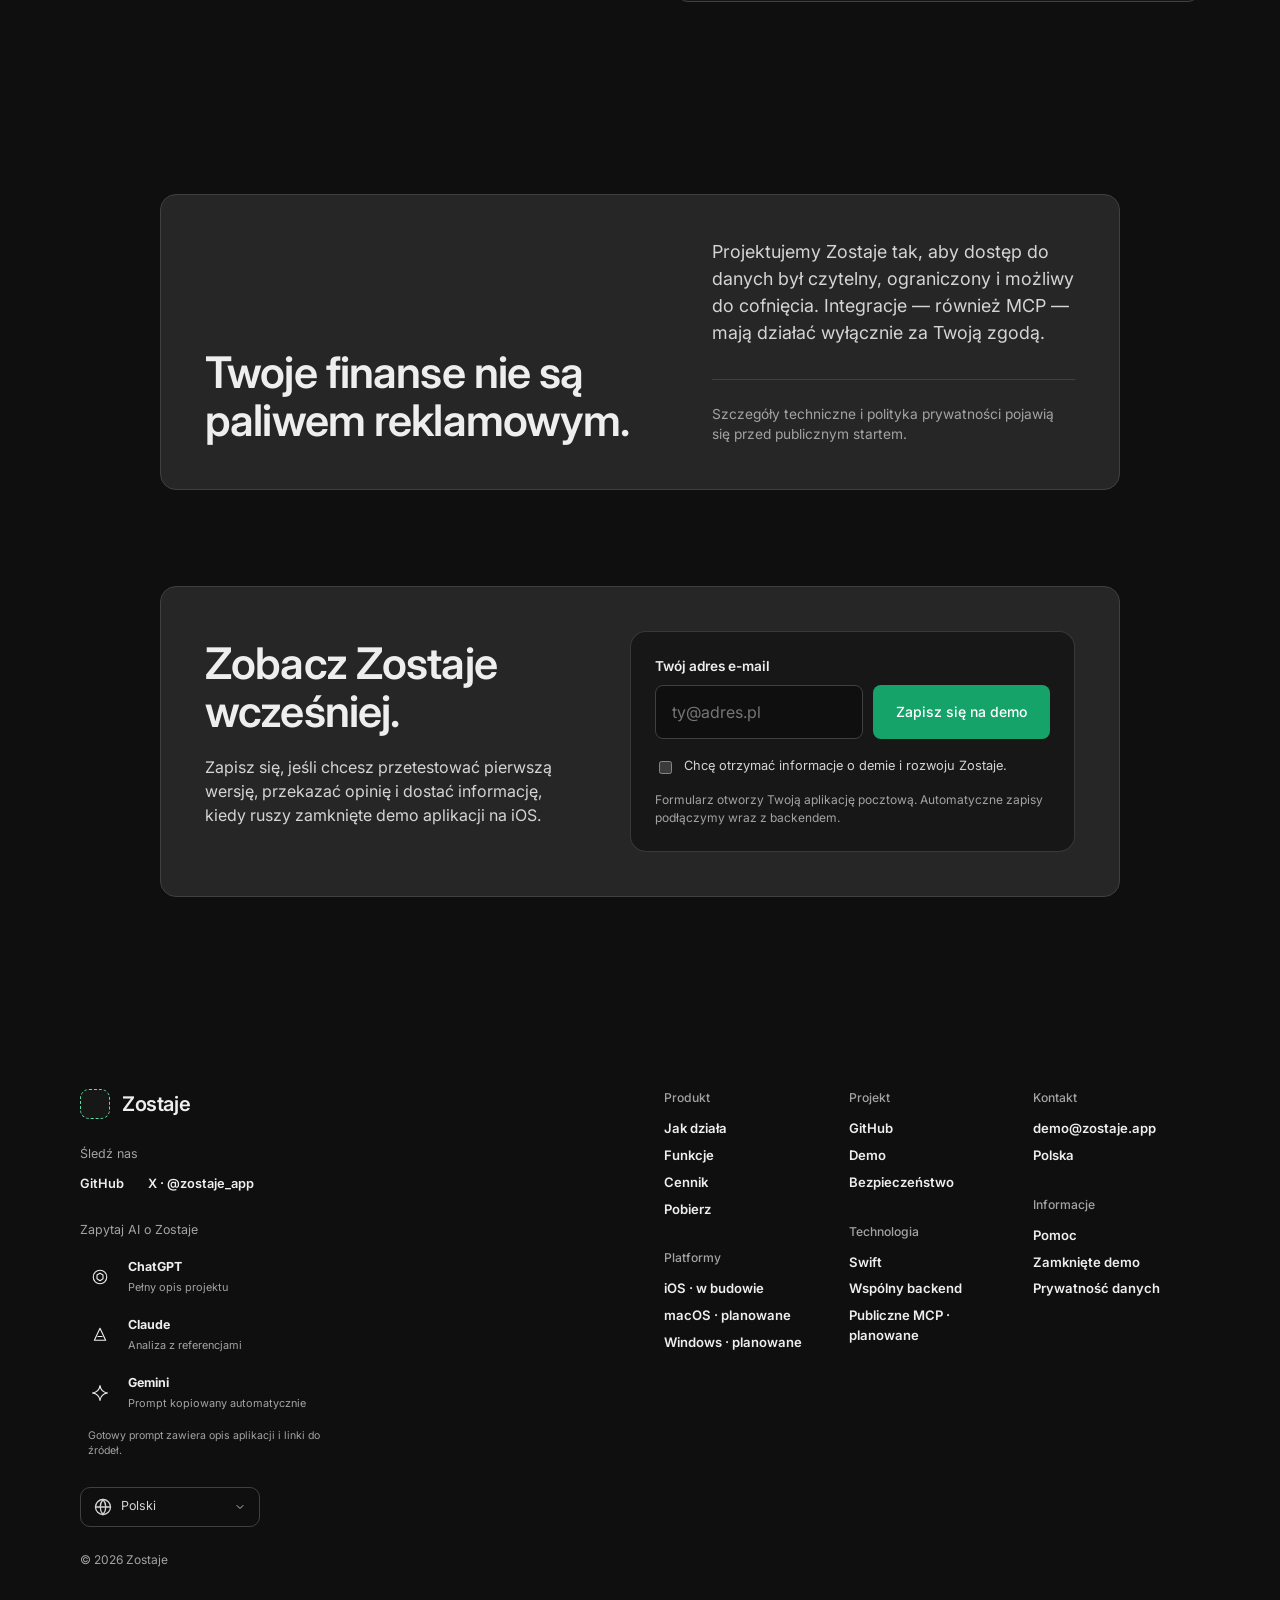
==== commit 88291d6b: "feat: add SEO download pricing and help pages" ====
--- a/index.html
+++ b/index.html
@@ -103,8 +103,8 @@
         <nav class="main-nav" aria-label="Główna nawigacja">
           <a href="#jak-dziala">Jak działa</a>
           <a href="#funkcje">Funkcje</a>
-          <a href="#cennik">Cennik</a>
-          <a href="#pobierz">Pobierz</a>
+          <a href="pricing/index.html">Cennik</a>
+          <a href="download/index.html">Pobierz</a>
         </nav>
 
         <div class="nav-right">
@@ -189,8 +189,8 @@
         <nav class="mobile-primary-nav" aria-label="Mobilna nawigacja">
           <a href="#jak-dziala">Jak działa</a>
           <a href="#funkcje">Funkcje</a>
-          <a href="#cennik">Cennik</a>
-          <a href="#pobierz">Pobierz</a>
+          <a href="pricing/index.html">Cennik</a>
+          <a href="download/index.html">Pobierz</a>
           <a href="#demo">Zapisz się na demo</a>
         </nav>
         <div class="mobile-secondary-nav">
@@ -720,8 +720,9 @@
           <div>
             <nav aria-label="Produkt">
               <strong>Produkt</strong><a href="#jak-dziala">Jak działa</a
-              ><a href="#funkcje">Funkcje</a><a href="#cennik">Cennik</a
-              ><a href="#pobierz">Pobierz</a>
+              ><a href="#funkcje">Funkcje</a
+              ><a href="pricing/index.html">Cennik</a
+              ><a href="download/index.html">Pobierz</a>
             </nav>
             <nav aria-label="Platformy">
               <strong>Platformy</strong><span>iOS · w budowie</span
@@ -748,7 +749,8 @@
               ><span>Polska</span>
             </nav>
             <nav aria-label="Informacje">
-              <strong>Informacje</strong><a href="#demo">Zamknięte demo</a
+              <strong>Informacje</strong><a href="help/index.html">Pomoc</a
+              ><a href="#demo">Zamknięte demo</a
               ><a href="#bezpieczenstwo">Prywatność danych</a>
             </nav>
           </div>
--- a/styles.css
+++ b/styles.css
@@ -1367,10 +1367,11 @@
   transform: translateY(0);
 }
 .mobile-menu-inner {
-  width: min(100%, 680px);
+  position: relative;
+  width: min(calc(100% - 24px), 680px);
   min-height: 100%;
   margin-inline: auto;
-  padding: 24px 28px 60px;
+  padding: 16px 0 60px;
 }
 .mobile-menu-top {
   display: flex;
@@ -1412,67 +1413,84 @@
   transform: rotate(-45deg);
 }
 .mobile-primary-nav {
-  display: flex;
-  flex-direction: column;
-  gap: 21px;
-  padding-bottom: 42px;
+  display: grid;
+  grid-template-columns: 1fr;
+  padding-bottom: 16px;
   border-bottom: 1px solid var(--line);
 }
 .mobile-primary-nav a {
   width: fit-content;
-  font-size: clamp(1.85rem, 8vw, 2.5rem);
-  font-weight: 650;
-  line-height: 1.15;
-}
-.mobile-primary-nav a:last-child {
-  color: var(--green-light);
+  padding: 4px 0;
+  color: var(--text);
+  font-size: 1.25rem;
+  font-weight: 600;
+  line-height: 1.35;
 }
 .mobile-secondary-nav {
-  padding-top: 42px;
+  padding-top: 24px;
 }
 .mobile-secondary-nav > p,
 .mobile-language-panel > p {
+  margin-bottom: 8px;
   color: var(--text-muted);
-  font-size: 1.1rem;
+  font-size: 1rem;
 }
 .mobile-secondary-nav > div {
   display: grid;
   grid-template-columns: 1fr 1fr;
-  gap: 12px 24px;
+  gap: 0 24px;
 }
 .mobile-secondary-nav a,
 .mobile-secondary-nav button,
 .mobile-language-panel button {
   width: fit-content;
-  padding: 0;
+  padding: 4px 0;
   border: 0;
   background: transparent;
   color: var(--text);
-  font-size: 1.1rem;
+  font-size: 1rem;
+  font-weight: 600;
+  line-height: 1.35;
   text-align: left;
 }
 .mobile-secondary-nav button:disabled {
   color: var(--text-muted);
 }
 .mobile-language-panel {
-  margin-top: 36px;
-  padding: 26px;
-  border: 1px solid var(--line);
-  border-radius: 16px;
-  background: var(--surface);
+  position: absolute;
+  z-index: 2;
+  top: 62px;
+  right: 50px;
+  width: 128px;
+  margin: 0;
+  padding: 5px;
+  border: 1px solid var(--line);
+  border-radius: 8px;
+  background: var(--surface-raised);
+  box-shadow: var(--shadow);
+}
+.mobile-language-panel > p {
+  display: none;
 }
 .mobile-language-panel button {
   width: 100%;
   display: flex;
-  justify-content: space-between;
-  padding: 12px 0;
-  border-bottom: 1px solid var(--line);
-}
-.mobile-language-panel button:last-child {
-  border-bottom: 0;
+  justify-content: flex-start;
+  padding: 8px 9px;
+  border-radius: 6px;
+  font-size: 0.82rem;
+}
+.mobile-language-panel button:hover {
+  background: var(--surface-soft);
 }
 body.menu-open {
   overflow: hidden;
+}
+
+@media (min-width: 640px) and (max-width: 960px) {
+  .mobile-primary-nav {
+    grid-template-columns: repeat(2, 1fr);
+  }
 }
 
 @media (max-width: 960px) {
@@ -1545,6 +1563,64 @@
   }
 }
 
+@media (max-width: 767px) {
+  .footer-grid {
+    gap: 96px;
+  }
+  .footer-links {
+    grid-template-columns: repeat(2, minmax(0, 1fr));
+    gap: 48px 12px;
+  }
+  .footer-links div {
+    gap: 32px;
+  }
+  .footer-links nav {
+    gap: 8px;
+  }
+  .footer-links strong {
+    margin-bottom: 4px;
+    font-size: 0.9rem;
+  }
+  .footer-links a,
+  .footer-links span {
+    font-size: 1rem;
+    line-height: 1.25;
+  }
+  .footer-about {
+    width: 100%;
+  }
+  .footer-follow,
+  .footer-ai-heading {
+    font-size: 0.95rem;
+  }
+  .footer-socials {
+    max-width: none;
+    gap: 32px;
+    font-size: 1rem;
+  }
+  .footer-ai-links {
+    max-width: 340px;
+  }
+  .footer-ai-links strong {
+    font-size: 0.95rem;
+  }
+  .footer-ai-links small {
+    font-size: 0.8rem;
+  }
+  .footer-ai-note {
+    max-width: 330px;
+    font-size: 0.75rem;
+  }
+  .footer-language {
+    width: 210px;
+  }
+  .footer-language summary,
+  .footer-language button,
+  .footer-grid small {
+    font-size: 0.9rem;
+  }
+}
+
 @media (max-width: 680px) {
   .container {
     width: min(calc(100% - 24px), var(--container));
@@ -1634,7 +1710,7 @@
   }
   .footer-links {
     grid-template-columns: 1fr 1fr;
-    gap: 40px 24px;
+    gap: 48px 12px;
   }
   .site-footer {
     padding: 80px 0 96px;
@@ -1651,3 +1727,142 @@
     transition-duration: 0.01ms !important;
   }
 }
+
+/* Shared layouts for SEO subpages. */
+.subpage-main {
+  min-height: 70vh;
+}
+.subpage-hero {
+  padding: 96px 0 72px;
+  text-align: center;
+}
+.subpage-hero-copy {
+  max-width: 760px;
+  margin-inline: auto;
+}
+.subpage-kicker {
+  margin-bottom: 18px;
+  color: var(--green-light);
+  font-size: 0.8rem;
+  font-weight: 700;
+  letter-spacing: 0.08em;
+  text-transform: uppercase;
+}
+.subpage-hero h1 {
+  margin-bottom: 24px;
+}
+.subpage-lead {
+  max-width: 680px;
+  margin: 0 auto 32px;
+  color: var(--text-secondary);
+  font-size: 1.12rem;
+}
+.subpage-actions {
+  display: flex;
+  justify-content: center;
+  align-items: center;
+  flex-wrap: wrap;
+  gap: 20px;
+}
+.subpage-content {
+  padding: 40px 0 112px;
+}
+.subpage-grid,
+.help-grid {
+  display: grid;
+  grid-template-columns: repeat(2, minmax(0, 1fr));
+  gap: 18px;
+}
+.subpage-card,
+.help-card {
+  padding: 28px;
+  border: 1px solid var(--line);
+  border-radius: var(--radius-md);
+  background: var(--surface);
+}
+.subpage-card.is-active {
+  border-color: var(--green);
+  background: var(--surface-raised);
+}
+.subpage-card p,
+.help-card p {
+  margin-bottom: 0;
+  color: var(--text-secondary);
+}
+.subpage-card .platform-status {
+  margin-bottom: 24px;
+}
+.pricing-page-grid {
+  display: grid;
+  grid-template-columns: minmax(0, 660px);
+  justify-content: center;
+  gap: 18px;
+}
+.pricing-page-card {
+  padding: 36px;
+  border: 1px solid var(--line);
+  border-radius: var(--radius-lg);
+  background: var(--surface-raised);
+}
+.pricing-page-price {
+  margin: 28px 0 10px;
+  font-size: clamp(3rem, 6vw, 4.5rem);
+  font-weight: 600;
+  line-height: 1;
+}
+.pricing-page-list {
+  display: grid;
+  gap: 12px;
+  margin: 28px 0 32px;
+  padding: 24px 0;
+  border-block: 1px solid var(--line);
+  list-style: none;
+}
+.pricing-page-list li::before {
+  content: "✓";
+  margin-right: 10px;
+  color: var(--green-light);
+}
+.help-intro {
+  max-width: 760px;
+  margin: 0 auto 42px;
+  text-align: center;
+}
+.help-card h2 {
+  margin-bottom: 12px;
+  font-size: 1.2rem;
+}
+.help-contact {
+  max-width: 760px;
+  margin: 56px auto 0;
+  padding: 32px;
+  border: 1px solid var(--line);
+  border-radius: var(--radius-lg);
+  background: var(--surface-raised);
+  text-align: center;
+}
+.subpage-footer {
+  border-top: 1px solid var(--line);
+}
+@media (max-width: 767px) {
+  .subpage-hero {
+    padding: 72px 0 54px;
+  }
+  .subpage-content {
+    padding: 24px 0 80px;
+  }
+  .subpage-grid,
+  .help-grid {
+    grid-template-columns: 1fr;
+  }
+  .subpage-actions {
+    align-items: stretch;
+    flex-direction: column;
+  }
+  .subpage-actions .button {
+    width: 100%;
+  }
+  .pricing-page-card {
+    padding: 26px 20px;
+  }
+}
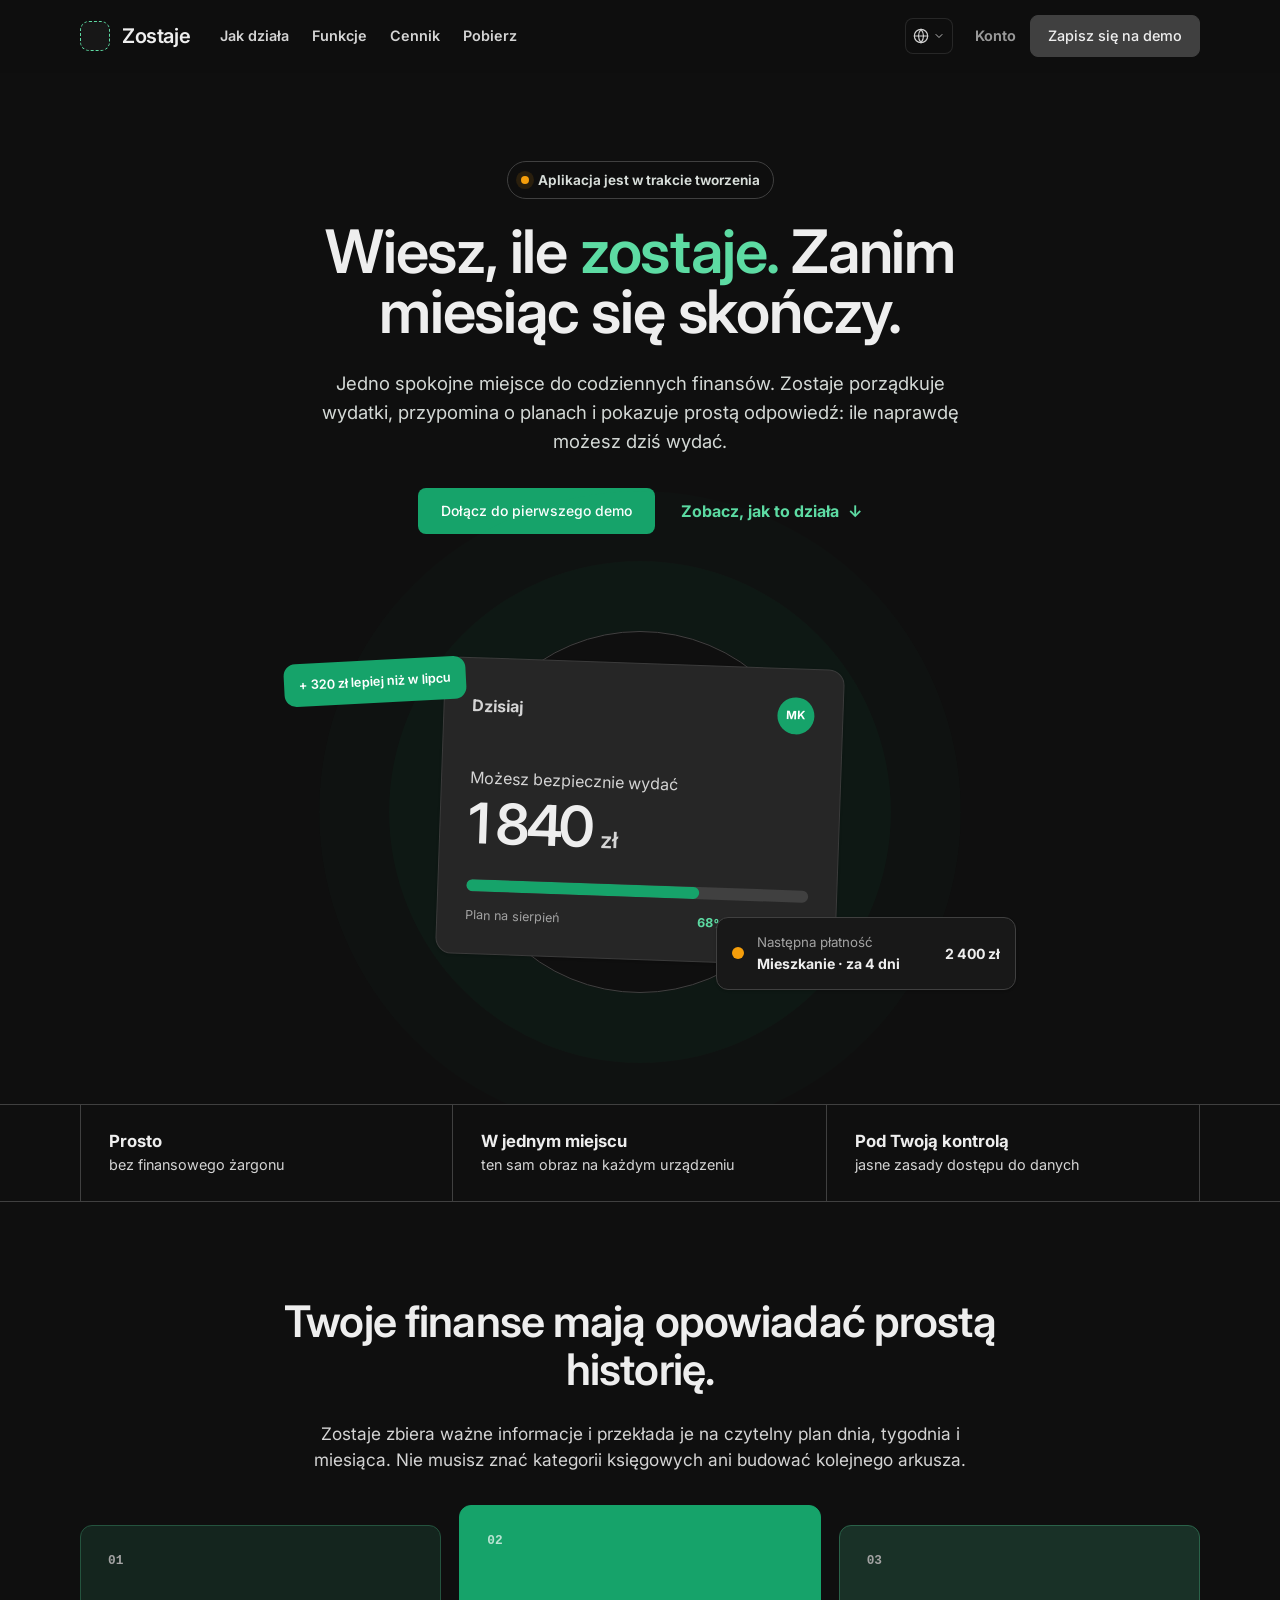
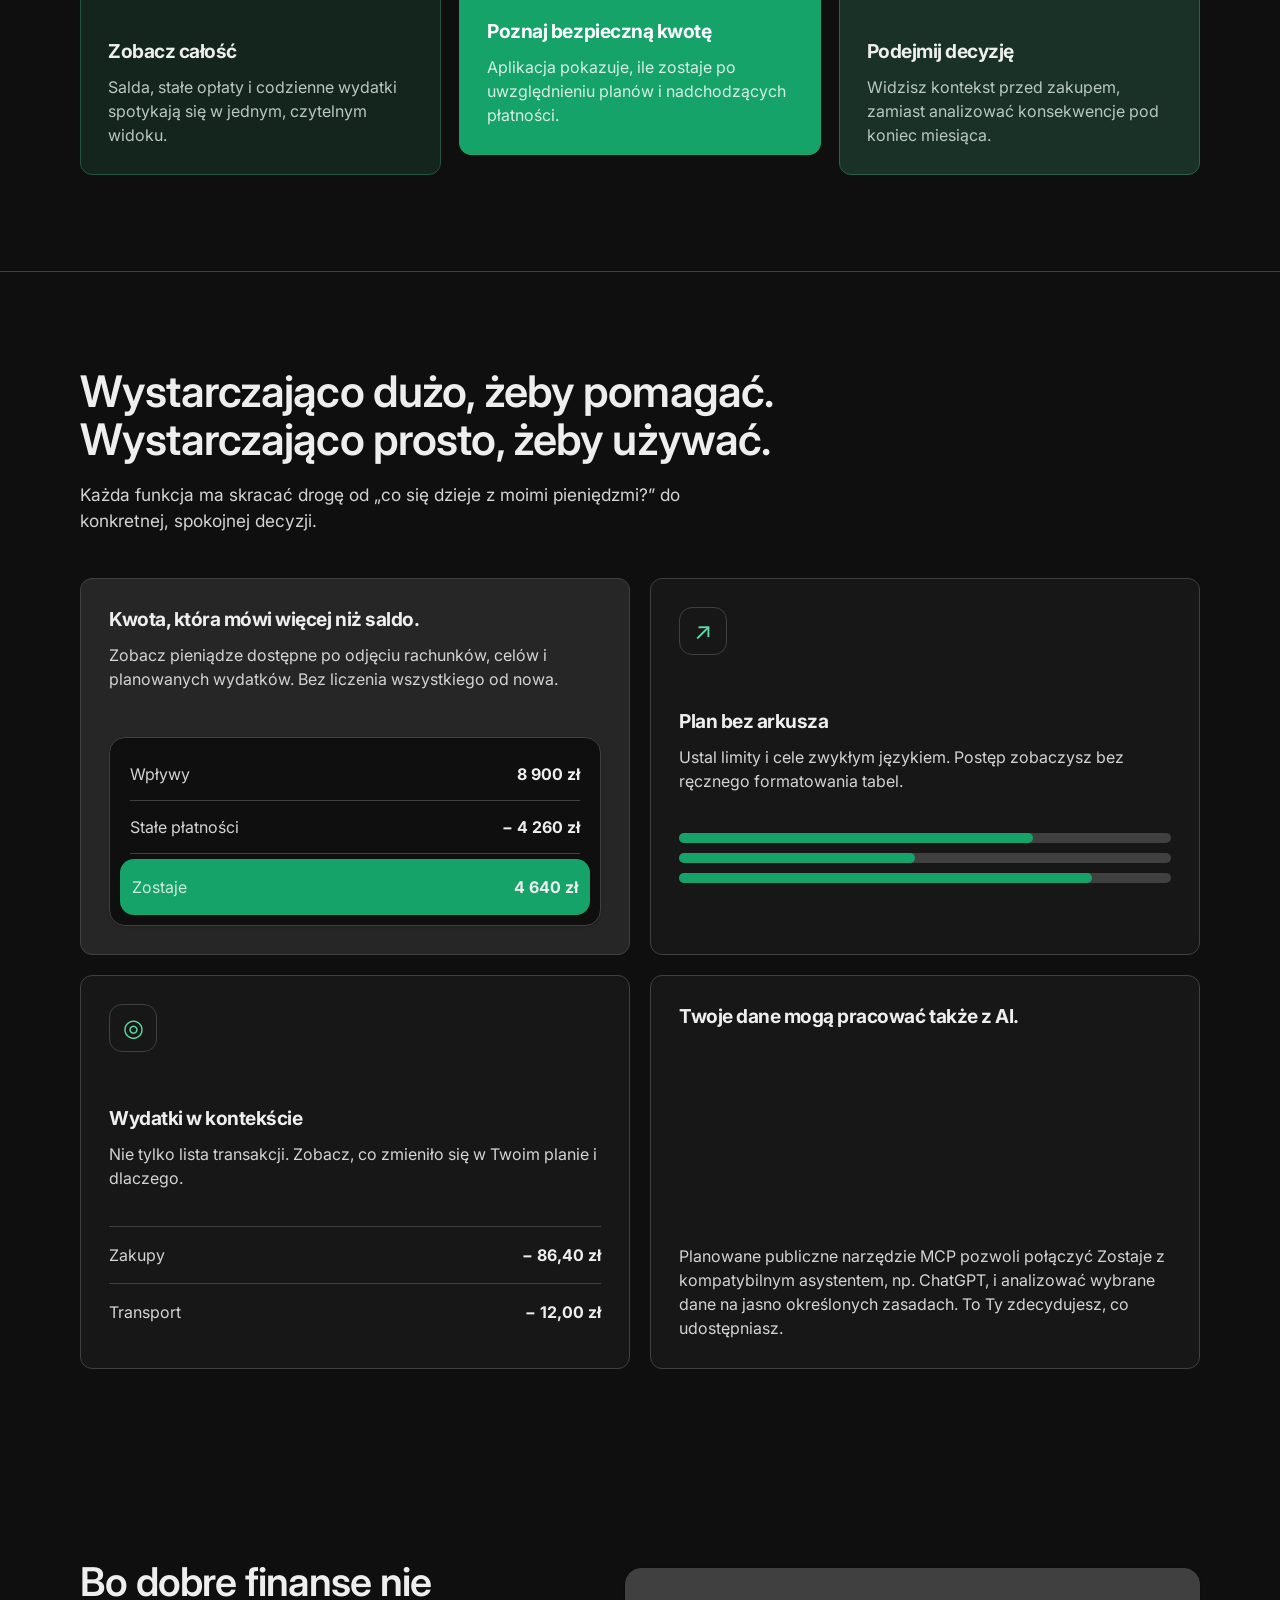
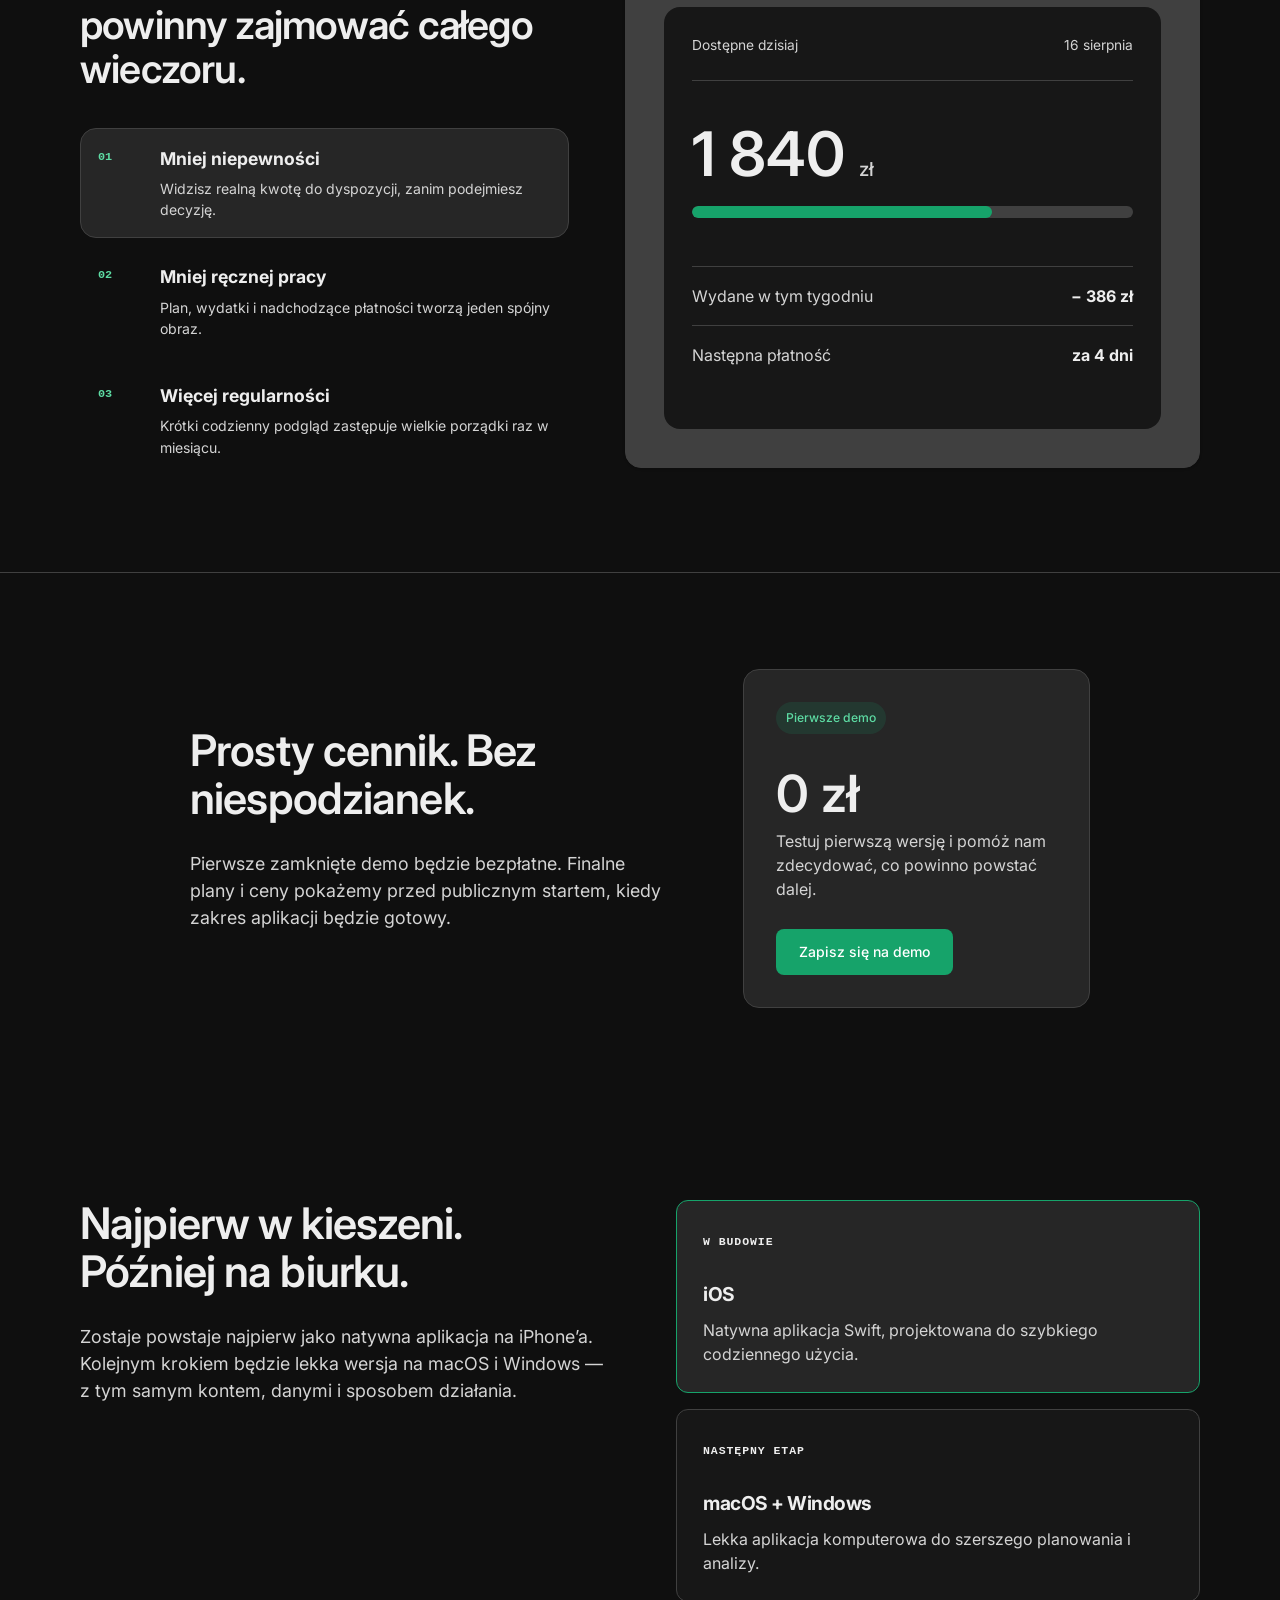
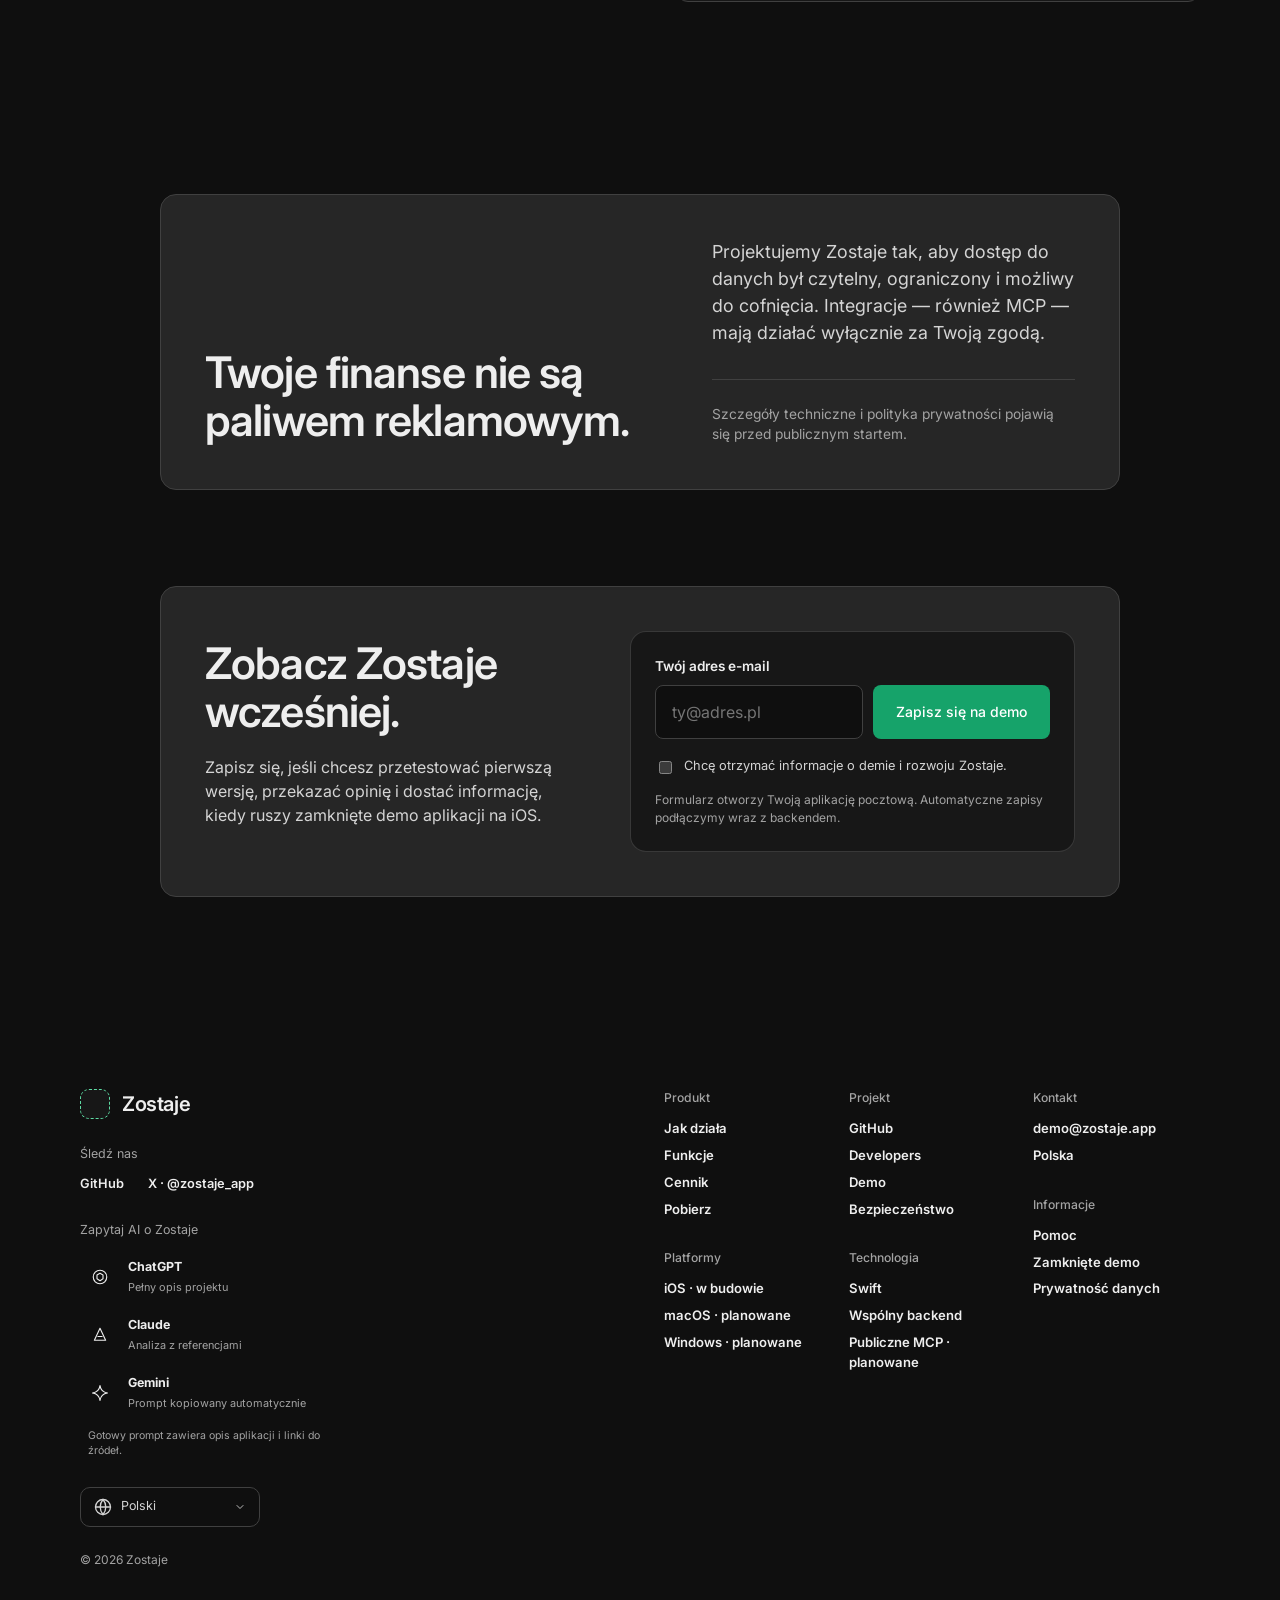
==== commit 3809bc6e: "feat: expand support hub and add developers page" ====
--- a/index.html
+++ b/index.html
@@ -733,6 +733,7 @@
             <nav aria-label="Projekt">
               <strong>Projekt</strong
               ><a href="https://github.com/zostaje" rel="noreferrer">GitHub</a
+              ><a href="developers/index.html">Developers</a
               ><a href="#demo">Demo</a
               ><a href="#bezpieczenstwo">Bezpieczeństwo</a>
             </nav>
--- a/styles.css
+++ b/styles.css
@@ -1842,7 +1842,27 @@
   text-align: center;
 }
 .subpage-footer {
-  border-top: 1px solid var(--line);
+  border-top: 0;
+}
+.help-section-heading {
+  max-width: 720px;
+  margin: 72px 0 28px;
+}
+.help-section-heading h2 {
+  margin-bottom: 14px;
+}
+.help-section-heading p {
+  color: var(--text-secondary);
+}
+.developer-status {
+  max-width: 760px;
+  margin: 0 auto 42px;
+  padding: 18px 20px;
+  border: 1px solid var(--line);
+  border-radius: var(--radius-md);
+  background: var(--surface-raised);
+  color: var(--text-secondary);
+  text-align: center;
 }
 @media (max-width: 767px) {
   .subpage-hero {
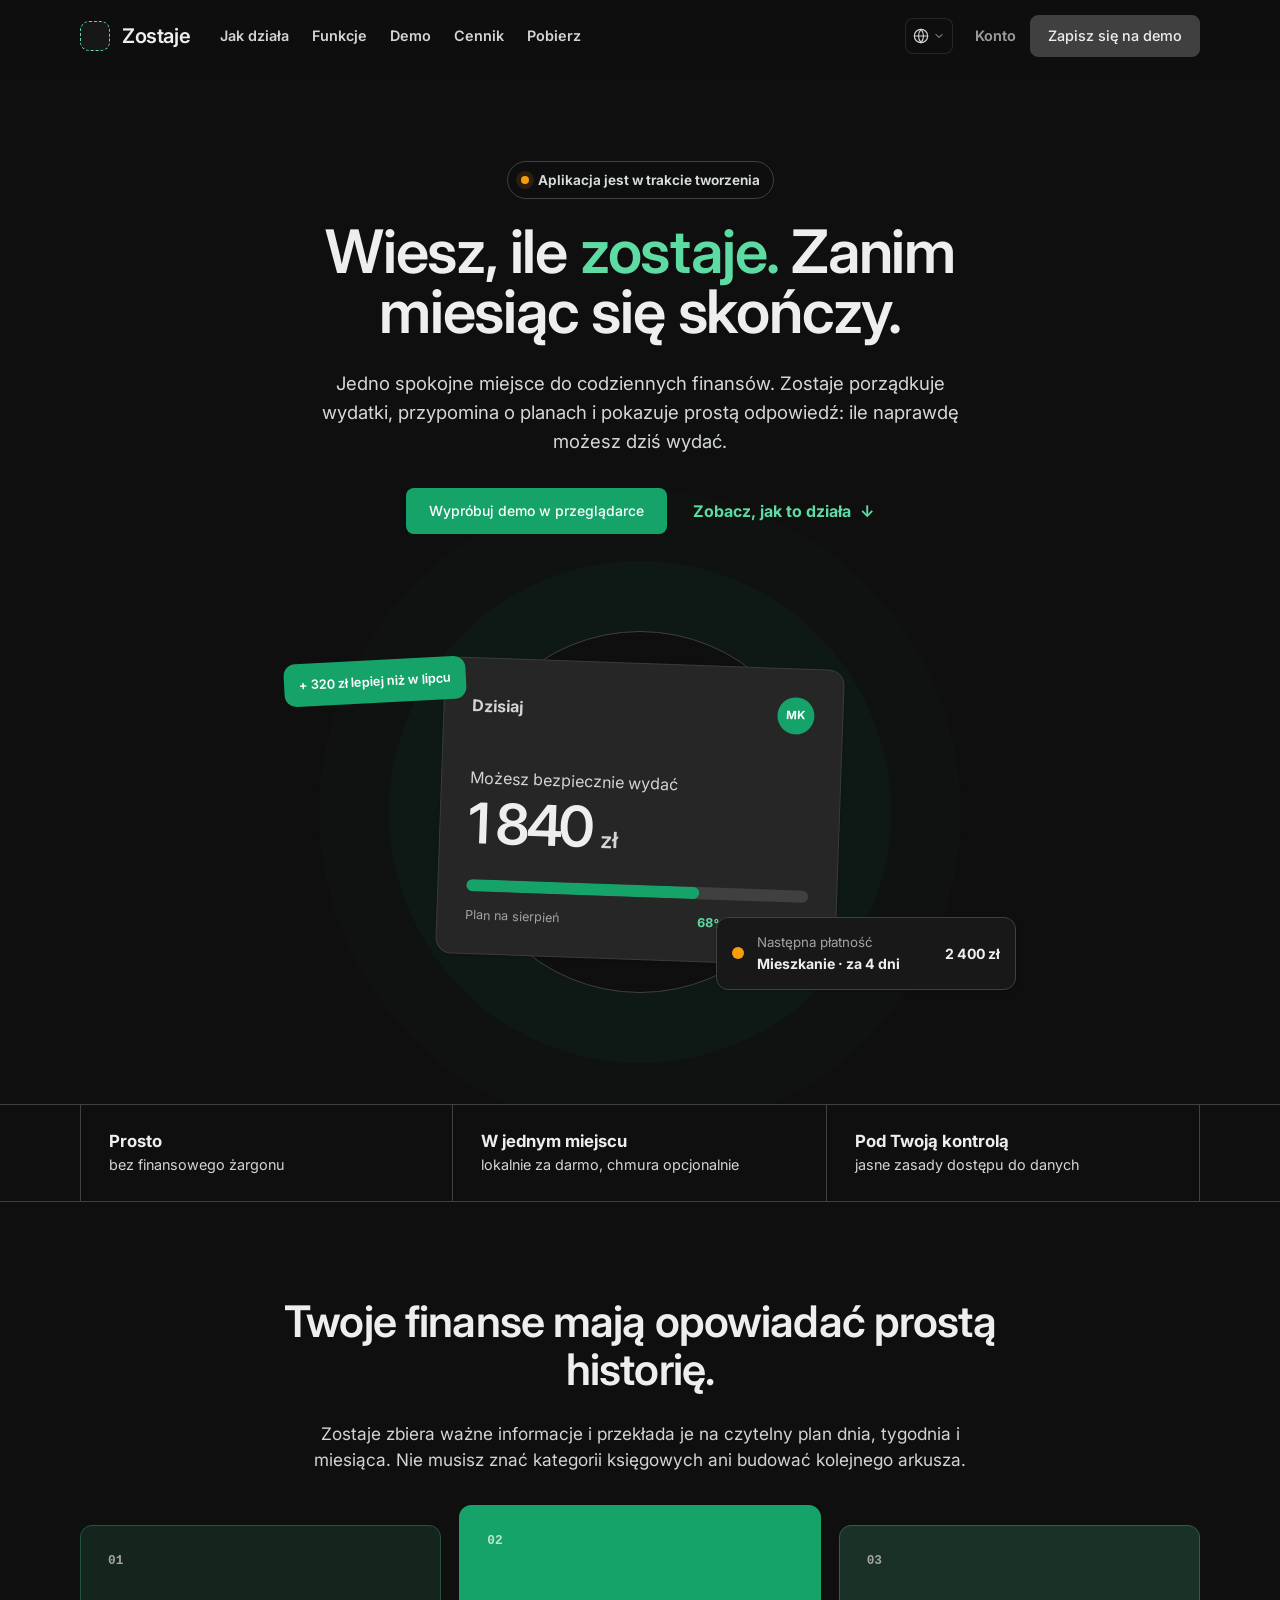
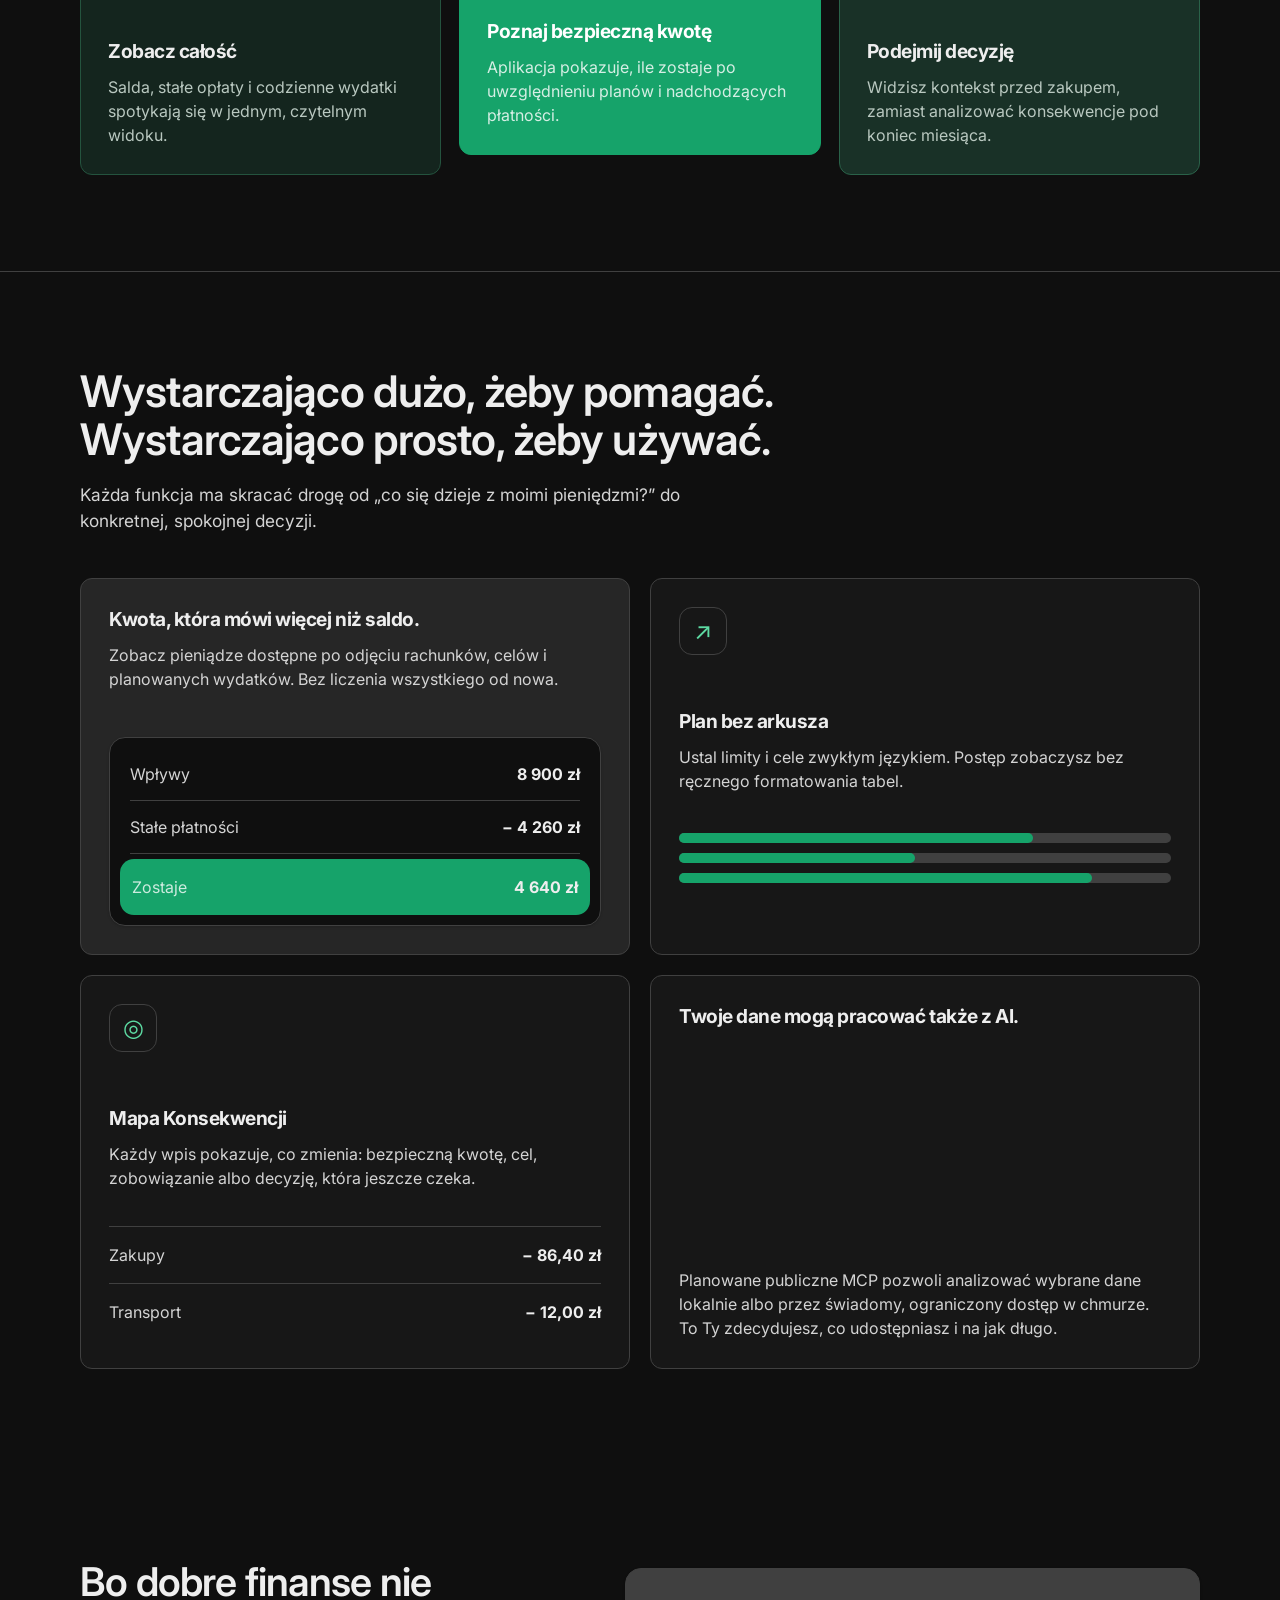
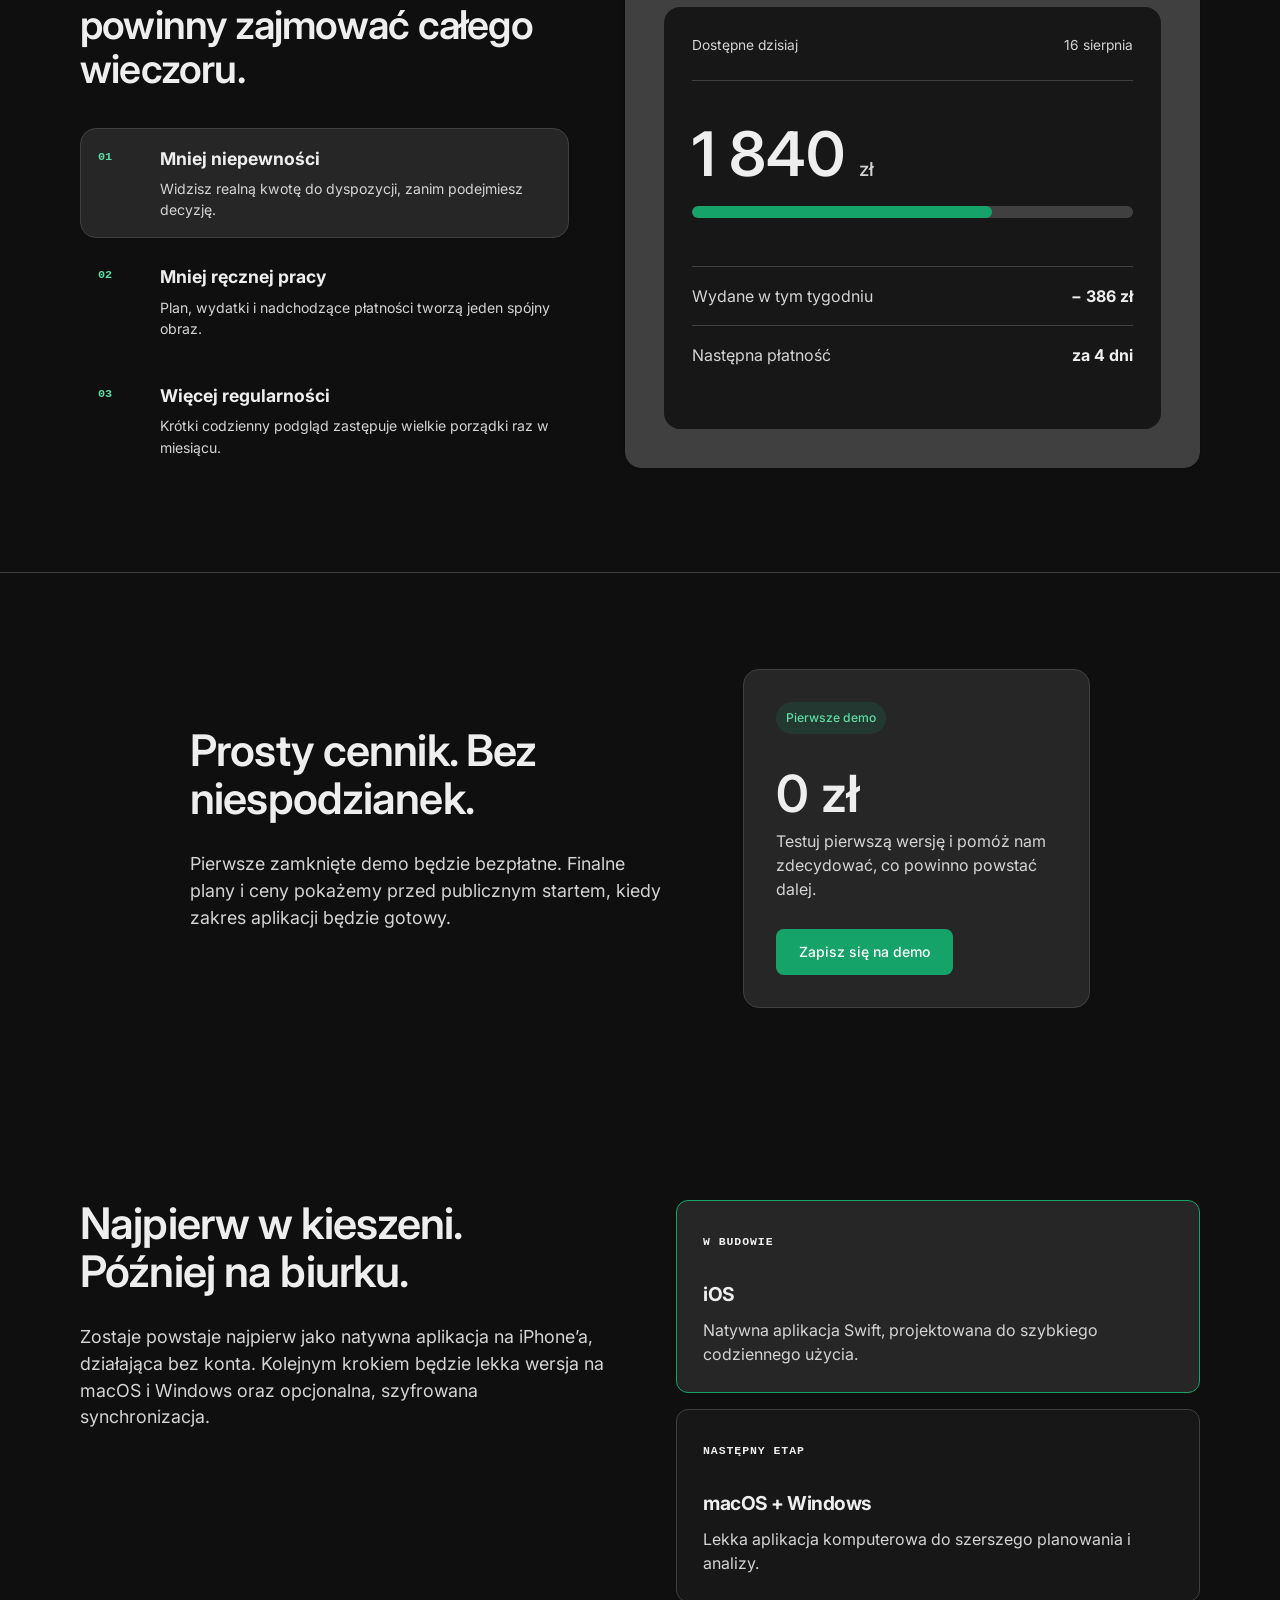
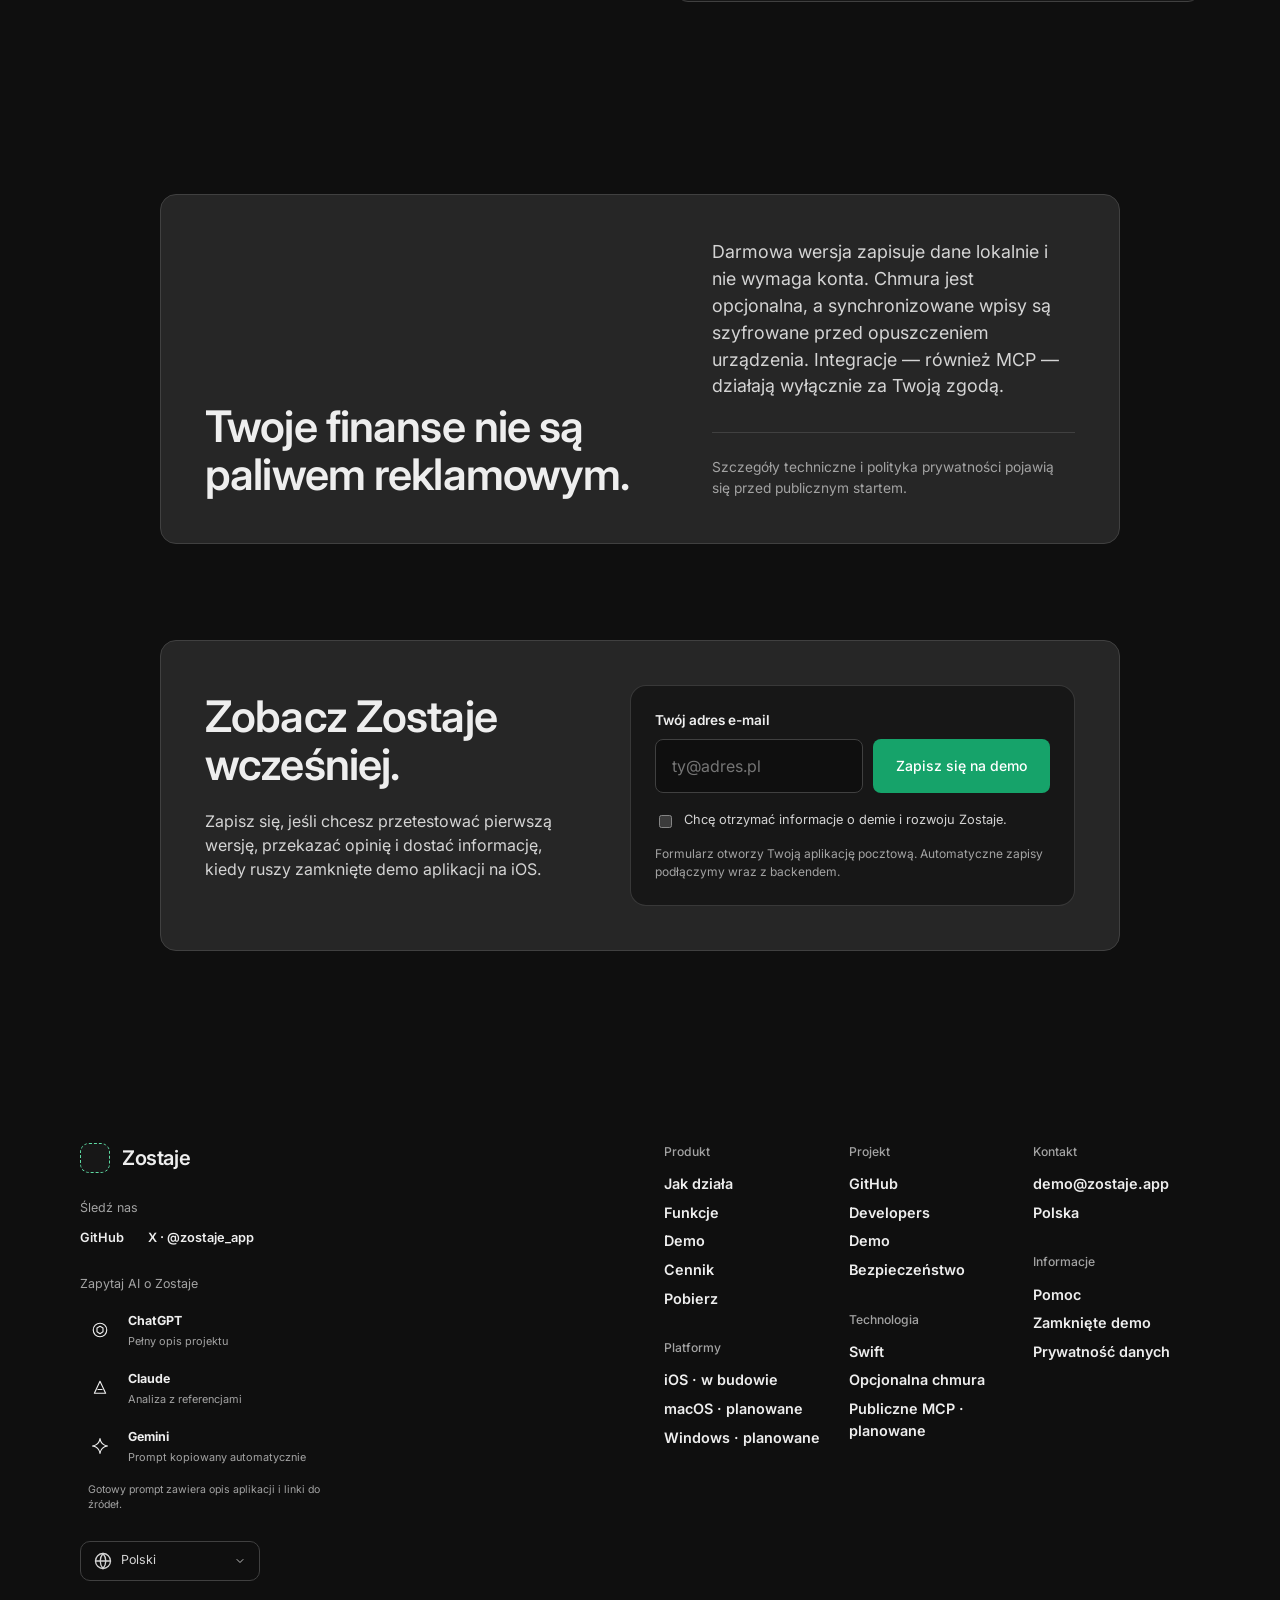
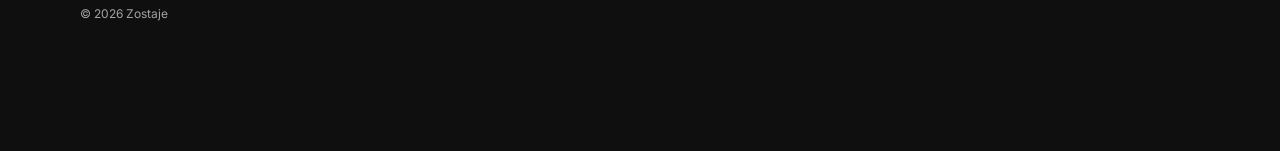
==== commit 53638b7c: "feat: add interactive financial inbox demo" ====
--- a/index.html
+++ b/index.html
@@ -103,6 +103,7 @@
         <nav class="main-nav" aria-label="Główna nawigacja">
           <a href="#jak-dziala">Jak działa</a>
           <a href="#funkcje">Funkcje</a>
+          <a href="demo/index.html">Demo</a>
           <a href="pricing/index.html">Cennik</a>
           <a href="download/index.html">Pobierz</a>
         </nav>
@@ -189,6 +190,7 @@
         <nav class="mobile-primary-nav" aria-label="Mobilna nawigacja">
           <a href="#jak-dziala">Jak działa</a>
           <a href="#funkcje">Funkcje</a>
+          <a href="demo/index.html">Demo</a>
           <a href="pricing/index.html">Cennik</a>
           <a href="download/index.html">Pobierz</a>
           <a href="#demo">Zapisz się na demo</a>
@@ -224,8 +226,8 @@
               naprawdę możesz dziś wydać.
             </p>
             <div class="hero-actions">
-              <a class="button button-primary" href="#demo"
-                >Dołącz do pierwszego demo</a
+              <a class="button button-primary" href="demo/index.html"
+                >Wypróbuj demo w przeglądarce</a
               >
               <a class="text-link" href="#jak-dziala"
                 >Zobacz, jak to działa <span>↓</span></a
@@ -269,7 +271,7 @@
           <p><strong>Prosto</strong><span>bez finansowego żargonu</span></p>
           <p>
             <strong>W jednym miejscu</strong
-            ><span>ten sam obraz na każdym urządzeniu</span>
+            ><span>lokalnie za darmo, chmura opcjonalnie</span>
           </p>
           <p>
             <strong>Pod Twoją kontrolą</strong
@@ -364,10 +366,10 @@
 
           <article class="feature-card">
             <span class="feature-icon">◎</span>
-            <h3>Wydatki w kontekście</h3>
-            <p>
-              Nie tylko lista transakcji. Zobacz, co zmieniło się w Twoim planie
-              i dlaczego.
+            <h3>Mapa Konsekwencji</h3>
+            <p>
+              Każdy wpis pokazuje, co zmienia: bezpieczną kwotę, cel,
+              zobowiązanie albo decyzję, która jeszcze czeka.
             </p>
             <ul class="transaction-list">
               <li><span>Zakupy</span><strong>− 86,40 zł</strong></li>
@@ -380,9 +382,9 @@
               <h3>Twoje dane mogą pracować także z AI.</h3>
             </div>
             <p>
-              Planowane publiczne narzędzie MCP pozwoli połączyć Zostaje z
-              kompatybilnym asystentem, np. ChatGPT, i analizować wybrane dane
-              na jasno określonych zasadach. To Ty zdecydujesz, co udostępniasz.
+              Planowane publiczne MCP pozwoli analizować wybrane dane lokalnie
+              albo przez świadomy, ograniczony dostęp w chmurze. To Ty
+              zdecydujesz, co udostępniasz i na jak długo.
             </p>
           </article>
         </div>
@@ -523,9 +525,9 @@
           <div>
             <h2>Najpierw w kieszeni. Później na biurku.</h2>
             <p class="platforms-lead">
-              Zostaje powstaje najpierw jako natywna aplikacja na iPhone’a.
-              Kolejnym krokiem będzie lekka wersja na macOS i Windows — z tym
-              samym kontem, danymi i sposobem działania.
+              Zostaje powstaje najpierw jako natywna aplikacja na iPhone’a,
+              działająca bez konta. Kolejnym krokiem będzie lekka wersja na
+              macOS i Windows oraz opcjonalna, szyfrowana synchronizacja.
             </p>
           </div>
           <div class="platform-list">
@@ -555,9 +557,10 @@
           </div>
           <div class="security-copy">
             <p>
-              Projektujemy Zostaje tak, aby dostęp do danych był czytelny,
-              ograniczony i możliwy do cofnięcia. Integracje — również MCP —
-              mają działać wyłącznie za Twoją zgodą.
+              Darmowa wersja zapisuje dane lokalnie i nie wymaga konta. Chmura
+              jest opcjonalna, a synchronizowane wpisy są szyfrowane przed
+              opuszczeniem urządzenia. Integracje — również MCP — działają
+              wyłącznie za Twoją zgodą.
             </p>
             <p class="security-note">
               Szczegóły techniczne i polityka prywatności pojawią się przed
@@ -720,7 +723,7 @@
           <div>
             <nav aria-label="Produkt">
               <strong>Produkt</strong><a href="#jak-dziala">Jak działa</a
-              ><a href="#funkcje">Funkcje</a
+              ><a href="#funkcje">Funkcje</a><a href="demo/index.html">Demo</a
               ><a href="pricing/index.html">Cennik</a
               ><a href="download/index.html">Pobierz</a>
             </nav>
@@ -734,12 +737,12 @@
               <strong>Projekt</strong
               ><a href="https://github.com/zostaje" rel="noreferrer">GitHub</a
               ><a href="developers/index.html">Developers</a
-              ><a href="#demo">Demo</a
+              ><a href="demo/index.html">Demo</a
               ><a href="#bezpieczenstwo">Bezpieczeństwo</a>
             </nav>
             <nav aria-label="Technologia">
               <strong>Technologia</strong><span>Swift</span
-              ><span>Wspólny backend</span
+              ><span>Opcjonalna chmura</span
               ><span>Publiczne MCP · planowane</span>
             </nav>
           </div>
--- a/styles.css
+++ b/styles.css
@@ -89,6 +89,16 @@
 .skip-link:focus {
   transform: translateY(0);
 }
+.visually-hidden {
+  position: absolute;
+  width: 1px;
+  height: 1px;
+  padding: 0;
+  overflow: hidden;
+  clip: rect(0, 0, 0, 0);
+  white-space: nowrap;
+  border: 0;
+}
 
 .site-header {
   position: sticky;
@@ -1343,7 +1353,7 @@
 .footer-links a,
 .footer-links span {
   color: var(--text);
-  font-size: 0.82rem;
+  font-size: 0.9rem;
   font-weight: 600;
 }
 .footer-links a:hover {
@@ -1368,16 +1378,17 @@
 }
 .mobile-menu-inner {
   position: relative;
-  width: min(calc(100% - 24px), 680px);
+  width: min(calc(100% - 32px), var(--container));
   min-height: 100%;
   margin-inline: auto;
-  padding: 16px 0 60px;
+  padding: 0 0 60px;
 }
 .mobile-menu-top {
+  min-height: 72px;
   display: flex;
   align-items: center;
   justify-content: space-between;
-  padding-bottom: 54px;
+  margin-bottom: 40px;
 }
 .mobile-menu-tools {
   display: flex;
@@ -1583,7 +1594,7 @@
   }
   .footer-links a,
   .footer-links span {
-    font-size: 1rem;
+    font-size: 0.9rem;
     line-height: 1.25;
   }
   .footer-about {
@@ -1629,6 +1640,12 @@
     padding: 68px 0;
   }
   .nav-wrap {
+    min-height: 68px;
+  }
+  .mobile-menu-inner {
+    width: min(calc(100% - 24px), var(--container));
+  }
+  .mobile-menu-top {
     min-height: 68px;
   }
   h1 {
